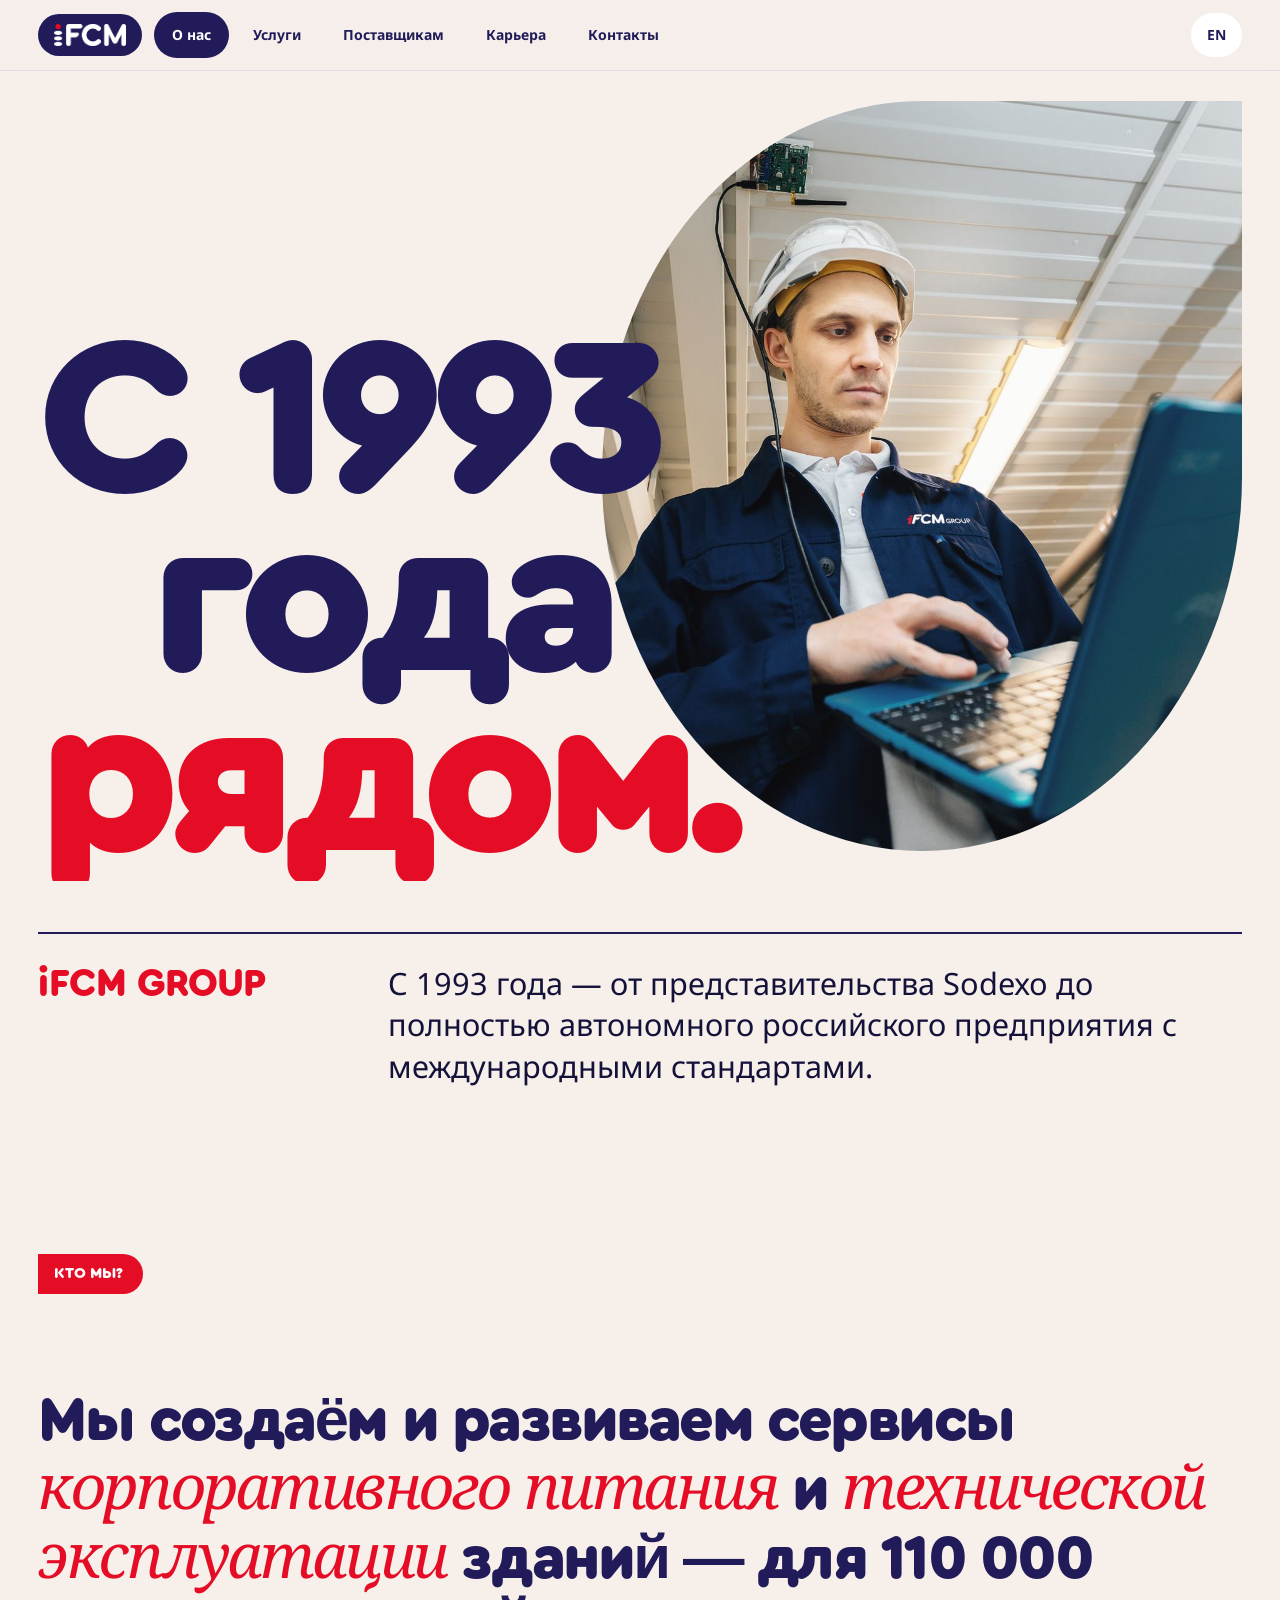
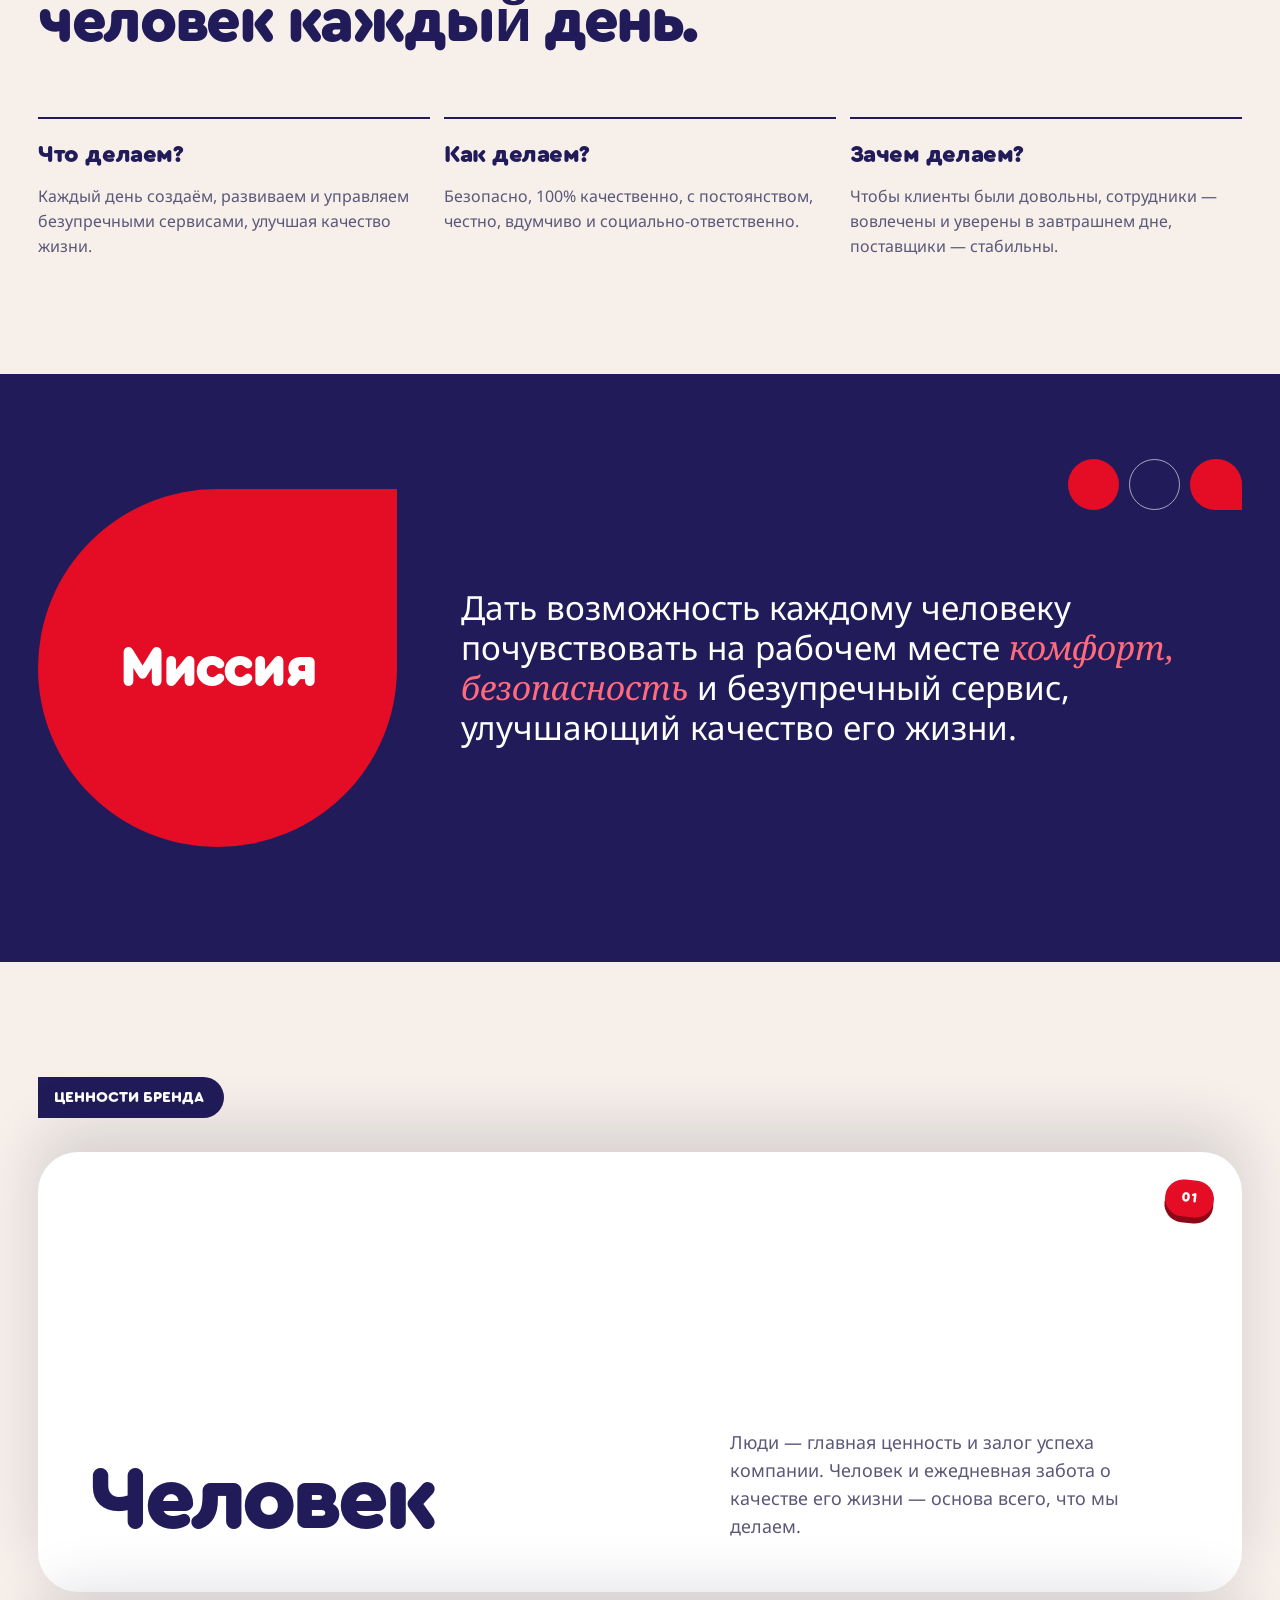
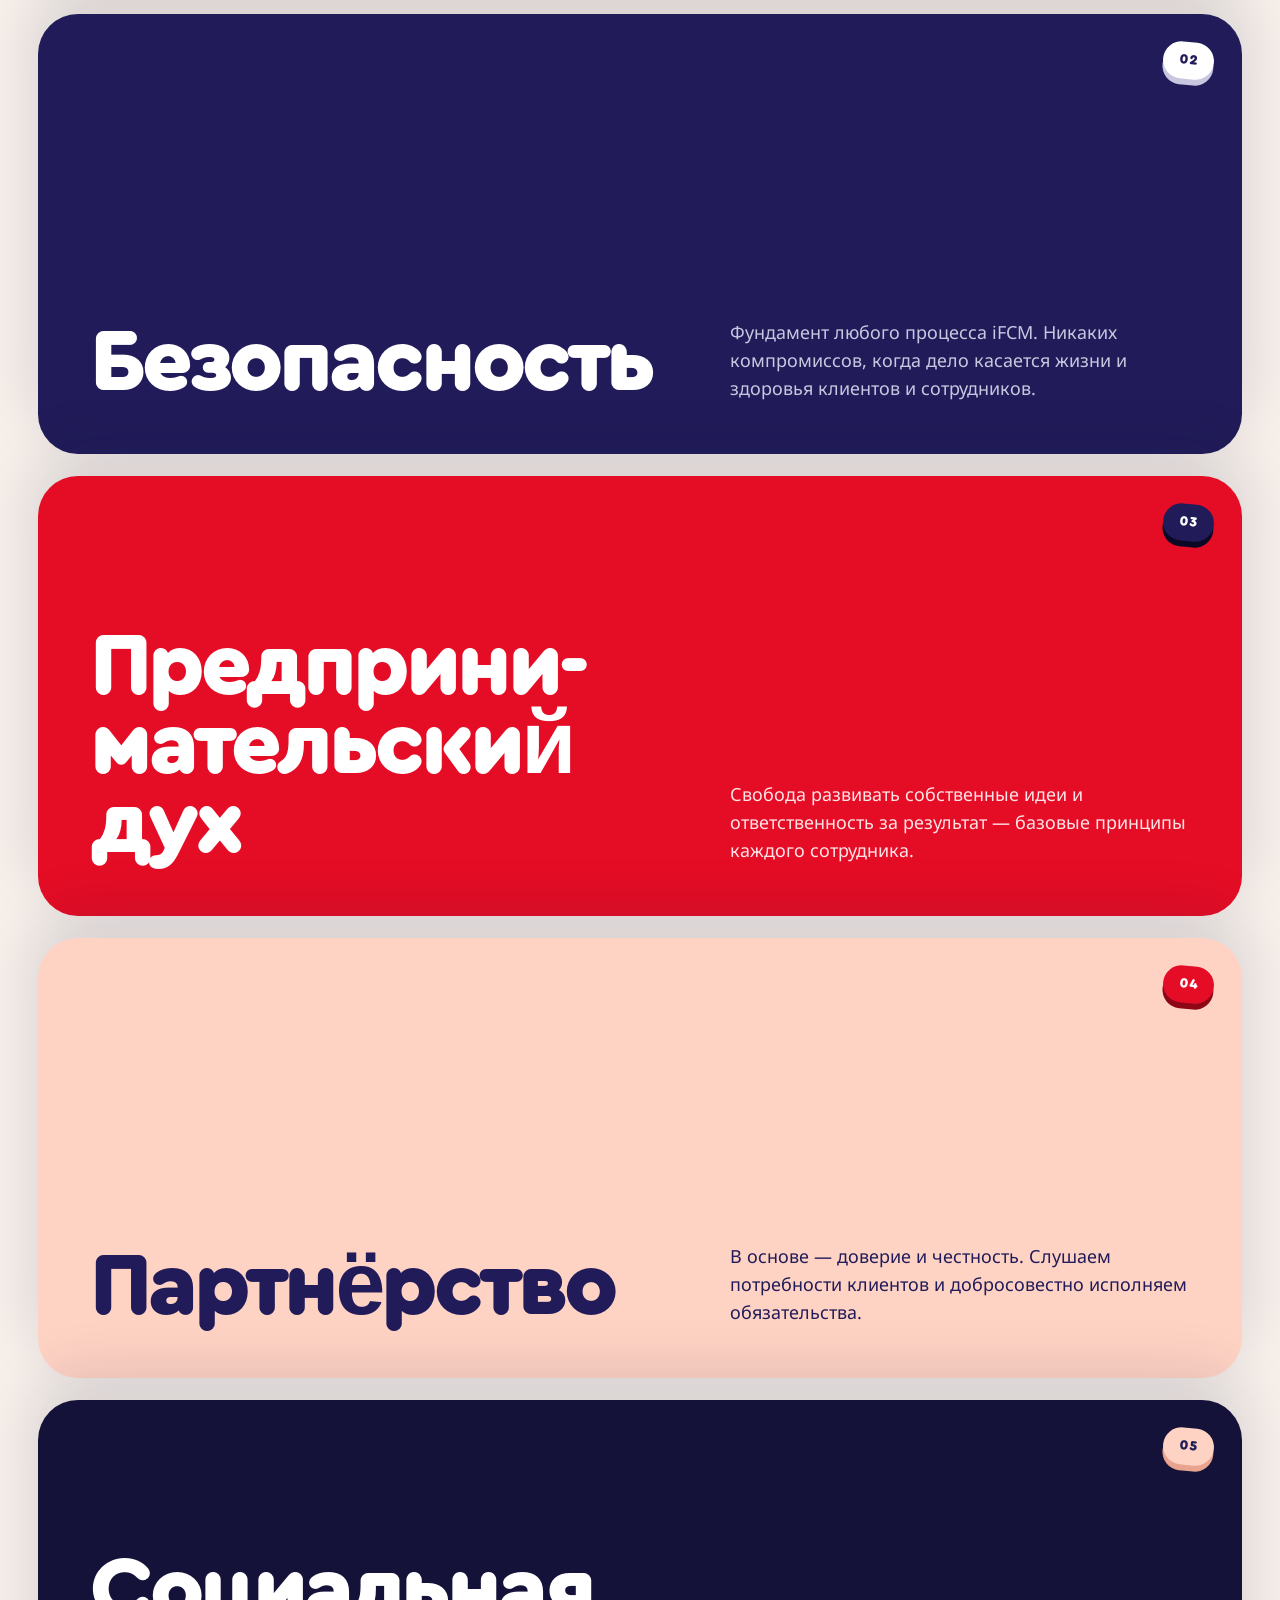
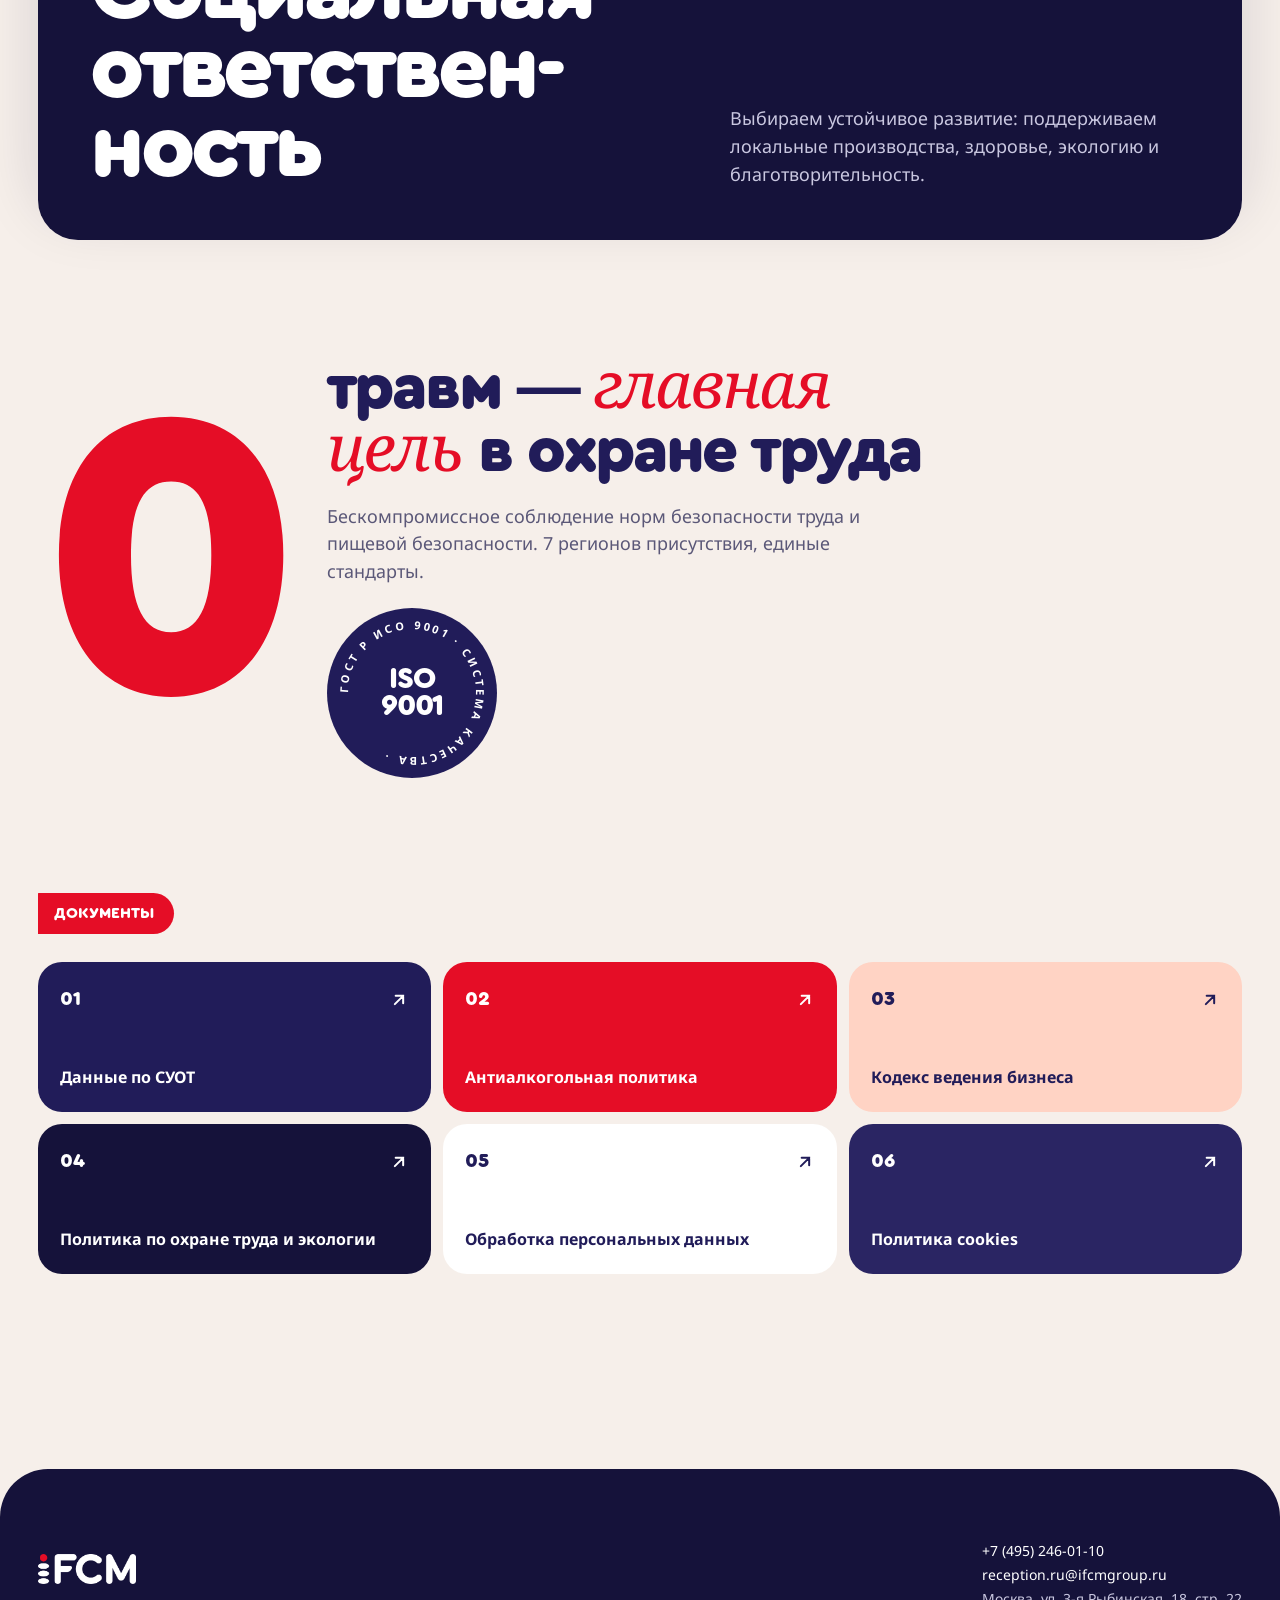
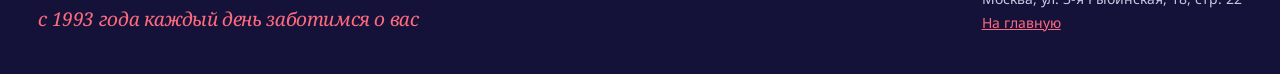
==== about.html @ 72407b3f "Add files via upload" ====
<!doctype html>
<html lang="ru">
<head>
<meta charset="utf-8">
<meta name="viewport" content="width=device-width,initial-scale=1,viewport-fit=cover">
<link rel="icon" href="assets/logo-blue.png">
<meta name="description" content="iFCM GROUP — эксперты в корпоративном питании и FM-услугах с 1993 года: миссия, ценности, безопасность, документы.">
<title>О нас — iFCM GROUP</title>
<link rel="preconnect" href="https://fonts.googleapis.com">
<link rel="stylesheet" href="https://fonts.googleapis.com/css2?family=Noto+Sans:wght@400;500;700&family=Noto+Serif:ital,wght@1,400&display=swap">
<style>
/* Layout: витрина 5 внутренних страниц «Города заботы»; у каждой своя фишка из референсов (Burrito Madre, Units, брендбук-цепочка, Partake, R-O) */
@font-face{font-family:'Cera Round Pro';src:url(assets/CeraRoundPro-Black.otf) format('opentype');font-weight:900;font-display:swap}
:root{
  color-scheme:light;
  --navy:#211C59; --ink:#15123A; --red:#E50D26; --red-soft:#FF6B7D; --peach:#FFD3C4;
  --paper:#F6EFEA; --white:#FFFFFF; --muted:#5B5878; --line:#E2DCE6; --lilac:#C9C7E0; --sky:#2A2563;
  --display:'Cera Round Pro','Nunito','Arial Rounded MT Bold',sans-serif;
  --body:'Noto Sans',Arial,sans-serif; --serif:'Noto Serif',Georgia,serif;
  --gut:clamp(16px,3vw,40px);
}
*{box-sizing:border-box}
html{scroll-behavior:smooth}
body{margin:0;background:var(--paper);color:var(--ink);font-family:var(--body);font-size:16px;line-height:1.55;overflow-x:clip}
a{color:inherit}
:focus-visible{outline:2px solid var(--red);outline-offset:3px;border-radius:6px}
h1,h2,h3{text-wrap:balance;margin:0}
.d{font-family:var(--display);font-weight:900;letter-spacing:-.04em}
.s{font-family:var(--serif);font-style:italic;font-weight:400;letter-spacing:-.02em}
.lbl{font-size:12px;font-weight:500;letter-spacing:.07em;text-transform:uppercase}
.w{padding-inline:var(--gut)}
.wrap{max-width:1360px;margin-inline:auto}
.stk{display:inline-flex;align-items:center;justify-content:center;font-family:var(--display);font-weight:900;text-transform:uppercase;letter-spacing:.01em;border-radius:999px;white-space:nowrap;box-shadow:0 6px 0 var(--sh,#0E0B2B);padding:.55em 1.2em}
.stk.red{background:var(--red);color:#fff;--sh:#8E0716}.stk.navy{background:var(--navy);color:#fff;--sh:#0B0826}
.stk.white{background:#fff;color:var(--navy);--sh:#C9C7E0}.stk.peach{background:var(--peach);color:var(--navy);--sh:#E8A48E}
.plate{display:inline-flex;font-family:var(--display);font-weight:900;text-transform:uppercase;font-size:clamp(13px,1.2vw,17px);background:var(--red);color:#fff;padding:.55em 1.3em .55em 1em;border-radius:1.4em 999px 999px 0;align-self:flex-start}
.plate.navy{background:var(--navy)}.plate.white{background:#fff;color:var(--navy)}
.btn{display:inline-flex;align-items:center;justify-content:center;gap:10px;min-height:54px;padding:0 28px;border-radius:999px;border:0;background:var(--red);color:#fff;font:inherit;font-weight:700;text-decoration:none;cursor:pointer}
.btn.navy{background:var(--navy)}.btn.white{background:#fff;color:var(--navy)}
.sec{padding-block:clamp(70px,9vw,130px)}

.bdot{display:inline-block;flex:none;width:.5em;height:.5em;border-radius:50% 0 50% 50%;background:var(--red);align-self:center}
.arw{display:inline-block;vertical-align:middle}
/* ---------- верхняя панель витрины ---------- */
.bar{position:sticky;top:env(safe-area-inset-top,0px);z-index:50;display:flex;align-items:center;gap:12px;padding:12px var(--gut);background:rgba(246,239,234,.94);backdrop-filter:blur(10px);-webkit-backdrop-filter:blur(10px);border-bottom:1px solid var(--line);flex-wrap:wrap}
.bar .logo{background:var(--navy);border-radius:999px;padding:10px 16px;display:flex}
.bar .logo img{height:22px;width:auto;display:block}
.tabs{display:flex;gap:6px;overflow-x:auto;scrollbar-width:none;flex:1 1 auto;min-width:0}
.tabs::-webkit-scrollbar{display:none}
.tabs button{flex:none;border:0;cursor:pointer;font:inherit;font-weight:700;font-size:14px;padding:12px 18px;border-radius:999px;background:transparent;color:var(--navy);min-height:44px}
.tabs button[aria-selected="true"]{background:var(--navy);color:#fff}
.tabs button .ref{display:block;white-space:nowrap;font-weight:400;font-size:11px;opacity:.7;letter-spacing:.02em}
.page[hidden]{display:none}

/* ============ 1. О НАС — огромные буквы на фото (Burrito Madre) ============ */
.a-hero{position:relative;min-height:min(92svh,860px);overflow:hidden;padding-block:60px 40px;display:flex;align-items:flex-end}
.a-hero .ph{position:absolute;right:0;top:0;bottom:0;width:min(56%,860px);background-size:cover;background-position:50% 30%}
.a-hero .ph::after{content:"";position:absolute;inset:0;background:linear-gradient(90deg,var(--paper) 0%,rgba(246,239,234,0) 22%)}
.a-hero h1{position:relative;font-size:clamp(76px,15.5vw,250px);line-height:.8;color:var(--red);letter-spacing:-.055em}
.a-hero h1 span{display:block;animation:slideIn 1s cubic-bezier(.2,.8,.1,1) both}
.a-hero h1 span:nth-child(2){animation-delay:.1s;padding-left:.6em}.a-hero h1 span:nth-child(3){animation-delay:.2s}
@keyframes slideIn{from{transform:translateX(-14%);opacity:0}}
.a-hero .side{position:absolute;right:var(--gut);top:40px;max-width:320px;background:#fff;border-radius:24px;padding:20px;z-index:2;font-size:15px;color:var(--muted)}
.a-hero .side b{display:block;color:var(--navy);font-family:var(--display);font-size:20px;margin-bottom:6px}
.inl{display:inline-block;vertical-align:middle;width:1.9em;height:.9em;border-radius:999px;background-size:cover;background-position:center;position:relative;top:-.06em}
.inl.drop{width:.95em;border-radius:50% 0 50% 50%}
.manifest{font-size:clamp(32px,4.8vw,78px);line-height:1.04;color:var(--navy);max-width:1250px}
.manifest em{font-family:var(--serif);font-weight:400;color:var(--red)}
.trio{display:grid;grid-template-columns:repeat(auto-fit,minmax(min(100%,280px),1fr));gap:14px;margin-top:56px}
.trio div{border-top:2px solid var(--navy);padding-top:18px;display:flex;flex-direction:column;gap:10px}
.trio b{font-family:var(--display);font-size:24px;color:var(--navy);letter-spacing:-.02em}
.trio p{margin:0;color:var(--muted)}
.mission{background:var(--navy);color:#fff;overflow:hidden}
.mis{display:flex;flex-wrap:wrap;gap:clamp(28px,5vw,80px);align-items:center;position:relative}
.mis-drop{flex:none;width:clamp(200px,28vw,380px);aspect-ratio:1;max-width:100%;background:var(--red);border-radius:50% 0 50% 50%;display:flex;align-items:center;justify-content:center}
.mis-drop span{color:#fff;font-size:clamp(34px,4.4vw,62px)}
.mission .mis p{flex:1 1 380px;margin:0;min-width:0}
.mis-shapes{position:absolute;right:0;top:-30px;display:flex;gap:10px}
.mis-shapes span{width:clamp(36px,4vw,64px);aspect-ratio:1;border-radius:50%;background:var(--red)}
.mis-shapes span:nth-child(2){background:transparent;border:1.5px solid rgba(255,255,255,.6)}
.mis-shapes span:nth-child(3){border-radius:50% 50% 0 50%}
.fillword-unused{font-size:clamp(90px,21vw,360px);line-height:.8;letter-spacing:-.06em;color:transparent;background-size:cover;background-position:center 30%;-webkit-background-clip:text;background-clip:text;-webkit-text-stroke:0}
.mission p{font-size:clamp(22px,2.6vw,40px);line-height:1.2;max-width:900px;margin:30px 0 0}
.mission p em{font-family:var(--serif);color:var(--red-soft)}
.vstack{display:flex;flex-direction:column;gap:22px}
.vcard{position:sticky;border-radius:40px;padding:clamp(28px,4vw,56px);min-height:min(440px,64svh);display:flex;flex-wrap:wrap;gap:24px;justify-content:space-between;align-items:flex-end;box-shadow:0 -24px 60px rgba(21,18,58,.14);overflow:hidden}
.vcard h3{font-family:var(--display);font-size:clamp(46px,7vw,110px);line-height:.88;letter-spacing:-.045em;flex:1 1 420px}
.vcard p{margin:0;flex:1 1 320px;max-width:460px;font-size:18px}
.vcard .stk{position:absolute;top:28px;right:28px;transform:rotate(6deg);font-size:14px}
.safety{display:flex;flex-wrap:wrap;gap:40px;align-items:center}
.zero{font-size:clamp(200px,32vw,520px);line-height:.75;color:var(--red);flex:0 0 auto}
.badge{position:relative;width:170px;height:170px;border-radius:50%;background:var(--navy);color:#fff;display:flex;align-items:center;justify-content:center;flex:none}
.badge svg{position:absolute;inset:0;animation:spin 18s linear infinite}
@keyframes spin{to{transform:rotate(360deg)}}
.docgrid{display:grid;grid-template-columns:repeat(auto-fill,minmax(min(100%,300px),1fr));gap:12px}
.docgrid a{min-height:150px;border-radius:24px;padding:22px;display:flex;flex-direction:column;justify-content:space-between;text-decoration:none;font-weight:700;color:#fff;transition:transform .3s}
.docgrid a:hover{transform:translateY(-6px) rotate(-1deg)}
.docgrid a span:first-child{display:flex;justify-content:space-between;font-family:var(--display);font-size:20px}

/* ============ 2. УСЛУГИ — цветные плитки-индекс + падающие наклейки (Units + Partake) ============ */
.s-head{padding-block:60px 30px;display:flex;flex-wrap:wrap;gap:24px;justify-content:space-between;align-items:flex-end}
.s-head h1{font-size:clamp(56px,10vw,170px);line-height:.84;color:var(--navy)}
.s-head h1 .s{color:var(--red)}
.s-ui{display:flex;flex-wrap:wrap;gap:14px;align-items:stretch}
.s-idx{flex:0 0 280px;display:flex;flex-direction:column;gap:12px}
.s-idx button{border:0;cursor:pointer;text-align:left;border-radius:22px;padding:18px 20px;min-height:120px;display:flex;flex-direction:column;justify-content:space-between;font:inherit;color:#fff;transition:transform .3s,box-shadow .3s}
.s-idx button .n{display:flex;justify-content:space-between;font-family:var(--display);font-weight:900;font-size:22px}
.s-idx button b{font-size:17px;line-height:1.2}
.s-idx button[aria-pressed="true"]{transform:translateX(10px);box-shadow:-10px 0 0 var(--ink)}
.ubands{margin-top:clamp(20px,3vw,40px)}
/* О нас — вариант 4: фото в капле, текст под экраном */
.a-hero{min-height:min(90svh,860px);padding-block:30px 10px;align-items:flex-end}
.a-hero .ph{top:30px;bottom:30px;right:var(--gut);width:min(50%,720px);border-radius:50% 0 50% 50%;background-position:50% 20%}
.a-hero .ph::after{display:none}
.a-hero h1{z-index:3;color:var(--navy);font-size:clamp(90px,17.5vw,290px);line-height:.8;letter-spacing:-.06em}
.a-hero h1 span:nth-child(2){padding-left:.5em}
.a-hero h1 span:nth-child(3){color:var(--red)}
.a-side{padding-block:clamp(30px,4vw,60px)}
.side2{display:grid;grid-template-columns:minmax(0,.7fr) minmax(0,2fr);gap:clamp(16px,4vw,60px);align-items:baseline;border-top:2px solid var(--navy);padding-top:24px;color:var(--ink);font-size:clamp(22px,2.4vw,34px);line-height:1.35}
.side2 b{font-family:var(--display);font-weight:900;color:var(--red);font-size:clamp(28px,3vw,44px);letter-spacing:-.02em}
.ub{position:relative;overflow:hidden;padding:clamp(44px,6vw,90px) var(--gut)}
.ub.dk{background:#1B1650;color:#fff}.ub.lt{background:#FFF4EE;color:var(--navy)}
.ub::before,.ub::after{content:"";position:absolute;pointer-events:none}
.ub::before{width:clamp(200px,28vw,420px);height:clamp(200px,28vw,420px);right:-6%;top:-18%;border-radius:50% 0 50% 50%;background:var(--red)}
.ub::after{width:clamp(110px,14vw,220px);height:clamp(110px,14vw,220px);left:-3%;bottom:-12%;border-radius:50%;background:#3A3480}
.ub.rev::before{right:auto;left:-6%;border-radius:0 50% 50% 50%}
.ub.rev::after{left:auto;right:-3%;background:var(--red);border-radius:999px 999px 0 0}
.ub-in{position:relative;z-index:1;max-width:1360px;margin:0 auto;display:grid;grid-template-columns:minmax(0,1.1fr) minmax(0,.9fr);gap:clamp(28px,5vw,80px);align-items:center}
.ub.rev .ub-pic{order:-1}
.ub-n{display:block;font-size:clamp(44px,5vw,72px);line-height:1;letter-spacing:-.03em;color:var(--red)}.ub.dk .ub-n{color:#FF5A6E}
.ub h2{font-size:clamp(40px,5.6vw,84px);line-height:.9;margin:12px 0 18px}
.ub h2 .s{font-size:.9em}.ub.dk h2 .s{color:var(--peach)}.ub.lt h2 .s{color:var(--red)}
.ub-l{font-size:17px;margin:0 0 22px;max-width:520px;opacity:.9}
.ub ul{list-style:none;margin:0 0 28px;padding:0;columns:2;column-gap:28px;max-width:600px}
.ub li{break-inside:avoid;position:relative;padding:9px 0 9px 22px;border-top:1px solid rgba(255,255,255,.18);font-size:15.5px}
.ub.lt li{border-color:rgba(33,28,89,.12)}
.ub li::before{content:"";position:absolute;left:0;top:17px;width:10px;height:10px;border-radius:50% 0 50% 50%;background:var(--red)}.ub.dk li::before{background:#FF5A6E}
.ub-cta{display:inline-flex;align-items:center;gap:10px;padding:15px 26px;border-radius:999px;font-weight:700;text-decoration:none;background:var(--red);color:#fff;box-shadow:0 5px 0 #8E0716}
.ub-pic{position:relative}
.ub-ph{width:100%;max-width:520px;margin-inline:auto;background-size:cover}
.ub-pic .stk{position:absolute;left:4%;bottom:8%;font-size:clamp(16px,1.7vw,24px);transform:rotate(-4deg)}
.ub.rev .ub-pic .stk{left:auto;right:4%;transform:rotate(4deg)}
@media (max-width:820px){.ub-in{grid-template-columns:1fr}.ub-pic,.ub.rev .ub-pic{order:-1}.ub-ph{max-width:340px}.ub ul{column-gap:16px}.ub li{font-size:14px;padding:8px 0 8px 18px}.ub li::before{width:8px;height:8px;top:15px}.ub h2{font-size:clamp(38px,11vw,60px)}}
@media (max-width:360px){.ub li{font-size:13px}}
/* О нас: карточка не на лице */
.a-hero .side{top:auto;bottom:36px;right:var(--gut);max-width:300px}
.s-stage{flex:1 1 640px;min-width:0;position:relative;border-radius:36px;overflow:hidden;min-height:620px;background:var(--ink)}
.s-stage .ph{position:absolute;inset:0;background-size:cover;background-position:center;transition:opacity .5s}
.s-stage .sh{position:absolute;inset:0;background:linear-gradient(180deg,rgba(21,18,58,.1) 30%,rgba(21,18,58,.9))}
.s-stage .tx{position:absolute;left:0;right:0;bottom:0;padding:clamp(22px,3vw,40px);color:#fff;display:flex;flex-direction:column;gap:14px}
.s-stage h2{font-size:clamp(34px,4.4vw,64px);line-height:.92}
.s-stage p{margin:0;max-width:560px;color:#E3E1F3}
.drops{position:absolute;inset:0 0 40% 0;pointer-events:none}
.drops .stk{position:absolute;font-size:clamp(12px,1.1vw,15px);animation:drop .7s cubic-bezier(.3,1.4,.5,1) both;pointer-events:auto;cursor:default;transition:transform .2s}
.drops .stk:hover{transform:rotate(0) scale(1.08) !important}
@keyframes drop{from{opacity:0;translate:0 -140px}}
.marq{overflow:hidden;padding-block:50px}
.marq div{display:flex;gap:44px;width:max-content;animation:mq 40s linear infinite;font-size:clamp(46px,7vw,110px);line-height:1;color:var(--navy)}
.marq .out{color:transparent;-webkit-text-stroke:2px var(--navy)}
@keyframes mq{to{transform:translateX(-50%)}}

/* ============ 3. ПОСТАВЩИКАМ — фирменная «цепочка» (брендбук) ============ */
.p-hero{background:var(--navy);color:#fff;padding-block:70px 60px;overflow:hidden}
.p-hero h1{font-size:clamp(52px,9vw,150px);line-height:.86}
.p-hero h1 .s{color:var(--red-soft)}
#chain{display:block;width:100%;height:clamp(70px,9vw,120px);margin-top:40px}
.chk-wrap{display:flex;flex-wrap:wrap;gap:clamp(24px,4vw,60px);align-items:flex-start}
.chk-l{flex:1 1 380px;position:sticky;top:90px;display:flex;flex-direction:column;gap:18px}
.chk-l h2{font-size:clamp(40px,5vw,76px);line-height:.9;color:var(--navy)}
.prog{display:flex;gap:6px;flex-wrap:wrap}
.prog i{width:clamp(26px,3vw,40px);height:clamp(26px,3vw,40px);background:#E7E1EC;transition:background .3s,border-radius .3s}
.prog i:nth-child(3n+1){border-radius:50%}.prog i:nth-child(3n+2){border-radius:50% 0 50% 50%}.prog i:nth-child(3n){border-radius:0 50% 50% 0}
.prog i.on{background:var(--red)}.prog i.on:nth-child(even){background:var(--navy)}
.chk-r{flex:1.4 1 520px;min-width:0;display:flex;flex-direction:column;gap:10px}
.doc{display:flex;align-items:center;gap:16px;background:#fff;border-radius:22px;padding:14px 16px 14px 20px;min-height:72px}
.doc input{width:24px;height:24px;accent-color:var(--red);flex:none}
.doc label{flex:1;font-weight:500;color:var(--navy);cursor:pointer}
.doc a{flex:none;width:44px;height:44px;border-radius:50%;background:var(--paper);display:flex;align-items:center;justify-content:center;color:var(--navy)}
.doc.done{background:var(--peach)}
.rules{display:grid;grid-template-columns:repeat(auto-fit,minmax(min(100%,250px),1fr));gap:14px}
.rule{border-radius:28px;padding:26px;min-height:240px;display:flex;flex-direction:column;justify-content:space-between;gap:16px}
.rule b{font-family:var(--display);font-size:26px;line-height:1;letter-spacing:-.02em}

/* ============ 4. КАРЬЕРА — коллаж и наклейки (Partake) ============ */
.c-hero{position:relative;padding-block:50px 80px;overflow:hidden}
.c-hero h1{font-size:clamp(60px,11vw,190px);line-height:.82;color:var(--navy);position:relative;z-index:3}
.c-hero h1 .s{color:var(--red)}
.collage{position:relative;height:clamp(420px,52vw,640px);margin-top:-60px}
.collage .ph{position:absolute;background-size:cover;background-position:center 25%}
.collage .p1{left:2%;top:12%;width:26%;height:78%;border-radius:999px 999px 30px 30px}
.collage .p2{left:31%;top:30%;width:22%;height:56%;border-radius:50% 0 50% 50%}
.collage .p3{left:56%;top:6%;width:24%;height:62%;border-radius:30px}
.collage .p4{left:82%;top:40%;width:17%;height:50%;border-radius:0 999px 999px 0}
.collage .stk{position:absolute;z-index:4;font-size:clamp(13px,1.5vw,22px);animation:pop .6s cubic-bezier(.3,1.5,.5,1) both;transition:transform .2s}
.collage .stk:hover{transform:rotate(0) scale(1.1) !important}
@keyframes pop{from{opacity:0;transform:scale(.3) rotate(-30deg)}}
.stk-row{display:none}
.prof{display:flex;flex-wrap:wrap;gap:10px}
.prof button{border:2px solid var(--navy);background:transparent;color:var(--navy);border-radius:999px;padding:12px 20px;font:inherit;font-weight:700;cursor:pointer;min-height:48px}
.prof button[aria-pressed="true"]{background:var(--navy);color:#fff}
.qs{display:grid;grid-template-columns:repeat(auto-fit,minmax(min(100%,300px),1fr));gap:18px}
.q{border-radius:32px;padding:30px;display:flex;flex-direction:column;gap:18px;transition:transform .35s}
.q:nth-child(1){transform:rotate(-1.5deg)}.q:nth-child(2){transform:rotate(1deg) translateY(30px)}.q:nth-child(3){transform:rotate(-.5deg)}
.q:hover{transform:rotate(0) translateY(-6px)}
.q blockquote{margin:0;font-family:var(--serif);font-style:italic;font-size:clamp(19px,1.6vw,23px);line-height:1.4}
.perks{display:grid;grid-template-columns:repeat(auto-fit,minmax(min(100%,240px),1fr));gap:14px}
.perk{background:#fff;border-radius:28px;padding:26px;display:flex;flex-direction:column;gap:10px;position:relative;overflow:hidden}
.perk .sh{position:absolute;right:-20px;top:-20px;width:90px;height:90px;opacity:.95}
.perk b{font-family:var(--display);font-size:24px;color:var(--navy);letter-spacing:-.02em;position:relative;max-width:75%}
.perk p{margin:0;color:var(--muted);position:relative}

/* ============ 5. КОНТАКТЫ — 3D-квартал с офисом (R-O) + форма-плашки (Units) ============ */
.k-hero{position:relative;height:min(84svh,760px);min-height:520px;overflow:hidden;color:#fff;touch-action:pan-y}
#mini{position:absolute;inset:0;width:100%;height:100%;display:block;cursor:grab}
.k-hero .in{position:relative;height:100%;display:flex;flex-direction:column;justify-content:flex-end;padding-block:30px 44px;pointer-events:none}
.k-hero h1{font-size:clamp(60px,11vw,190px);line-height:.82;text-shadow:0 6px 40px rgba(21,18,58,.35)}
.pin{position:absolute;z-index:3;transform:translate(-50%,-100%);pointer-events:none}
.pin .stk{font-size:13px}
.k-row{display:flex;flex-wrap:wrap;gap:12px;margin-top:24px;position:relative;z-index:4}
.k-red{flex:1 1 360px;background:var(--red);color:#fff;border-radius:999px;display:flex;align-items:center;justify-content:center;min-height:96px;font-size:clamp(22px,2.4vw,34px);padding:0 28px;text-align:center}
.k-form{flex:2 1 460px;min-width:0;background:var(--peach);border-radius:999px;display:flex;align-items:center;gap:10px;padding:8px 8px 8px 28px;min-height:96px}
.k-form input{flex:1;min-width:0;border:0;background:transparent;font:inherit;font-size:20px;color:var(--ink);min-height:60px}
.k-form input::placeholder{color:#8E6A5E}
.k-form button{flex:none;width:80px;height:80px;border-radius:24px;border:0;background:var(--ink);color:#fff;cursor:pointer;display:flex;align-items:center;justify-content:center}
.topics{display:flex;flex-wrap:wrap;gap:10px;margin-top:18px}
.topics button{border:0;border-radius:999px;padding:12px 18px;font:inherit;font-weight:700;cursor:pointer;background:#fff;color:var(--navy);min-height:46px}
.topics button[aria-pressed="true"]{background:var(--navy);color:#fff}
.drag-hint{display:inline-flex;align-items:center;justify-content:center;width:52px;height:52px;margin-bottom:16px;background:rgba(21,18,58,.55);border-radius:50%;animation:sway 2.4s ease-in-out infinite;transition:opacity .5s}
.drag-hint.off{opacity:0}
@keyframes sway{0%,100%{transform:translateX(0)}50%{transform:translateX(8px)}}
.k-grid{display:flex;flex-wrap:wrap;gap:16px;margin-top:-40px;position:relative;z-index:4;align-items:flex-start}
.k-quick{flex:1 1 320px;min-width:0;display:flex;flex-direction:column;gap:12px;padding-top:56px}
.k-btn{display:flex;flex-direction:column;gap:6px;border-radius:28px;padding:22px 24px;text-decoration:none;box-shadow:0 10px 30px rgba(21,18,58,.08)}
.k-btn b{font-size:clamp(22px,2.4vw,30px);line-height:1.1}
.k-card{flex:1.6 1 440px;min-width:0;background:#fff;border-radius:36px;padding:clamp(22px,3vw,40px);display:flex;flex-direction:column;gap:18px;box-shadow:0 20px 60px rgba(21,18,58,.12)}
.k-card h2{font-size:clamp(30px,3.4vw,48px);line-height:1;color:var(--navy)}
.k-card .topics{margin:0}
.k-card .topics button{background:var(--paper)}
.k-card .topics button[aria-pressed="true"]{background:var(--navy);color:#fff}
.k-fields{display:grid;grid-template-columns:repeat(2,minmax(0,1fr));gap:14px}
.k-fields label{display:flex;flex-direction:column;gap:6px;font-weight:500;font-size:14px;color:var(--navy);min-width:0}
.k-fields .full{grid-column:1/-1}
.k-fields input,.k-fields textarea{font:inherit;font-size:16px;min-height:54px;padding:12px 16px;border-radius:16px;border:1.5px solid #DCD6E4;background:#fff;color:var(--ink);width:100%}
.k-fields textarea{min-height:110px;resize:vertical}
.k-chk{display:flex;gap:10px;align-items:flex-start;font-size:14px;color:var(--muted)}
.k-chk input{width:20px;height:20px;flex:none;accent-color:var(--red)}
@media (max-width:600px){.k-fields{grid-template-columns:minmax(0,1fr)}.k-grid{margin-top:0}.k-quick{padding-top:24px}}
.kinfo{display:grid;grid-template-columns:repeat(auto-fit,minmax(min(100%,260px),1fr));gap:14px}
.kinfo>div{border-radius:28px;padding:26px;min-height:180px;display:flex;flex-direction:column;justify-content:space-between;gap:12px}
.ok{min-height:22px;color:var(--red);margin-top:10px;font-size:15px}

/* подвал витрины */
.foot{background:var(--ink);color:#fff;border-radius:48px 48px 0 0;padding-block:70px 40px;margin-top:80px}
.foot .row{display:flex;flex-wrap:wrap;gap:30px;justify-content:space-between;align-items:flex-end}

@media (max-width:600px){.tabs button .ref{display:none}.tabs button{padding:10px 14px}}
@media (max-width:900px){
  .s-idx{flex:1 1 100%;flex-direction:row;overflow-x:auto}
  .s-idx button{flex:0 0 200px;min-height:110px}
  .s-idx button[aria-pressed="true"]{transform:translateY(-6px);box-shadow:0 6px 0 var(--ink)}
  .s-stage{min-height:0;display:flex;flex-direction:column}
  .s-stage .sh{background:rgba(21,18,58,.72)}
  .drops{position:relative;inset:auto;display:flex;flex-wrap:wrap;gap:12px;padding:22px 20px 6px}
  .drops .stk{position:static;transform:none !important}
  .s-stage .tx{position:relative}
  .mis-shapes{display:none}
  .chk-l{position:static}
  .collage{height:clamp(500px,124vw,780px);margin-top:16px;margin-bottom:clamp(-110px,-15vw,-70px)}
  .collage .p1{left:0;top:5%;width:47%;height:60%}.collage .p2{left:51%;top:5%;width:49%;height:30%;background-position:center 15%}
  .collage .p3{left:51%;top:42%;width:49%;height:36%;background-position:center 20%}.collage .p4{display:none}
  .q:nth-child(2){transform:none}
  .collage .stk{font-size:clamp(12px,3.4vw,18px)}
  .collage .stk:nth-of-type(1){left:2% !important;top:1% !important;transform:rotate(-6deg) !important}
  .collage .stk:nth-of-type(2){left:60% !important;top:1.5% !important;transform:rotate(6deg) !important}
  .collage .stk:nth-of-type(5){left:56% !important;top:36.5% !important;transform:rotate(-5deg) !important}
  .collage .stk:nth-of-type(4){left:5% !important;top:61% !important;transform:rotate(4deg) !important}
  .collage .stk:nth-of-type(3){left:46% !important;top:74% !important;transform:rotate(-3deg) !important}
}
/* О нас: раскладка «как на компьютере» до 560px */
@media (max-width:900px) and (min-width:561px){
  .a-hero{min-height:min(80svh,640px);padding-block:40px 30px}
  .a-hero .ph{width:52%}
  .a-hero h1{font-size:clamp(70px,15vw,130px)}
}
@media (max-width:560px){
  .a-hero{flex-direction:column;align-items:stretch;min-height:0;padding-block:0 30px;gap:22px}
  .a-hero .ph{position:relative;width:auto;height:min(64vw,360px);margin-inline:calc(-1*var(--gut));order:0}
  .a-hero .ph::after{display:none}
  .a-hero h1{order:1;font-size:clamp(64px,19vw,120px)}
  .a-hero .side{position:relative;right:auto;top:auto;bottom:auto;order:2;max-width:none}
}
@media (max-width:560px){.a-hero .ph{top:auto;bottom:auto;right:auto;width:auto;border-radius:0 0 50% 50%;height:min(90vw,380px)}.side2{grid-template-columns:1fr;gap:10px;font-size:21px}}
@media (prefers-reduced-motion:reduce){*{animation:none !important;transition:none !important}}
.lang-sw{margin-left:auto;flex:none;background:#fff;color:var(--navy);border-radius:999px;padding:11px 16px;font-weight:700;font-size:14px;text-decoration:none}.lang-sw:hover{background:var(--peach)}@media (max-width:700px){.bar .logo{order:0}.lang-sw{order:1}.bar .tabs{order:2}.k-hero h1{color:var(--navy);text-shadow:none}}
</style>

<script src="assets/config.js"></script>
</head>
<body>
<header class="bar">
  <a class="logo" href="index.html" aria-label="iFCM — на главную"><img src="assets/logo-white.png" alt="iFCM"></a>
  <nav class="tabs" role="tablist" aria-label="Разделы сайта">
    <button role="tab" data-p="about" aria-selected="true">О нас</button>
    <button role="tab" data-p="services" aria-selected="false">Услуги</button>
    <button role="tab" data-p="suppliers" aria-selected="false">Поставщикам</button>
    <button role="tab" data-p="career" aria-selected="false">Карьера</button>
    <button role="tab" data-p="contacts" aria-selected="false">Контакты</button>
  </nav>
  <a class="lang-sw" href="en-about.html" hreflang="en">EN</a>
</header>

<main>
<!-- ======================= 1. О НАС ======================= -->
<section class="page" id="about" role="tabpanel">
  <div class="a-hero w">
    <div class="ph" role="img" aria-label="Инженер iFCM с ноутбуком на объекте" style="background-image:url(img/laptop.jpg)"></div>
    <h1 class="d"><span>С 1993</span><span>года</span><span>рядом.</span></h1>
  </div>
  <div class="a-side w"><div class="wrap"><div class="side2"><b>iFCM GROUP</b>С 1993 года — от представительства Sodexo до полностью автономного российского предприятия с международными стандартами.</div></div></div>

  <div class="sec w"><div class="wrap">
    <span class="plate" style="margin-bottom:34px">Кто мы?</span>
    <p class="manifest d">Мы создаём и развиваем сервисы <em>корпоративного питания</em> и <em>технической эксплуатации</em> зданий — для 110 000 человек каждый день.</p>
    <div class="trio">
      <div><b>Что делаем?</b><p>Каждый день создаём, развиваем и управляем безупречными сервисами, улучшая качество жизни.</p></div>
      <div><b>Как делаем?</b><p>Безопасно, 100% качественно, с постоянством, честно, вдумчиво и социально-ответственно.</p></div>
      <div><b>Зачем делаем?</b><p>Чтобы клиенты были довольны, сотрудники — вовлечены и уверены в завтрашнем дне, поставщики — стабильны.</p></div>
    </div>
  </div></div>

  <div class="mission sec w"><div class="wrap mis">
    <div class="mis-shapes" aria-hidden="true"><span></span><span></span><span></span></div>
    <div class="mis-drop"><span class="d">Миссия</span></div>
    <p>Дать возможность каждому человеку почувствовать на рабочем месте <em>комфорт, безопасность</em> и безупречный сервис, улучшающий качество его жизни.</p>
  </div></div>

  <div class="sec w"><div class="wrap">
    <span class="plate navy" style="margin-bottom:34px">Ценности бренда</span>
    <div class="vstack">
      <div class="vcard" style="top:90px;background:#fff;color:var(--navy)"><span class="stk red">01</span><h3>Человек</h3><p style="color:var(--muted)">Люди — главная ценность и залог успеха компании. Человек и ежедневная забота о качестве его жизни — основа всего, что мы делаем.</p></div>
      <div class="vcard" style="top:120px;background:var(--navy);color:#fff"><span class="stk white">02</span><h3>Безопасность</h3><p style="color:var(--lilac)">Фундамент любого процесса iFCM. Никаких компромиссов, когда дело касается жизни и здоровья клиентов и сотрудников.</p></div>
      <div class="vcard" style="top:150px;background:var(--red);color:#fff"><span class="stk navy">03</span><h3>Предприни&shy;мательский дух</h3><p style="color:#FFE3E6">Свобода развивать собственные идеи и ответственность за результат — базовые принципы каждого сотрудника.</p></div>
      <div class="vcard" style="top:180px;background:var(--peach);color:var(--navy)"><span class="stk red">04</span><h3>Партнёрство</h3><p>В основе — доверие и честность. Слушаем потребности клиентов и добросовестно исполняем обязательства.</p></div>
      <div class="vcard" style="top:210px;background:var(--ink);color:#fff"><span class="stk peach">05</span><h3>Социальная ответствен&shy;ность</h3><p style="color:var(--lilac)">Выбираем устойчивое развитие: поддерживаем локальные производства, здоровье, экологию и благотворительность.</p></div>
    </div>
  </div></div>

  <div class="sec w" style="padding-top:0"><div class="wrap safety">
    <div class="zero d">0</div>
    <div style="flex:1 1 380px;display:flex;flex-direction:column;gap:22px">
      <h2 class="d" style="font-size:clamp(40px,5vw,76px);line-height:.9;color:var(--navy)">травм — <span class="s" style="color:var(--red)">главная цель</span> в охране труда</h2>
      <p style="margin:0;font-size:18px;color:var(--muted);max-width:560px">Бескомпромиссное соблюдение норм безопасности труда и пищевой безопасности. 7 регионов присутствия, единые стандарты.</p>
      <div class="badge"><svg viewBox="0 0 170 170" aria-hidden="true"><defs><path id="bc" d="M85,85 m-64,0 a64,64 0 1,1 128,0 a64,64 0 1,1 -128,0"/></defs><text fill="#fff" font-size="11" font-weight="700" letter-spacing="3" font-family="Noto Sans, Arial"><textPath href="#bc">ГОСТ Р ИСО 9001 · СИСТЕМА КАЧЕСТВА ·</textPath></text></svg><span class="d" style="font-size:30px;line-height:.9;text-align:center">ISO<br>9001</span></div>
    </div>
  </div></div>

  <div class="sec w" style="padding-top:0"><div class="wrap">
    <span class="plate" style="margin-bottom:28px">Документы</span>
    <div class="docgrid">
      <a href="https://drive.google.com/file/d/1D66KgCKiIPITLgq131954k7GGWC4IQ_Y/view?usp=sharing" target="_blank" rel="noopener" style="background:var(--navy)"><span><span>01</span><span><svg class="arw" width="20" height="20" viewBox="0 0 24 24" fill="none" stroke="currentColor" stroke-width="2.4" stroke-linecap="round" aria-hidden="true"><path d="M7 17L17 7M8 7h9v9"/></svg></span></span>Данные по СУОТ</a>
      <a href="https://drive.google.com/file/d/1UrJRH3wMavhTzJ2SHcm08IFekiwBRG5M/view" target="_blank" rel="noopener" style="background:var(--red)"><span><span>02</span><span><svg class="arw" width="20" height="20" viewBox="0 0 24 24" fill="none" stroke="currentColor" stroke-width="2.4" stroke-linecap="round" aria-hidden="true"><path d="M7 17L17 7M8 7h9v9"/></svg></span></span>Антиалкогольная политика</a>
      <a href="https://drive.google.com/file/d/1yCam7RIS36lduGr7LoDhpSAOm9wahNjR/view" target="_blank" rel="noopener" style="background:var(--peach);color:var(--navy)"><span><span>03</span><span><svg class="arw" width="20" height="20" viewBox="0 0 24 24" fill="none" stroke="currentColor" stroke-width="2.4" stroke-linecap="round" aria-hidden="true"><path d="M7 17L17 7M8 7h9v9"/></svg></span></span>Кодекс ведения бизнеса</a>
      <a href="https://drive.google.com/file/d/1nxNTRfUfp8L71Z4tBhcSdBrKb00bNc49/view" target="_blank" rel="noopener" style="background:var(--ink)"><span><span>04</span><span><svg class="arw" width="20" height="20" viewBox="0 0 24 24" fill="none" stroke="currentColor" stroke-width="2.4" stroke-linecap="round" aria-hidden="true"><path d="M7 17L17 7M8 7h9v9"/></svg></span></span>Политика по охране труда и экологии</a>
      <a href="https://disk.360.yandex.ru/i/gnEF3XklKYBSMg" target="_blank" rel="noopener" style="background:#fff;color:var(--navy)"><span><span>05</span><span><svg class="arw" width="20" height="20" viewBox="0 0 24 24" fill="none" stroke="currentColor" stroke-width="2.4" stroke-linecap="round" aria-hidden="true"><path d="M7 17L17 7M8 7h9v9"/></svg></span></span>Обработка персональных данных</a>
      <a href="https://www.ifcmgroup.ru/policy2" target="_blank" rel="noopener" style="background:var(--sky)"><span><span>06</span><span><svg class="arw" width="20" height="20" viewBox="0 0 24 24" fill="none" stroke="currentColor" stroke-width="2.4" stroke-linecap="round" aria-hidden="true"><path d="M7 17L17 7M8 7h9v9"/></svg></span></span>Политика cookies</a>
    </div>
  </div></div>
</section>

<!-- ======================= 2. УСЛУГИ ======================= -->
<section class="page" id="services" role="tabpanel" hidden>
  <div class="s-head w wrap">
    <h1 class="d">100+ <span class="s">услуг</span><br>«под ключ»</h1>
    <p style="margin:0;max-width:380px;font-size:18px;color:var(--muted)">Четыре направления и больше ста услуг — закрываем одним договором.</p>
  </div>
  <div class="ubands">
<div class="ub dk" id="s1"><div class="ub-in"><div class="ub-tx"><span class="ub-n d">01 / 04</span><h2 class="d">Организация<br><span class="s">питания</span></h2><p class="ub-l">От столовых полного цикла и фабрики-кухни до доставки горячего обеда до рабочего места.</p><ul><li>Ресторан в дневную и ночную смены</li><li>Кухня полного цикла</li><li>Доставка в офис</li><li>Кофепоинт «на доверии»</li><li>Банкеты и VIP</li><li>Карты дотаций</li><li>Анимационный календарь</li><li>Бонусы в ресторанах</li></ul><a class="ub-cta" href="contacts.html">Оставить заявку <svg width="18" height="18" viewBox="0 0 24 24" fill="none" stroke="currentColor" stroke-width="2.6" stroke-linecap="round" aria-hidden="true"><path d="M5 12h14M13 6l6 6-6 6"/></svg></a></div><div class="ub-pic"><div class="ub-ph" role="img" aria-label="Организация питания" style="background-image:url(img/salad.jpg);background-position:62% 30%;border-radius:50% 0 50% 50%;aspect-ratio:1/1"></div><span class="stk red">Вкусно</span></div></div></div>
<div class="ub lt rev" id="s2"><div class="ub-in"><div class="ub-tx"><span class="ub-n d">02 / 04</span><h2 class="d">Эксплуатация<br><span class="s">зданий 24/7</span></h2><p class="ub-l">Работа всех инженерных систем круглосуточно — на месте или с мобильными сервисами.</p><ul><li>Электрика и электроизмерения</li><li>Освещение</li><li>СКУД и видео</li><li>Пожарная сигнализация</li><li>Водоснабжение</li><li>Очистные системы</li><li>Лифты и котельные</li><li>Строительный ремонт</li></ul><a class="ub-cta" href="contacts.html">Оставить заявку <svg width="18" height="18" viewBox="0 0 24 24" fill="none" stroke="currentColor" stroke-width="2.6" stroke-linecap="round" aria-hidden="true"><path d="M5 12h14M13 6l6 6-6 6"/></svg></a></div><div class="ub-pic"><div class="ub-ph" role="img" aria-label="Эксплуатация зданий 24/7" style="background-image:url(img/ceiling.jpg);background-position:55% 25%;border-radius:50%;aspect-ratio:1/1"></div><span class="stk white">Надёжно</span></div></div></div>
<div class="ub dk" id="s3"><div class="ub-in"><div class="ub-tx"><span class="ub-n d">03 / 04</span><h2 class="d">Управление<br><span class="s">инфраструктурой</span></h2><p class="ub-l">Все инфраструктурные задачи — по единому договору.</p><ul><li>Клининг</li><li>Ресепшн</li><li>Охрана</li><li>Озеленение</li><li>Почта</li><li>Управление отходами</li><li>Прачечная</li><li>Транспорт</li><li>Фитнес и досуг</li></ul><a class="ub-cta" href="contacts.html">Оставить заявку <svg width="18" height="18" viewBox="0 0 24 24" fill="none" stroke="currentColor" stroke-width="2.6" stroke-linecap="round" aria-hidden="true"><path d="M5 12h14M13 6l6 6-6 6"/></svg></a></div><div class="ub-pic"><div class="ub-ph" role="img" aria-label="Управление инфраструктурой" style="background-image:url(img/gardener.jpg);background-position:30% 30%;border-radius:999px 999px 28px 28px;aspect-ratio:4/5"></div><span class="stk navy" style="left:-3%;bottom:3%">Чисто</span></div></div></div>
<div class="ub lt rev" id="s4"><div class="ub-in"><div class="ub-tx"><span class="ub-n d">04 / 04</span><h2 class="d">Жилые комплексы<br><span class="s">«под ключ»</span></h2><p class="ub-l">Вахтовые посёлки и жилые комплексы: проживание, питание, инженерия.</p><ul><li>Гостиничное обслуживание</li><li>Сбалансированное питание</li><li>Эксплуатация инженерных систем</li></ul><a class="ub-cta" href="contacts.html">Оставить заявку <svg width="18" height="18" viewBox="0 0 24 24" fill="none" stroke="currentColor" stroke-width="2.6" stroke-linecap="round" aria-hidden="true"><path d="M5 12h14M13 6l6 6-6 6"/></svg></a></div><div class="ub-pic"><div class="ub-ph" role="img" aria-label="Жилые комплексы «под ключ»" style="background-image:url(img/engineers.jpg);background-position:65% 30%;border-radius:0 50% 50% 50%;aspect-ratio:1/1"></div><span class="stk peach">Как дома</span></div></div></div>
  </div>
  <div class="marq" aria-hidden="true"><div class="d"><span>Питание</span><span class="bdot" aria-hidden="true"></span><span class="out">Инженерия 24/7</span><span class="bdot" aria-hidden="true"></span><span>Клининг</span><span class="bdot" aria-hidden="true"></span><span class="out">Вахтовые посёлки</span><span class="bdot" aria-hidden="true"></span><span>Питание</span><span class="bdot" aria-hidden="true"></span><span class="out">Инженерия 24/7</span><span class="bdot" aria-hidden="true"></span><span>Клининг</span><span class="bdot" aria-hidden="true"></span><span class="out">Вахтовые посёлки</span><span class="bdot" aria-hidden="true"></span></div></div>
</section>

<!-- ======================= 3. ПОСТАВЩИКАМ ======================= -->
<section class="page" id="suppliers" role="tabpanel" hidden>
  <div class="p-hero w"><div class="wrap">
    <span class="plate white" style="margin-bottom:26px">Поставщикам</span>
    <h1 class="d">Станьте звеном <span class="s">нашей цепочки</span></h1>
    <p style="margin:24px 0 0;max-width:620px;font-size:18px;color:#E3E1F3">Чётко регулируемая система поставок, отлаженная логистика и контроль на всех точках производственной цепи.</p>
    <canvas id="chain" aria-hidden="true"></canvas>
  </div></div>

  <div class="sec w"><div class="wrap chk-wrap">
    <div class="chk-l">
      <span class="plate">Готовность поставщика</span>
      <h2 class="d">Отмечайте документы — <span class="s" style="color:var(--red)">цепочка</span> собирается</h2>
      <p style="margin:0;color:var(--muted)">Каждый прочитанный документ добавляет звено. Это подсказка для поставщика, а не официальная процедура.</p>
      <div class="prog" id="prog" aria-hidden="true"></div>
      <p class="d" id="progTxt" style="margin:0;font-size:24px;color:var(--navy)">0 из 11</p>
    </div>
    <div class="chk-r" id="docs"></div>
  </div></div>

  <div class="sec w" style="padding-top:0"><div class="wrap">
    <span class="plate navy" style="margin-bottom:28px">Положение для поставщиков · ред. №1 от 01.01.2024</span>
    <div class="rules">
      <div class="rule" style="background:var(--navy);color:#fff"><span class="stk red" style="align-self:flex-start;transform:rotate(-4deg);font-size:13px">ст. 428 ГК РФ</span><b>Вступление в силу</b><p style="margin:0;color:var(--lilac)">Действует с даты подписания договора — путём присоединения.</p></div>
      <div class="rule" style="background:#fff;color:var(--navy)"><b>Изменения</b><p style="margin:0;color:var(--muted)">Заказчик может менять условия; поставщик сам отслеживает новые редакции на сайте.</p></div>
      <div class="rule" style="background:var(--red);color:#fff"><b>Обязанности</b><p style="margin:0;color:#FFE3E6">Ознакомить персонал с правилами, отвечать за качество и безопасность работ, соблюдать ЛНА объекта.</p></div>
      <div class="rule" style="background:var(--peach);color:var(--navy)"><b>Приоритет</b><p style="margin:0">Положение важнее договора, если в договоре не предусмотрено иное.</p></div>
    </div>
  </div></div>
</section>

<!-- ======================= 4. КАРЬЕРА ======================= -->
<section class="page" id="career" role="tabpanel" hidden>
  <div class="c-hero w"><div class="wrap">
    <h1 class="d">Работа, где <span class="s">заботятся</span><br>и о вас</h1>
    <div class="collage" aria-label="Сотрудники iFCM">
      <div class="ph p1" style="background-image:url(img/cook_v.jpg)"></div>
      <div class="ph p2" style="background-image:url(img/baker_v.jpg)"></div>
      <div class="ph p3" style="background-image:url(img/shop.jpg)"></div>
      <div class="ph p4" style="background-image:url(img/lockers.jpg)"></div>
      <span class="stk red" style="left:18%;top:8%;transform:rotate(-8deg);animation-delay:.2s">100% белая зарплата</span>
      <span class="stk white" style="left:40%;top:18%;transform:rotate(6deg);animation-delay:.35s">Медосмотры</span>
      <span class="stk navy" style="left:52%;top:72%;transform:rotate(-5deg);animation-delay:.5s">Обучение и рост</span>
      <span class="stk peach" style="left:4%;top:82%;transform:rotate(4deg);animation-delay:.65s">Стабильность</span>
      <span class="stk red" style="left:74%;top:30%;transform:rotate(9deg);animation-delay:.8s">7 000+ коллег</span>
    </div>
    <div class="stk-row" aria-hidden="true"><span class="stk red">100% белая зарплата</span><span class="stk white">Медосмотры</span><span class="stk navy">Обучение и рост</span><span class="stk peach">Стабильность</span><span class="stk red">7 000+ коллег</span></div>
  </div></div>

  <div class="sec w" style="padding-top:20px"><div class="wrap" style="display:flex;flex-direction:column;gap:22px">
    <span class="plate">Кем вы хотите работать?</span>
    <div class="prof" id="prof"></div>
    <p class="d" id="profTxt" style="margin:0;font-size:clamp(24px,3vw,40px);line-height:1.1;color:var(--navy)">Выберите профессию — подскажем, с чего начать.</p>
  </div></div>

  <div class="sec w" style="padding-top:0"><div class="wrap perks">
    <div class="perk"><svg class="sh" viewBox="0 0 90 90"><circle cx="45" cy="45" r="45" fill="#E50D26"/></svg><b>Всё по закону</b><p>Официальное трудоустройство, 100% белая зарплата, Трудовой кодекс.</p></div>
    <div class="perk"><svg class="sh" viewBox="0 0 90 90"><path d="M45 0H90V45A45 45 0 1 1 45 0Z" fill="#211C59"/></svg><b>Стабильность</b><p>Гарантия стабильной работы и устойчивого развития компании.</p></div>
    <div class="perk"><svg class="sh" viewBox="0 0 90 90"><path d="M0 0H45A45 45 0 0 1 45 90H0Z" fill="#FFD3C4"/></svg><b>Забота о здоровье</b><p>Оплачиваемые медосмотры, страхование, безопасные условия труда.</p></div>
    <div class="perk"><svg class="sh" viewBox="0 0 90 90"><path d="M0 90V0A90 90 0 0 1 90 90Z" fill="#E50D26"/></svg><b>Обучение и развитие</b><p>Внутренние программы обучения и открытые возможности для роста.</p></div>
  </div></div>

  <div class="sec w" style="padding-top:0"><div class="wrap">
    <span class="plate navy" style="margin-bottom:30px">Слово сотрудникам</span>
    <div class="qs">
      <figure class="q" style="margin:0;background:#fff"><blockquote style="color:var(--navy)">«Наша компания предлагает интересные проекты, которые помогают мне развивать навыки и получать полезный опыт.»</blockquote><figcaption><b>Ольга Арион</b><br><span style="color:var(--muted)">менеджер производственного участка</span></figcaption></figure>
      <figure class="q" style="margin:0;background:var(--red);color:#fff"><blockquote>«Во сколько бы ты ни написал или позвонил — тебе всегда помогут!»</blockquote><figcaption><b>Алексей Лепилин</b><br><span style="color:#FFE3E6">главный инженер</span></figcaption></figure>
      <figure class="q" style="margin:0;background:var(--navy);color:#fff"><blockquote>«Считаю, что это самая лучшая компания из всех, в которых я работала раньше.»</blockquote><figcaption><b>Ольга Шлыкова</b><br><span style="color:var(--lilac)">пекарь-кондитер, 9+ лет в iFCM</span></figcaption></figure>
    </div>
  </div></div>
</section>

<!-- ======================= 5. КОНТАКТЫ ======================= -->
<section class="page" id="contacts" role="tabpanel" hidden>
  <div class="k-hero">
    <canvas id="mini" aria-label="Трёхмерный квартал: красный огонь — центральный офис iFCM"></canvas>
    <div class="pin" id="pin"><span class="stk white">Мы здесь · 3-я Рыбинская, 18</span></div>
    <div class="in w"><div class="wrap" style="width:100%">
      <span class="drag-hint" id="dragHint" title="Квартал можно покрутить" aria-hidden="true"><svg width="22" height="22" viewBox="0 0 24 24" fill="none" stroke="currentColor" stroke-width="2" stroke-linecap="round"><path d="M4 12h16M4 12l4-4M4 12l4 4M20 12l-4-4M20 12l-4 4"/></svg></span>
      <h1 class="d">Давайте<br><span class="s" style="color:var(--red);text-shadow:none">поговорим</span></h1>
    </div></div>
  </div>
  <div class="w"><div class="wrap k-grid">
    <div class="k-quick">
      <span class="plate">Быстрая связь</span>
      <a class="k-btn" href="tel:+74952460110" style="background:var(--red);color:#fff"><span class="lbl">Позвонить</span><b class="d">+7 (495) 246-01-10</b></a>
      <a class="k-btn" href="mailto:reception.ru@ifcmgroup.ru" style="background:#fff;color:var(--navy)"><span class="lbl" style="color:var(--muted)">Написать на почту</span><b class="d" style="word-break:break-word">reception.ru@ifcmgroup.ru</b></a>
    </div>
    <form class="k-card" id="kf" novalidate><span id="form" style="position:absolute;margin-top:-110px"></span><input id="kweb" name="website" tabindex="-1" autocomplete="off" aria-hidden="true" style="position:absolute;left:-9999px;width:1px;height:1px;opacity:0">
      <h2 class="d">Отправить запрос</h2>
      <div class="topics" id="topics" role="group" aria-label="Тема обращения"><button type="button" aria-pressed="true">Заказать услуги</button><button type="button" aria-pressed="false">Стать поставщиком</button><button type="button" aria-pressed="false">Ищу работу</button><button type="button" aria-pressed="false">Другое</button></div>
      <div class="k-fields">
        <label>Имя<input id="kname" autocomplete="name" placeholder="Как к вам обращаться"></label>
        <label>Телефон<input id="ktel" type="tel" autocomplete="tel" placeholder="+7 (___) ___-__-__"></label>
        <label class="full">Почта<input id="kmail" type="email" autocomplete="email" placeholder="name@company.ru"></label>
        <label class="full">Сообщение<textarea id="kmsg" placeholder="Объект, город, количество сотрудников — всё, что поможет подготовиться"></textarea></label>
      </div>
      <label class="k-chk"><input type="checkbox" id="kcons"><span>Согласен на обработку персональных данных</span></label>
      <button class="btn" type="submit" style="align-self:flex-start">Отправить запрос <svg class="arw" width="20" height="20" viewBox="0 0 24 24" fill="none" stroke="currentColor" stroke-width="2.4" stroke-linecap="round" aria-hidden="true"><path d="M7 17L17 7M8 7h9v9"/></svg></button>
      <div class="ok" id="kok" role="status"></div>
    </form>
  </div></div>
  <div class="sec w" style="padding-top:50px"><div class="wrap kinfo">
    <div style="background:var(--navy);color:#fff"><span class="lbl" style="color:var(--lilac)">Центральный офис</span><b class="d" style="font-size:26px;line-height:1.1">107113, Москва, ул. 3-я Рыбинская, д. 18, стр. 22</b><span style="color:var(--lilac)">БЦ «Буревестник»</span></div>
    <div style="background:var(--red);color:#fff"><span class="lbl">Маршрут</span><a class="btn white" href="https://yandex.ru/maps/?text=Москва%2C%203-я%20Рыбинская%20улица%2C%2018с22" target="_blank" rel="noopener" style="align-self:flex-start">Открыть на Яндекс Картах <svg class="arw" width="20" height="20" viewBox="0 0 24 24" fill="none" stroke="currentColor" stroke-width="2.4" stroke-linecap="round" aria-hidden="true"><path d="M7 17L17 7M8 7h9v9"/></svg></a></div>
  </div></div>
</section>
</main>

<footer class="foot w"><div class="wrap row">
  <div><img src="assets/logo-white.png" alt="iFCM" style="height:30px;width:auto"><p class="s" style="margin:14px 0 0;color:var(--red-soft);font-size:19px">с 1993 года каждый день заботимся о вас</p></div>
  <p style="margin:0;color:#C9C7E0;font-size:14px;max-width:420px;line-height:1.7"><a href="tel:+74952460110" style="color:#fff;text-decoration:none">+7 (495) 246-01-10</a><br><a href="mailto:reception.ru@ifcmgroup.ru" style="color:#fff;text-decoration:none">reception.ru@ifcmgroup.ru</a><br>Москва, ул. 3-я Рыбинская, 18, стр. 22<br><a href="index.html" style="color:#FF6B7D">На главную</a></p>
</div></footer>

<script>
(function(){
  var reduce=matchMedia('(prefers-reduced-motion: reduce)').matches;
  var $=function(s){return document.querySelector(s)},$$=function(s){return Array.prototype.slice.call(document.querySelectorAll(s))};
  var IMG={"salad": "img/salad.jpg", "ceiling": "img/ceiling.jpg", "gardener": "img/gardener.jpg", "engineers": "img/engineers.jpg"};
  function fit(c){var d=Math.min(2,devicePixelRatio||1),r=c.getBoundingClientRect();c.width=Math.max(1,r.width*d);c.height=Math.max(1,r.height*d);var x=c.getContext('2d');x.setTransform(d,0,0,d,0,0);return {ctx:x,w:r.width,h:r.height}}

  /* --- вкладки --- */
  var tabs=$$('.tabs button');
  function show(id,push){tabs.forEach(function(t){t.setAttribute('aria-selected',String(t.dataset.p===id))});$$('.page').forEach(function(p){p.hidden=p.id!==id});
    window.scrollTo(0,0);if(push){try{history.replaceState(null,'',id+'.html')}catch(e){}document.title=(TT[id]||'')+' — iFCM GROUP'}onShow(id)}
  tabs.forEach(function(t){t.addEventListener('click',function(){show(t.dataset.p,true)})});

  /* --- фирменные фигуры --- */
  function shape(ctx,t,x,y,s,r,fill,stroke){ctx.save();ctx.translate(x+s/2,y+s/2);ctx.rotate(r*Math.PI/2);ctx.translate(-s/2,-s/2);ctx.beginPath();var h=s/2;
    if(t===0)ctx.arc(h,h,h,0,7);else if(t===1){ctx.moveTo(h,0);ctx.lineTo(s,0);ctx.lineTo(s,h);ctx.arc(h,h,h,0,Math.PI*1.5)}else if(t===2){ctx.moveTo(0,0);ctx.lineTo(h,0);ctx.arc(h,h,h,-Math.PI/2,Math.PI/2);ctx.lineTo(0,s)}else if(t===3){ctx.moveTo(0,s);ctx.lineTo(0,0);ctx.arc(0,s,s,-Math.PI/2,0)}
    ctx.closePath();if(fill){ctx.fillStyle=fill;ctx.fill()}if(stroke){ctx.strokeStyle=stroke;ctx.lineWidth=1.5;ctx.stroke()}ctx.restore()}
  function pill(ctx,x,y,w,s,fill,stroke){var h=s/2;ctx.beginPath();ctx.moveTo(x+h,y);ctx.lineTo(x+w-h,y);ctx.arc(x+w-h,y+h,h,-Math.PI/2,Math.PI/2);ctx.lineTo(x+h,y+s);ctx.arc(x+h,y+h,h,Math.PI/2,Math.PI*1.5);if(fill){ctx.fillStyle=fill;ctx.fill()}if(stroke){ctx.strokeStyle=stroke;ctx.lineWidth=1.5;ctx.stroke()}}

  /* ===== 2. Услуги ===== */
  var SV=[
    {t:'Организация питания',c:'#E50D26',p:'salad',l:'От столовых полного цикла и фабрики-кухни до доставки горячего обеда до рабочего места.',i:['Ресторан в дневную и ночную смены','Кухня полного цикла','Доставка в офис','Кофепоинт «на доверии»','Банкеты и VIP','Карты дотаций','Анимационный календарь','Бонусы в ресторанах']},
    {t:'Эксплуатация зданий',c:'#211C59',p:'ceiling',l:'Работа всех инженерных систем 24/7 — на месте или с мобильными сервисами.',i:['Электрика и электроизмерения','Освещение','СКУД и видео','Пожарная сигнализация','Водоснабжение','Очистные системы','Лифты и котельные','Строительный ремонт']},
    {t:'Управление инфраструктурой',c:'#2A2563',p:'gardener',l:'Все инфраструктурные задачи — по единому договору.',i:['Клининг','Ресепшн','Охрана','Озеленение','Почта','Управление отходами','Прачечная','Транспорт','Фитнес и досуг']},
    {t:'Жилые комплексы «под ключ»',c:'#15123A',p:'engineers',l:'Вахтовые посёлки и жилые комплексы: проживание, питание, инженерия.',i:['Гостиничное обслуживание','Сбалансированное питание','Эксплуатация инженерных систем']}];

  /* ===== 3. Поставщикам ===== */
  var DOCS=[['Форма КВА','https://disk.360.yandex.ru/i/-bMPy4_zq50SBg'],['Правовые документы','https://www.ifcmgroup.ru/law_documents'],['Общие условия взаимодействия с поставщиками','https://www.ifcmgroup.ru/law_documents/general_terms'],['Антиалкогольная и антинаркотическая политика','https://drive.google.com/file/d/1P20rwh3eaqG32LlCZhG_GfylHJQy5gYq/view'],['Антикоррупционная политика','https://drive.google.com/file/d/1MT5pCCJEqJfogJ8ur9WkkBcAYwUt2zCC/view'],['Проведение аудита поставщика','https://drive.google.com/file/d/1941N6hu5QY0JHt2JCNU1UY6m0BmfFD5M/view'],['Заверения и гарантии поставщика','https://drive.google.com/file/d/1K3tYYgeQDHpZBRCrfEOP28tEcGbkR1N2/view'],['Порядок возмещения имущественных потерь','https://drive.google.com/file/d/1mfABpuWnwEaqMwSDp5YsctYNGcDrYAo9/view'],['Политика о персональных данных','https://drive.google.com/file/d/1c76pTXJRbjtvGhp62x6AaTpS9swsjZto/view'],['Обмен документами: ЭДО или бумага','https://drive.google.com/file/d/1n7jzqrH0YGdDf5BcLAMJ-C9wloDfuw9n/view'],['Условия обмена на бумажном носителе','https://drive.google.com/file/d/1AhMokWzlOxCL0RmxF0hO3ATylOCHj_qz/view?usp=drivesdk']];
  $('#docs').innerHTML=DOCS.map(function(d,i){return '<div class="doc"><input type="checkbox" id="d'+i+'"><label for="d'+i+'">'+d[0]+'</label><a href="'+d[1]+'" target="_blank" rel="noopener" aria-label="Открыть: '+d[0]+'"><svg class="arw" width="20" height="20" viewBox="0 0 24 24" fill="none" stroke="currentColor" stroke-width="2.4" stroke-linecap="round" aria-hidden="true"><path d="M7 17L17 7M8 7h9v9"/></svg></a></div>'}).join('');
  $('#prog').innerHTML=DOCS.map(function(){return '<i></i>'}).join('');
  $('#docs').addEventListener('change',function(e){var n=0;$$('#docs input').forEach(function(c){c.closest('.doc').classList.toggle('done',c.checked);if(c.checked)n++});
    $$('#prog i').forEach(function(i,k){i.classList.toggle('on',k<n)});$('#progTxt').textContent=n===DOCS.length?'Готово! Можно писать нам →':n+' из '+DOCS.length});
  var chainSeq=[[1,0,'#E50D26'],[2,0,'#fff'],['p',0,'#fff'],[3,1,'#fff'],[0,0,'#E50D26'],[3,0,'#fff'],['p',0,'#fff'],[0,0,'#E50D26'],[3,0,'#fff'],[1,1,'#fff'],[0,0,'#E50D26']],chainT=0;
  function drawChain(t){var c=$('#chain');if(!c||c.offsetParent===null)return;var f=fit(c),ctx=f.ctx,s=f.h-8,x=-((t/30)%((s+8)*13)),i=0;ctx.clearRect(0,0,f.w,f.h);
    while(x<f.w+s*3){var k=chainSeq[i%chainSeq.length];var outline=Math.floor(i/chainSeq.length)%2===1;
      if(k[0]==='p'){pill(ctx,x,4,s*2,s,outline?null:k[2],outline?'rgba(255,255,255,.5)':null);x+=s*2+8}else{shape(ctx,k[0],x,4,s,k[1],outline?null:k[2],outline?'rgba(255,255,255,.5)':null);x+=s+8}i++}}

  /* ===== 4. Карьера ===== */
  var PR=[['Повар','поваром'],['Пекарь-кондитер','пекарем-кондитером'],['Инженер','инженером'],['Клининг','специалистом клининга'],['Администратор','администратором'],['Менеджер участка','менеджером участка']];
  $('#prof').innerHTML=PR.map(function(p,i){return '<button aria-pressed="false" data-i="'+i+'">'+p[0]+'</button>'}).join('');
  $('#prof').addEventListener('click',function(e){var b=e.target.closest('button');if(!b)return;$$('#prof button').forEach(function(x){x.setAttribute('aria-pressed',String(x===b))});
    $('#profTxt').innerHTML='Хотите работать '+PR[+b.dataset.i][1]+'? <a href="contacts.html" style="color:var(--red)">Оставьте телефон</a> — HR расскажет о вакансиях в вашем городе.'});

  /* ===== 5. Контакты: 3D-квартал ===== */
  var mini=$('#mini'),M={},seed=11;function rnd(){seed=(seed*16807)%2147483647;return (seed-1)/2147483646}
  var BL=[];for(var gx=0;gx<9;gx++)for(var gz=0;gz<9;gz++){if(gx%3===2||gz%3===2)continue;var cx=gx-4,cz=gz-4;BL.push({x:cx,z:cz,w:.8,d:.8,h:Math.max(.5,(3.6-Math.sqrt(cx*cx+cz*cz)*.45)*(.5+rnd()*.8)),office:cx===0&&cz===0,lit:Array.from({length:80},function(){return rnd()<.4})})}
  BL.forEach(function(b){if(b.office)b.h=5.4;else b.h=Math.min(b.h,2.6)});
  var cam={th:.75,phi:.62,f:1,D:16,drag:false,lx:0,vel:0};
  function P(x,y,z){var ct=Math.cos(cam.th),st=Math.sin(cam.th),x1=x*ct-z*st,z1=x*st+z*ct,cp=Math.cos(cam.phi),sp=Math.sin(cam.phi),y2=y*cp-z1*sp,z2=y*sp+z1*cp,k=cam.f/(cam.D+z2);return [M.cx+x1*k,M.cy-y2*k,z2]}
  function quad(ctx,p){ctx.beginPath();ctx.moveTo(p[0][0],p[0][1]);for(var i=1;i<p.length;i++)ctx.lineTo(p[i][0],p[i][1]);ctx.closePath()}
  function mix(a,b,t){return 'rgb('+[0,1,2].map(function(i){return Math.round(a[i]+(b[i]-a[i])*t)}).join(',')+')'}
  function sizeMini(){var f=fit(mini);M.ctx=f.ctx;M.w=f.w;M.h=f.h;M.cx=f.w*.55;M.cy=f.h*.66;cam.f=Math.min(f.w*1.2,f.h*1.5)*.95}
  function drawMini(t){if(mini.offsetParent===null)return;var ctx=M.ctx;if(!ctx)return;if(!cam.drag&&!reduce){cam.th+=.0016+cam.vel;cam.vel*=.94}
    var g=ctx.createLinearGradient(0,0,0,M.h);g.addColorStop(0,'#211C59');g.addColorStop(.36,'#83143F');g.addColorStop(.6,'#E50D26');g.addColorStop(.84,'#FFD3C4');g.addColorStop(1,'#FFD3C4');ctx.fillStyle=g;ctx.fillRect(0,0,M.w,M.h);
    quad(ctx,[P(-4.6,0,-4.6),P(4.6,0,-4.6),P(4.6,0,4.6),P(-4.6,0,4.6)]);ctx.fillStyle='rgba(33,28,89,.55)';ctx.fill();
    var L=BL.map(function(b){return {b:b,z:P(b.x,0,b.z)[2]}}).sort(function(a,b){return b.z-a.z}),pinAt=null,time=t/1000;
    L.forEach(function(it){var b=it.b,hw=b.w/2,x0=b.x-hw,x1=b.x+hw,z0=b.z-hw,z1=b.z+hw,h=b.h,base=b.office?[229,13,38]:[70,58,130];
      [[[x0,z0],[x1,z0],0,-1],[[x1,z0],[x1,z1],1,0],[[x1,z1],[x0,z1],0,1],[[x0,z1],[x0,z0],-1,0]].forEach(function(fc,fi){var nv=(fc[2]*Math.sin(cam.th)+fc[3]*Math.cos(cam.th));if(nv>=0)return;
        var light=.5+.5*Math.max(0,fc[2]*-.6+fc[3]*.8);quad(ctx,[P(fc[0][0],0,fc[0][1]),P(fc[1][0],0,fc[1][1]),P(fc[1][0],h,fc[1][1]),P(fc[0][0],h,fc[0][1])]);ctx.fillStyle=mix(base,[255,170,150],light*.45);ctx.fill();
        var fl=Math.max(2,Math.round(h*3));for(var r=0;r<fl;r++)for(var c=0;c<3;c++){if(!b.office&&!b.lit[(fi*30+r*3+c)%80])continue;var u0=(c+.25)/3,u1=(c+.75)/3,v0=(r+.3)/fl*h,v1=(r+.75)/fl*h,ax=fc[0][0]+(fc[1][0]-fc[0][0])*u0,az=fc[0][1]+(fc[1][1]-fc[0][1])*u0,bx=fc[0][0]+(fc[1][0]-fc[0][0])*u1,bz=fc[0][1]+(fc[1][1]-fc[0][1])*u1;
          quad(ctx,[P(ax,v0,az),P(bx,v0,bz),P(bx,v1,bz),P(ax,v1,az)]);ctx.fillStyle=b.office?'rgba(255,255,255,'+(.7+.3*Math.sin(time*2+r))+')':'rgb(255,236,170)';ctx.fill()}});
      quad(ctx,[P(x0,h,z0),P(x1,h,z0),P(x1,h,z1),P(x0,h,z1)]);ctx.fillStyle=mix(base,[255,200,170],.5);ctx.fill();
      if(b.office){var tp=P(b.x,h,b.z),pulse=(Math.sin(time*3)+1)/2,R=10+pulse*8;var rg=ctx.createRadialGradient(tp[0],tp[1],0,tp[0],tp[1],R*3);rg.addColorStop(0,'rgba(255,255,255,.8)');rg.addColorStop(1,'rgba(255,255,255,0)');ctx.fillStyle=rg;ctx.beginPath();ctx.arc(tp[0],tp[1],R*3,0,7);ctx.fill();pinAt=tp}});
    if(pinAt){var pn=$('#pin');pn.style.left=pinAt[0]+'px';pn.style.top=(pinAt[1]-18)+'px'}}
  mini.addEventListener('pointerdown',function(e){cam.drag=true;cam.lx=e.clientX;mini.setPointerCapture(e.pointerId)});
  mini.addEventListener('pointermove',function(e){if(!cam.drag)return;var dx=e.clientX-cam.lx;cam.lx=e.clientX;cam.th-=dx*.006;cam.vel=-dx*.001;if(Math.abs(dx)>2){var dh=$('#dragHint');if(dh)dh.classList.add('off')}});
  ['pointerup','pointercancel'].forEach(function(ev){mini.addEventListener(ev,function(){cam.drag=false})});
  $('#topics').addEventListener('click',function(e){var b=e.target.closest('button');if(!b)return;$$('#topics button').forEach(function(x){x.setAttribute('aria-pressed',String(x===b))})});
  $('#kf').addEventListener('submit',function(e){e.preventDefault();var ok=$('#kok'),v=$('#ktel').value.replace(/\D/g,''),mail=$('#kmail').value.trim();
    if(v.length<10&&!/^[^@\s]+@[^@\s]+\.[^@\s]+$/.test(mail)){ok.textContent='Оставьте телефон или почту — чтобы мы могли ответить.';return}
    if(!$('#kcons').checked){ok.textContent='Отметьте согласие на обработку персональных данных.';return}
    var btn=$('#kf [type=submit]'),base=window.IFCM_BACKEND_URL||'';if(btn)btn.disabled=true;ok.textContent='Отправляем…';
    fetch(base+'/api/leads',{method:'POST',headers:{'Content-Type':'application/json'},body:JSON.stringify({name:$('#kname').value.trim(),phone:$('#ktel').value.trim(),email:mail,services:(window.__pick||[]),topic:$('#topics [aria-pressed=true]').textContent,message:$('#kmsg').value.trim(),website:($('#kweb')||{}).value||'',page:location.href})})
      .then(function(r){return r.json().catch(function(){return {}}).then(function(j){if(!r.ok)throw new Error(j.error||'Ошибка');})})
      .then(function(){ok.textContent='Спасибо! Запрос отправлен — мы свяжемся с вами в рабочее время.';$('#kf').reset();$$('#topics button').forEach(function(x,i){x.setAttribute('aria-pressed',String(i===0))})})
      .catch(function(err){ok.innerHTML='Не получилось отправить'+(err&&err.message&&err.message!=='Failed to fetch'?': '+err.message:'')+'. Позвоните: <a href="tel:+74952460110">+7 (495) 246-01-10</a> или напишите на <a href="mailto:reception.ru@ifcmgroup.ru">reception.ru@ifcmgroup.ru</a>.'})
      .then(function(){if(btn)btn.disabled=false})});

  function onShow(id){if(id==='contacts')sizeMini()}
  (function loop(t){drawChain(t);drawMini(t);requestAnimationFrame(loop)})(0);
  addEventListener('resize',function(){if(!$('#contacts').hidden)sizeMini()});
  function valid(h){return /^[a-z]+$/.test(h)&&!!document.getElementById(h)&&document.getElementById(h).classList.contains('page')}
  var start=(location.hash||'').slice(1);var TT={"about": "О нас", "services": "Услуги", "suppliers": "Поставщикам", "career": "Карьера", "contacts": "Контакты"};show(valid(start)?start:'about',false);var tb=document.querySelector('.tabs'),at=tb&&tb.querySelector('[aria-selected=true]');if(at)tb.scrollLeft=at.offsetLeft-tb.clientWidth/2+at.offsetWidth/2;
})();
</script>
<script>
(function(){var q=new URLSearchParams(location.search).get('services');if(!q)return;
  var s=q.split('|').map(function(x){return x.trim()}).filter(Boolean).slice(0,20);if(!s.length)return;window.__pick=s;
  function go(){var f=document.getElementById('kf');if(!f)return;
    var tp=document.querySelectorAll('#topics button');[].forEach.call(tp,function(b,i){b.setAttribute('aria-pressed',String(i===0))});
    var box=document.createElement('div');box.className='pickbox';
    box.innerHTML='<b>Вы выбрали в конструкторе:</b> '+s.map(function(x){var e=document.createElement('span');e.textContent=x;return e.outerHTML}).join('');
    var h=f.querySelector('.topics');(h||f.firstChild).insertAdjacentElement(h?'afterend':'beforebegin',box);
    var m=document.getElementById('kmsg');if(m&&!m.value)m.value='Хочу подобрать услуги: '+s.join(', ')+'. ';
    document.getElementById('form').scrollIntoView({block:'start'});
    var n=document.getElementById('kname');if(n)try{n.focus({preventScroll:true})}catch(_){}}
  if(document.readyState==='complete')setTimeout(go,150);else addEventListener('load',function(){setTimeout(go,150)})})();
</script>
<style>.pickbox{display:flex;flex-wrap:wrap;gap:8px;align-items:center;background:#FFF4EE;border-radius:20px;padding:14px 16px;font-size:14px;color:var(--navy)}
.pickbox b{width:100%;font-family:var(--display);font-weight:900;font-size:16px}
.pickbox span{background:var(--navy);color:#fff;border-radius:999px;padding:7px 13px;font-weight:700;font-size:13.5px}</style>
</body>
</html>
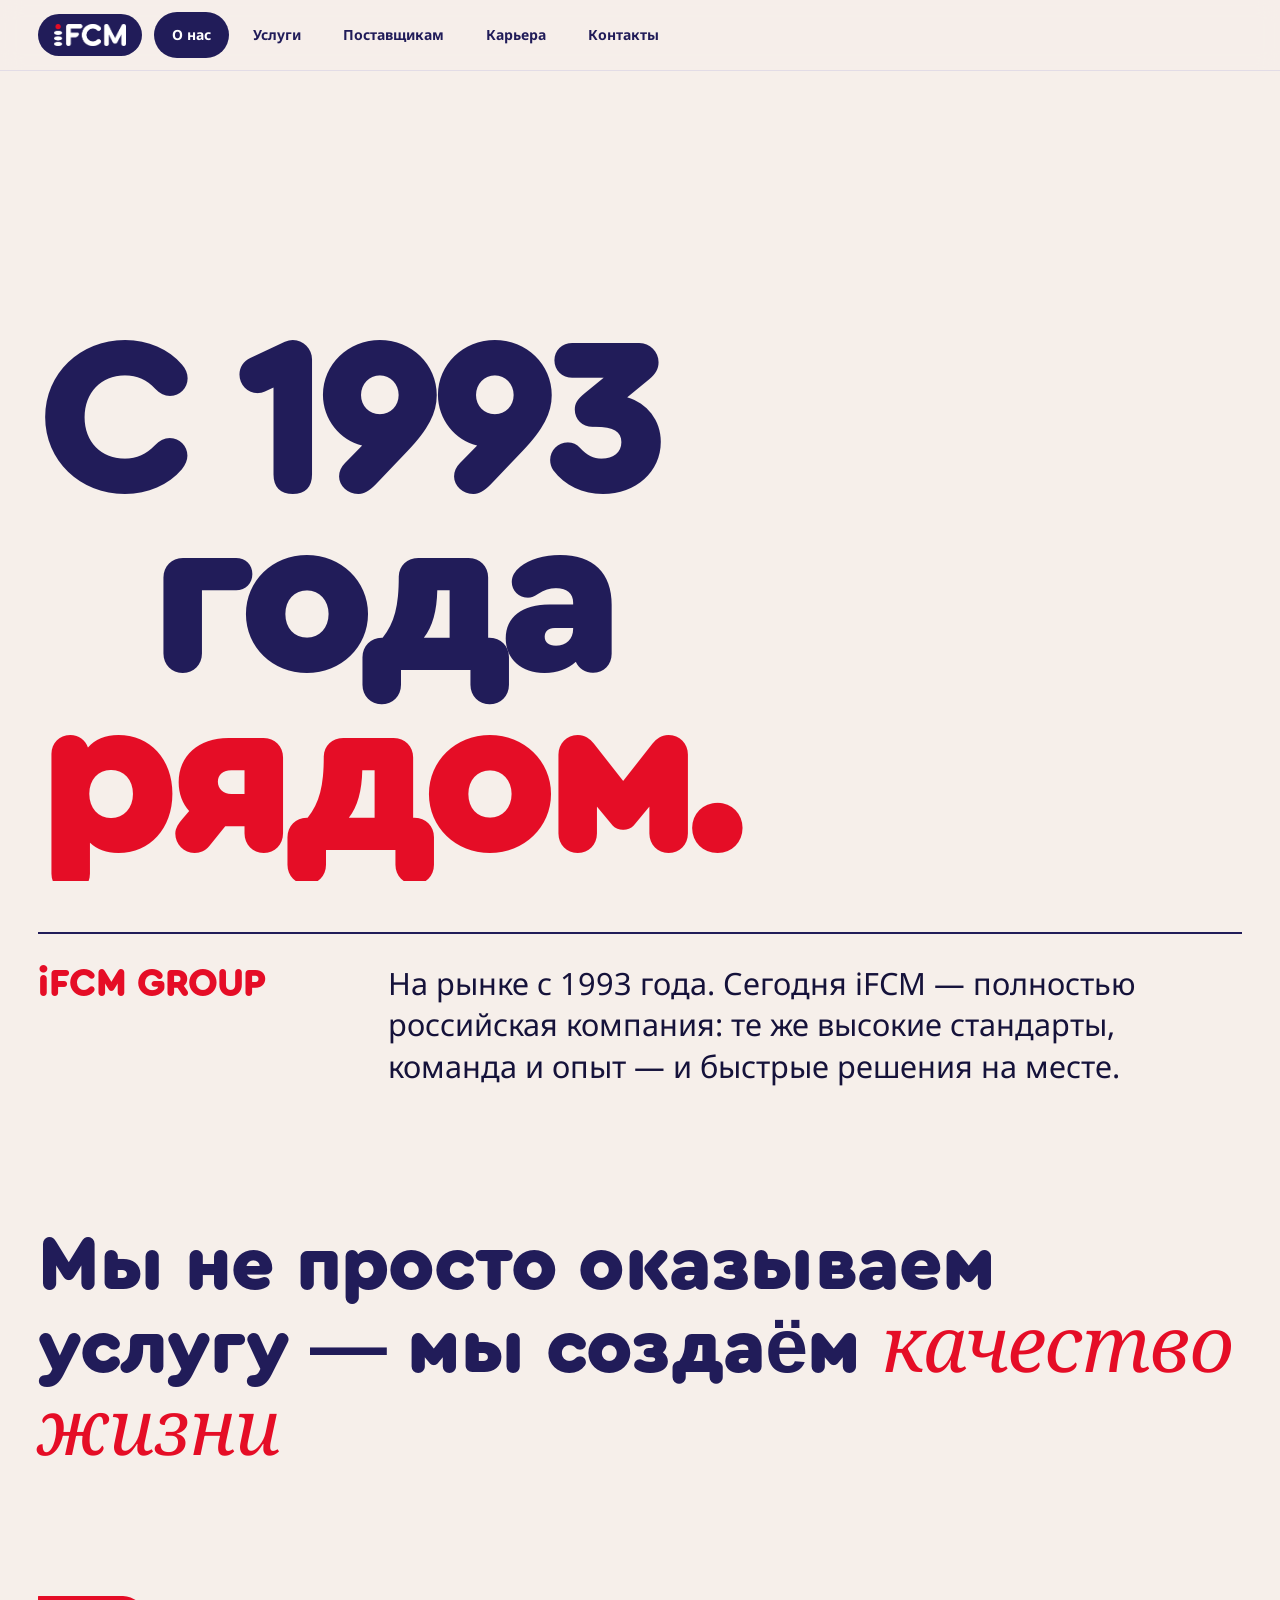
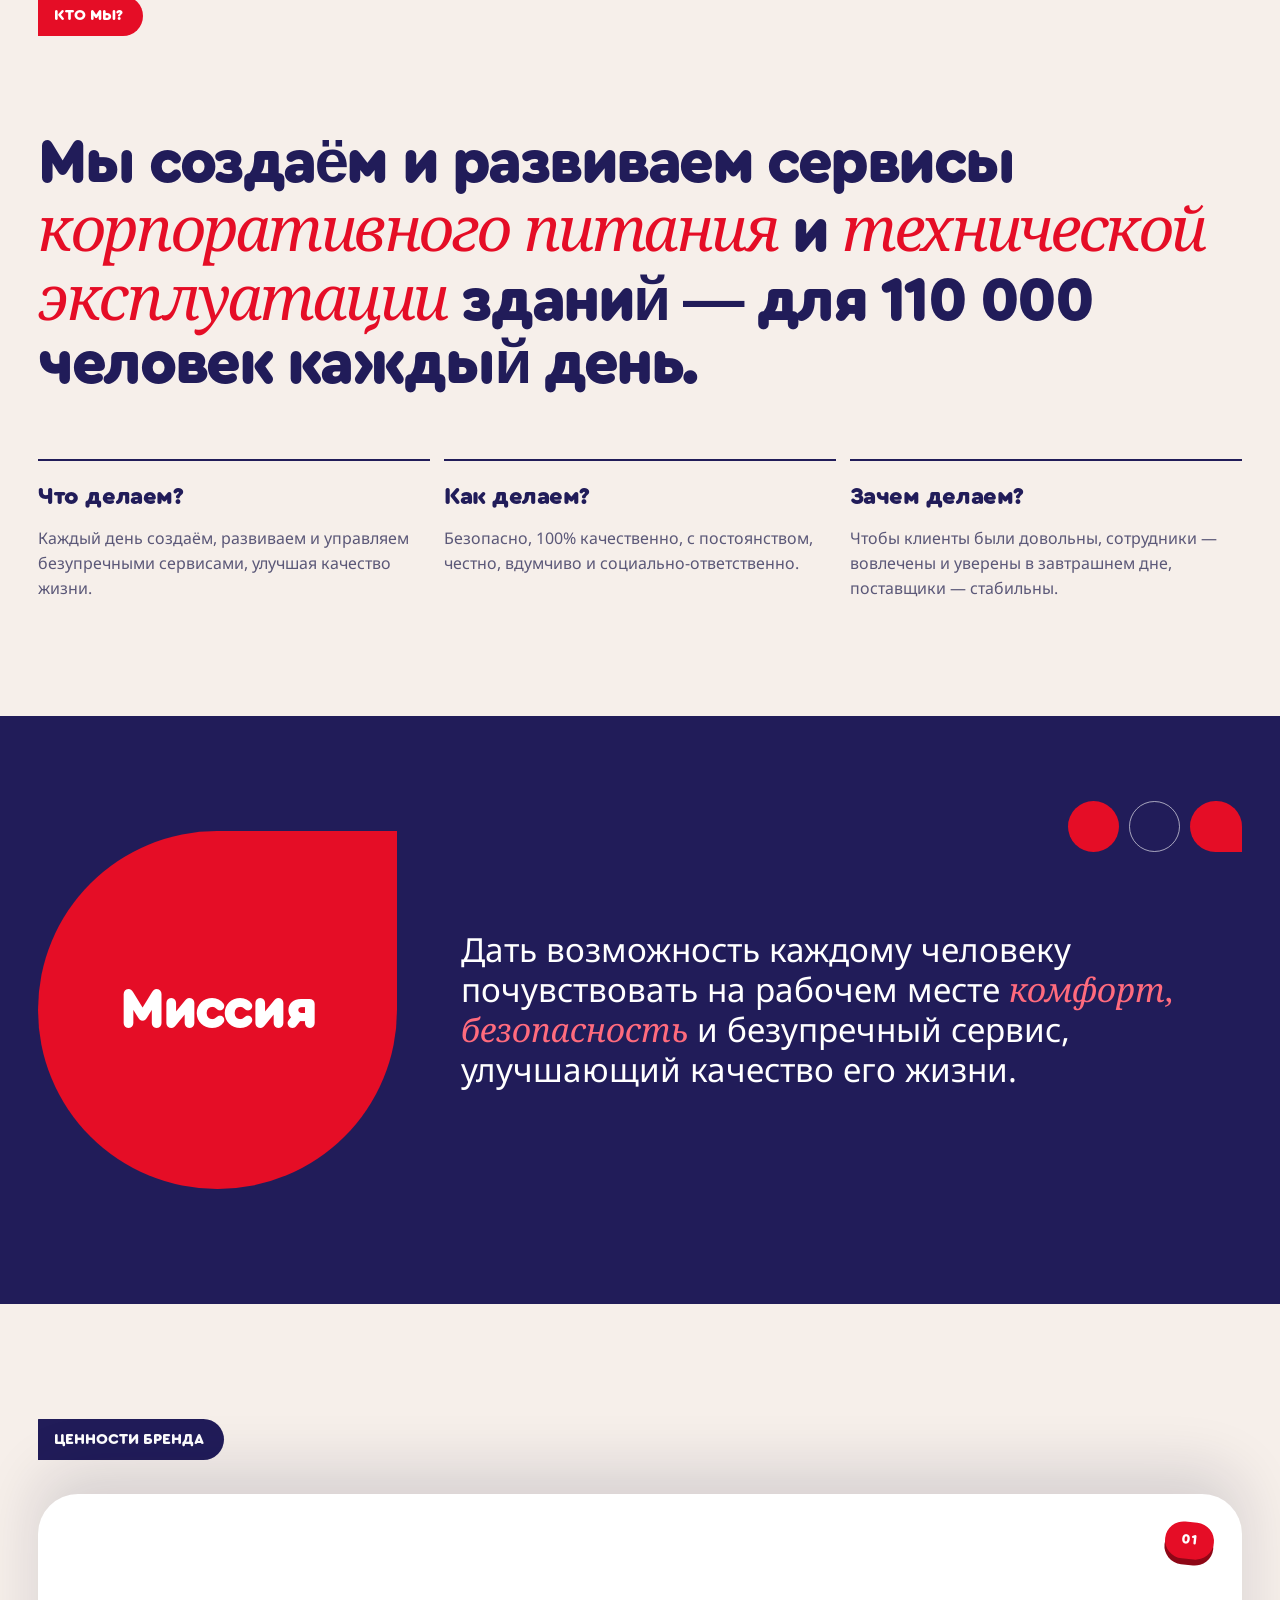
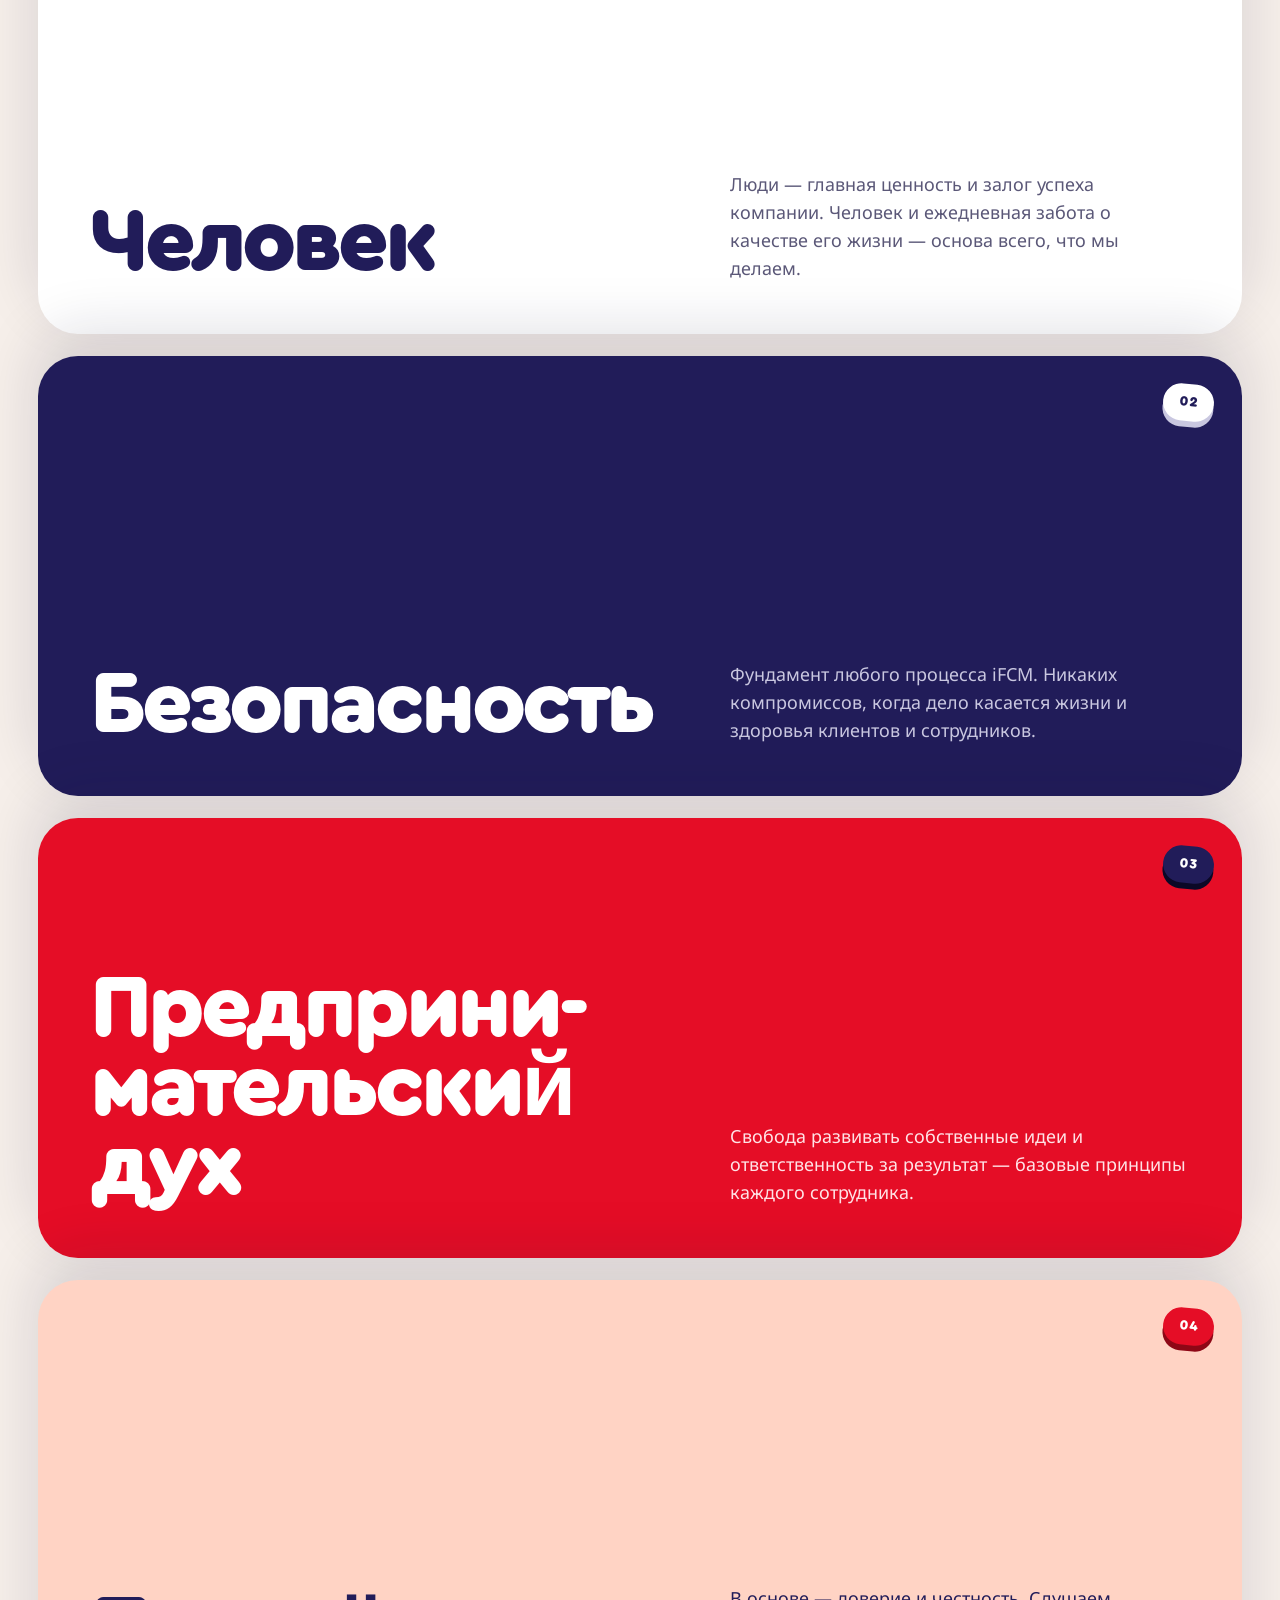
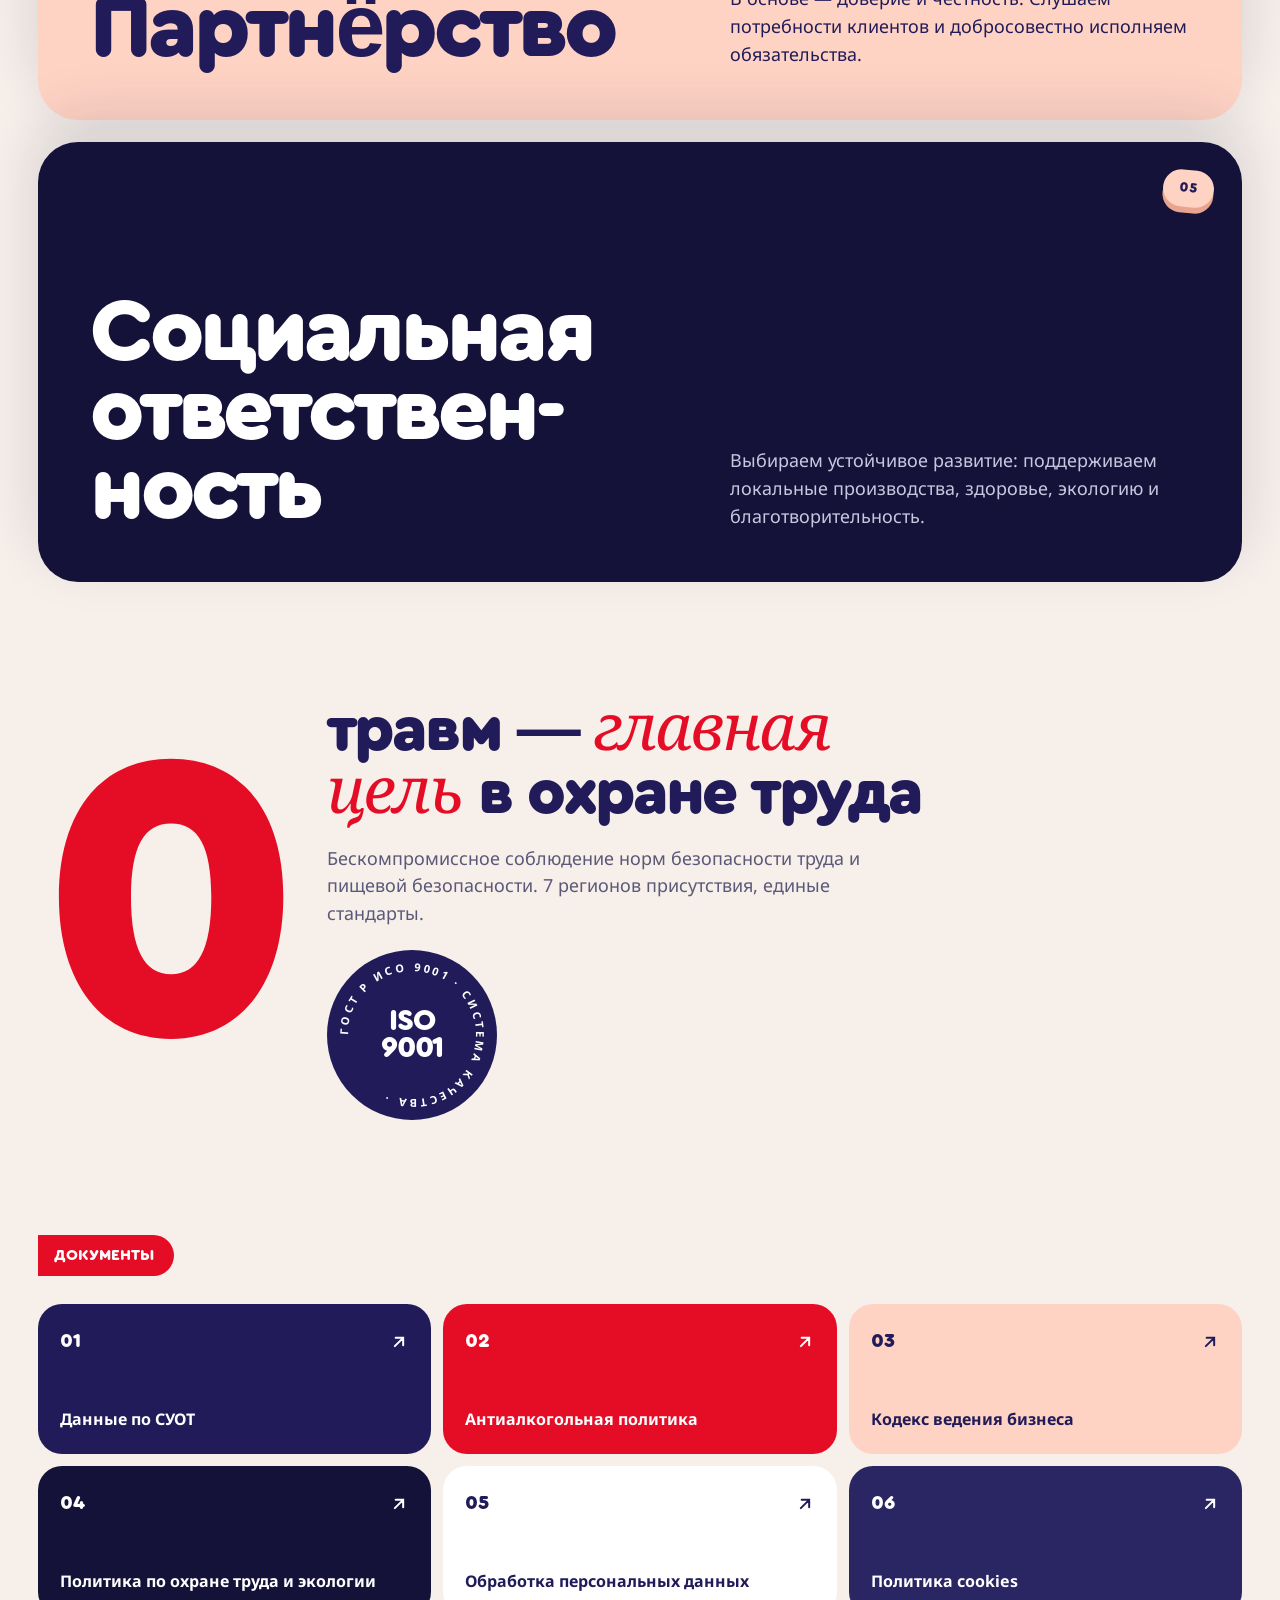
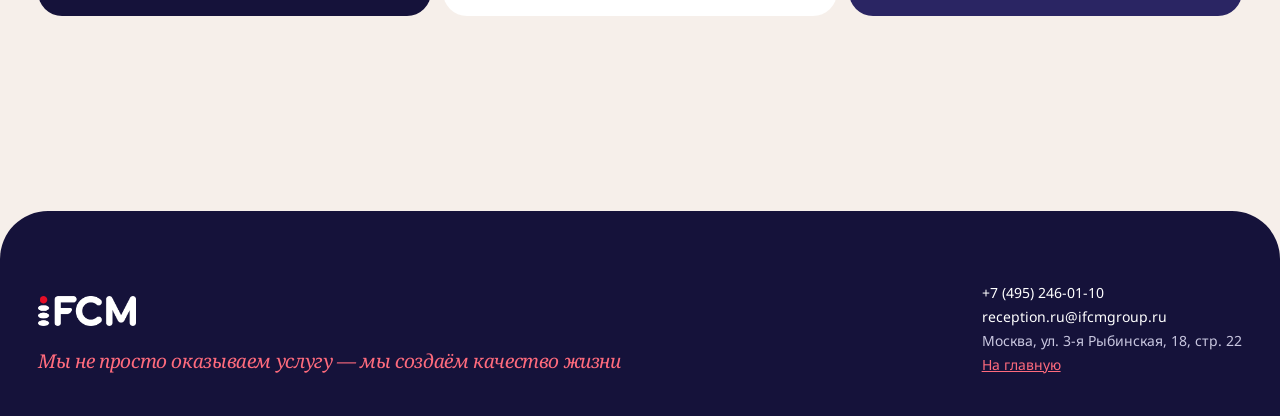
==== commit 42a0b50c: "Add files via upload" ====
--- a/about.html
+++ b/about.html
@@ -3,7 +3,9 @@
 <head>
 <meta charset="utf-8">
 <meta name="viewport" content="width=device-width,initial-scale=1,viewport-fit=cover">
-<link rel="icon" href="assets/logo-blue.png">
+<link rel="icon" type="image/png" sizes="32x32" href="assets/icon-32.png">
+<link rel="icon" type="image/png" sizes="192x192" href="assets/icon-192.png">
+<link rel="apple-touch-icon" href="assets/icon-180.png">
 <meta name="description" content="iFCM GROUP — эксперты в корпоративном питании и FM-услугах с 1993 года: миссия, ценности, безопасность, документы.">
 <title>О нас — iFCM GROUP</title>
 <link rel="preconnect" href="https://fonts.googleapis.com">
@@ -213,7 +215,7 @@
 .k-hero{position:relative;height:min(84svh,760px);min-height:520px;overflow:hidden;color:#fff;touch-action:pan-y}
 #mini{position:absolute;inset:0;width:100%;height:100%;display:block;cursor:grab}
 .k-hero .in{position:relative;height:100%;display:flex;flex-direction:column;justify-content:flex-end;padding-block:30px 44px;pointer-events:none}
-.k-hero h1{font-size:clamp(60px,11vw,190px);line-height:.82;text-shadow:0 6px 40px rgba(21,18,58,.35)}
+.k-hero h1{font-size:clamp(60px,9.5vw,150px);line-height:.82;text-shadow:0 6px 40px rgba(21,18,58,.35)}
 .pin{position:absolute;z-index:3;transform:translate(-50%,-100%);pointer-events:none}
 .pin .stk{font-size:13px}
 .k-row{display:flex;flex-wrap:wrap;gap:12px;margin-top:24px;position:relative;z-index:4}
@@ -228,6 +230,7 @@
 .drag-hint{display:inline-flex;align-items:center;justify-content:center;width:52px;height:52px;margin-bottom:16px;background:rgba(21,18,58,.55);border-radius:50%;animation:sway 2.4s ease-in-out infinite;transition:opacity .5s}
 .drag-hint.off{opacity:0}
 @keyframes sway{0%,100%{transform:translateX(0)}50%{transform:translateX(8px)}}
+@media (min-width:900px){.k-hero{height:min(84svh,780px)}.k-hero .in{padding-block:30px 70px}}
 .k-grid{display:flex;flex-wrap:wrap;gap:16px;margin-top:-40px;position:relative;z-index:4;align-items:flex-start}
 .k-quick{flex:1 1 320px;min-width:0;display:flex;flex-direction:column;gap:12px;padding-top:56px}
 .k-btn{display:flex;flex-direction:column;gap:6px;border-radius:28px;padding:22px 24px;text-decoration:none;box-shadow:0 10px 30px rgba(21,18,58,.08)}
@@ -291,6 +294,97 @@
 }
 @media (max-width:560px){.a-hero .ph{top:auto;bottom:auto;right:auto;width:auto;border-radius:0 0 50% 50%;height:min(90vw,380px)}.side2{grid-template-columns:1fr;gap:10px;font-size:21px}}
 @media (prefers-reduced-motion:reduce){*{animation:none !important;transition:none !important}}
+.k-office{display:none}
+.dh-b i{display:none}
+@media (min-width:900px){.k-hero .in .wrap{height:100%;display:flex;flex-direction:column;justify-content:space-between;padding-top:44px}
+.k-office{display:flex;flex-direction:column;align-items:flex-start;gap:10px;max-width:470px;pointer-events:auto;background:rgba(21,18,58,.42);border:1.5px solid rgba(255,255,255,.22);backdrop-filter:blur(10px);-webkit-backdrop-filter:blur(10px);border-radius:30px;padding:24px 26px 26px}
+.k-office .lbl{color:var(--lilac,#C9C7E0)}.k-office b{font-size:26px;line-height:1.15;color:#fff}.k-office .k-bc{color:var(--lilac,#C9C7E0);margin-bottom:8px}
+.k-info-sec{display:none}
+.dh-b{position:absolute;right:max(40px,calc((100vw - 1360px)/2 + 40px));bottom:150px;margin:0;width:auto;height:auto;padding:12px 18px 12px 14px;gap:10px;border-radius:999px;background:rgba(21,18,58,.6);color:#fff;z-index:3}
+.dh-b i{display:inline;font-style:normal;font-weight:700;font-size:14px}}
+@media (max-width:899px){.dh-b{position:absolute;right:16px;top:16px;margin:0}}
+@media (min-width:900px) and (max-width:1200px){.k-office{max-width:400px;padding:20px 22px 22px}.k-office b{font-size:21px}}
+
+/* Контакты v3 */
+.k2{gap:6px;max-width:520px;background:linear-gradient(160deg,rgba(33,28,89,.94),rgba(27,22,80,.8))!important;border:1px solid rgba(255,255,255,.14)!important;box-shadow:0 30px 80px rgba(10,8,40,.45);backdrop-filter:none!important;-webkit-backdrop-filter:none!important;border-radius:32px!important;padding:30px 32px!important;color:#fff}
+.k2 a,.k-mob a{color:#fff;text-decoration:none}
+.k2-tag{display:inline-flex;align-items:center;gap:10px;font-size:12px;letter-spacing:.12em;text-transform:uppercase;color:#C9C7E0;margin-bottom:10px}.k2-tag i{width:9px;height:9px;border-radius:50%;background:var(--red);box-shadow:0 0 0 4px rgba(229,13,38,.3),0 0 18px 4px rgba(229,13,38,.6)}
+.k2-phone b{display:block;font-size:40px;line-height:1.05}
+.k2-mail{font-size:20px;font-weight:700;opacity:.95;margin-bottom:10px;word-break:break-word}
+.k2-addr{display:flex;flex-direction:column;align-items:flex-start;gap:12px;padding-top:14px;border-top:1px solid rgba(255,255,255,.22);width:100%;color:#E6E1F2;font-size:15px;line-height:1.45}
+.k2-addr .btn.white{color:var(--navy)}
+.k2-btns{display:flex;gap:10px;flex-wrap:wrap}.k2-btns .ghost{border:1.5px solid rgba(255,255,255,.45);border-radius:999px;padding:13px 20px;font-weight:700;font-size:15px}.k2-btns .ghost:hover{background:#fff;color:var(--navy)}
+@media (min-width:900px){.k-hero{height:auto!important;min-height:min(84svh,780px)}.k-hero .in{height:auto!important;min-height:inherit}.k-hero .in .wrap{gap:44px;padding-bottom:40px}}
+.dh-b{width:60px!important;height:60px!important;padding:0!important;justify-content:center}
+.k-grid{display:block!important;margin-top:-40px}
+.k-card{display:grid!important;grid-template-columns:minmax(0,.85fr) minmax(0,1.15fr);gap:56px;padding:clamp(28px,4vw,56px)!important;position:relative;z-index:4}
+.k-left{display:flex;flex-direction:column;gap:18px}.k-left h2{font-size:clamp(34px,4vw,60px)!important}
+.k-plate{font-size:14px;align-self:flex-start}
+.k-sub{margin:0;color:var(--muted);font-size:17px;line-height:1.5;max-width:420px}
+.k-left .topics{flex-direction:column;align-items:flex-start}
+.k-left .topics button{font-size:17px;padding:14px 22px}
+.k-right{display:flex;flex-direction:column;gap:18px}
+.k-h2{font-size:clamp(34px,4vw,60px);color:var(--navy);margin:0 0 28px}
+.k-mapbox{position:relative;height:clamp(300px,40vw,480px);border-radius:36px;overflow:hidden;background:#EDE6F0;box-shadow:0 20px 60px rgba(21,18,58,.1)}
+.k-mapbox iframe{position:absolute;inset:0;width:100%;height:100%;border:0}
+.k-mob,.k-sticky{display:none}
+@media (max-width:899px){.k-grid{margin-top:0}.k-card{grid-template-columns:minmax(0,1fr);gap:28px;margin-top:16px}.k-left .topics{flex-direction:row}
+.k-mob{display:flex;flex-direction:column;gap:6px;background:var(--navy);color:#fff;border-radius:30px;padding:24px;margin-top:-30px;position:relative;z-index:4;box-shadow:0 20px 50px rgba(21,18,58,.25)}.k-mob .k2-phone b{font-size:32px}}
+@media (max-width:700px){.k-sticky{display:flex;position:fixed;left:12px;right:12px;bottom:calc(12px + env(safe-area-inset-bottom));z-index:50;gap:8px;opacity:0;transform:translateY(20px);pointer-events:none;transition:opacity .3s,transform .3s}.k-sticky.on{opacity:1;transform:none;pointer-events:auto}.k-sticky a{flex:1;text-align:center;color:#fff;text-decoration:none;font-weight:700;border-radius:999px;padding:16px;box-shadow:0 10px 30px rgba(21,18,58,.3)}}
+
+/* Карьера: вакансии */
+.vq-head{display:flex;flex-wrap:wrap;align-items:flex-end;justify-content:space-between;gap:16px 40px;margin-bottom:44px;scroll-margin-top:100px}
+.vq-h{margin:0;font-size:clamp(44px,6vw,92px);line-height:.92;color:var(--navy)}.vq-h .s{color:var(--red);font-weight:400}
+.vq-sub{margin:0;max-width:380px;color:var(--muted);font-size:17px;line-height:1.5}
+a.vq{text-decoration:none;padding:12px;gap:0;overflow:hidden}
+a.vq:hover{transform:rotate(0) translateY(-6px)!important;box-shadow:0 24px 50px rgba(21,18,58,.2)}
+a.vq:hover .vq-ph{background-size:112%}
+.vq-ph{position:relative;display:block;aspect-ratio:4/3;border-radius:24px;background-size:104%;background-position:center;transition:background-size .5s}
+.vq-pill{position:absolute;left:16px;bottom:-18px;font-size:clamp(18px,1.6vw,22px)}
+.vq-bd{display:flex;flex-direction:column;gap:6px;padding:34px 18px 18px}
+.vq-from{font-size:13px;letter-spacing:.1em;text-transform:uppercase;font-weight:700}
+.vq-sal{font-size:clamp(34px,3.2vw,50px);line-height:1}
+.vq-hook{font-family:var(--serif);font-style:italic;font-size:18px;line-height:1.4;margin-top:6px;opacity:.9}
+.vq-go{display:inline-flex;align-items:center;gap:8px;font-weight:700;font-size:16px;margin-top:14px}
+.vq-all{margin:70px auto 0;max-width:640px;display:flex;align-items:center;justify-content:space-between;gap:20px;background:var(--navy);color:#fff;text-decoration:none;border-radius:999px;padding:14px 14px 14px 36px;transition:background .25s}
+.vq-all:hover{background:var(--red)}
+.vq-all b{font-size:clamp(20px,2vw,28px)}
+.vq-all i{flex:none;width:64px;height:64px;border-radius:50%;background:var(--red);display:flex;align-items:center;justify-content:center;transition:background .25s}.vq-all:hover i{background:var(--navy)}
+@media (max-width:700px){.vq-all{margin-top:40px;padding-left:24px}.vq-all i{width:52px;height:52px}}
+
+/* Отрасли, переключатель услуг, вопросы, слоган */
+.seg-tabs{display:flex;flex-wrap:wrap;gap:14px 12px;padding-block:6px 10px}
+.seg-tabs .stk{border:0;cursor:pointer;font-size:clamp(14px,1.4vw,18px);transition:transform .2s,opacity .2s;opacity:.55}
+.seg-tabs .stk:nth-child(odd){transform:rotate(-2deg)}.seg-tabs .stk:nth-child(even){transform:rotate(2deg)}
+.seg-tabs .stk[aria-pressed=true]{opacity:1;transform:rotate(0) scale(1.06)}
+.seg-b[hidden]{display:none}
+.todo{display:inline-block;border:1.5px dashed #C9A9B6;color:#8C6A79;background:#fff;border-radius:10px;padding:3px 9px;font-size:13px;font-weight:500}
+.cz{position:relative;z-index:1;max-width:1360px;margin:clamp(30px,4vw,56px) auto 0;display:grid;grid-template-columns:auto minmax(0,1fr);gap:clamp(20px,3vw,48px);align-items:center;border-radius:36px;padding:clamp(24px,3vw,40px) clamp(24px,4vw,56px);background:#fff;color:var(--navy)}
+.ub.lt .cz{background:var(--navy);color:#fff}
+.cz-n{font-size:clamp(64px,8vw,128px);line-height:.85;color:var(--red);white-space:nowrap;letter-spacing:-.02em}
+.ub.lt .cz-n{color:#FF5A6E}
+.cz-t{display:flex;flex-direction:column;gap:8px;align-items:flex-start}
+.cz-tag{font-size:12.5px;letter-spacing:.1em;text-transform:uppercase;font-weight:700;opacity:.6}
+.cz-t b{font-size:clamp(20px,2vw,28px);line-height:1.15;max-width:620px}
+.cz-t p{margin:0;opacity:.7;font-size:15.5px;max-width:560px;line-height:1.45}
+.ind-facts{display:flex;gap:clamp(24px,5vw,72px);flex-wrap:wrap;padding-block:4px 22px}
+.ind-facts div{display:flex;flex-direction:column;gap:2px}.ind-facts b{font-size:clamp(34px,3.6vw,52px);line-height:1;color:var(--red)}.ind-facts span{color:var(--muted);font-size:15px}
+@media (max-width:700px){.cz{grid-template-columns:minmax(0,1fr);gap:10px}}
+.vsw{display:flex;gap:8px;padding-top:34px}
+.vsw a{font-family:var(--display);font-weight:900;text-transform:uppercase;font-size:15px;letter-spacing:.01em;text-decoration:none;color:var(--navy);background:#fff;border-radius:999px;padding:13px 22px;box-shadow:0 5px 0 #D9CFE0;transition:transform .15s}
+.vsw a:hover{transform:translateY(-2px)}.vsw a.on{background:var(--navy);color:#fff;box-shadow:0 5px 0 #0B0826}
+.vsw+.s-head{padding-top:28px}
+.sv-more{max-width:980px;margin:0 auto;padding:clamp(40px,6vw,90px) var(--gut);display:grid;grid-template-columns:minmax(0,1fr);gap:16px;align-items:start}
+.sv-ind{background:var(--navy);color:#fff;border-radius:40px;padding:clamp(28px,4vw,48px);display:flex;flex-direction:column;gap:16px;position:relative;overflow:hidden}
+.sv-ind::after{content:"";position:absolute;right:-50px;bottom:-70px;width:190px;height:190px;border-radius:50% 0 50% 50%;background:var(--red)}
+.sv-ind .lbl{color:#C9C7E0}.sv-ind h2{margin:0;font-size:clamp(34px,3.6vw,54px);line-height:1}.sv-ind h2 .s{display:block}
+.sv-chips{display:flex;flex-wrap:wrap;gap:14px 10px;position:relative;z-index:1;max-width:460px}.sv-chips .stk{font-size:14px;padding:10px 16px;text-decoration:none}.sv-chips .stk:nth-child(odd){transform:rotate(-2deg)}.sv-chips .stk:nth-child(even){transform:rotate(2deg)}
+.sv-faq{display:grid;gap:10px}.sv-faq h2{margin:0 0 8px;font-size:clamp(34px,3.6vw,54px);color:var(--navy)}
+.sv-faq details{background:#fff;border-radius:24px;padding:18px 22px}.sv-faq summary{cursor:pointer;font-weight:700;color:var(--navy);list-style:none;display:flex;justify-content:space-between;gap:12px;font-size:17px}
+.sv-faq summary::after{content:"+";font:900 22px/1 var(--display);color:var(--red)}.sv-faq details[open] summary::after{content:"–"}.sv-faq p{margin:10px 0 0;color:var(--muted);font-size:15.5px;line-height:1.5}
+@media (max-width:860px){.sv-more{grid-template-columns:minmax(0,1fr)}}
+.slg{padding-block:clamp(50px,7vw,110px) 10px}.slg p{margin:0;font-size:clamp(40px,6vw,96px);line-height:1;color:var(--navy);max-width:1200px;letter-spacing:-.01em}.slg p em{font-family:var(--serif);font-style:italic;font-weight:400;color:var(--red)}
+.tabs .tab-hid{display:none!important}
 .lang-sw{margin-left:auto;flex:none;background:#fff;color:var(--navy);border-radius:999px;padding:11px 16px;font-weight:700;font-size:14px;text-decoration:none}.lang-sw:hover{background:var(--peach)}@media (max-width:700px){.bar .logo{order:0}.lang-sw{order:1}.bar .tabs{order:2}.k-hero h1{color:var(--navy);text-shadow:none}}
 </style>
 
@@ -302,21 +396,23 @@
   <nav class="tabs" role="tablist" aria-label="Разделы сайта">
     <button role="tab" data-p="about" aria-selected="true">О нас</button>
     <button role="tab" data-p="services" aria-selected="false">Услуги</button>
+    <button role="tab" data-p="industries" aria-selected="false" class="tab-hid">Отрасли</button>
     <button role="tab" data-p="suppliers" aria-selected="false">Поставщикам</button>
     <button role="tab" data-p="career" aria-selected="false">Карьера</button>
     <button role="tab" data-p="contacts" aria-selected="false">Контакты</button>
   </nav>
-  <a class="lang-sw" href="en-about.html" hreflang="en">EN</a>
 </header>
 
 <main>
 <!-- ======================= 1. О НАС ======================= -->
 <section class="page" id="about" role="tabpanel">
   <div class="a-hero w">
-    <div class="ph" role="img" aria-label="Инженер iFCM с ноутбуком на объекте" style="background-image:url(img/laptop.jpg)"></div>
+    <div class="ph" role="img" aria-label="Команда iFCM на объекте" style="background-image:url(img/team.jpg);background-position:50% 62%"></div>
     <h1 class="d"><span>С 1993</span><span>года</span><span>рядом.</span></h1>
   </div>
-  <div class="a-side w"><div class="wrap"><div class="side2"><b>iFCM GROUP</b>С 1993 года — от представительства Sodexo до полностью автономного российского предприятия с международными стандартами.</div></div></div>
+  <div class="a-side w"><div class="wrap"><div class="side2"><b>iFCM GROUP</b>На рынке с 1993 года. Сегодня iFCM — полностью российская компания: те же высокие стандарты, команда и опыт — и быстрые решения на месте.</div></div></div>
+
+  <div class="w slg"><div class="wrap"><p class="d">Мы не просто <span>оказываем услугу</span> — мы&nbsp;создаём <em>качество жизни</em></p></div></div>
 
   <div class="sec w"><div class="wrap">
     <span class="plate" style="margin-bottom:34px">Кто мы?</span>
@@ -369,17 +465,46 @@
 
 <!-- ======================= 2. УСЛУГИ ======================= -->
 <section class="page" id="services" role="tabpanel" hidden>
+  <nav class="vsw w wrap" aria-label="Как смотреть услуги"><a href="services.html" aria-current="page" class="on">По направлениям</a><a href="industries.html" >По отраслям</a></nav>
   <div class="s-head w wrap">
-    <h1 class="d">100+ <span class="s">услуг</span><br>«под ключ»</h1>
-    <p style="margin:0;max-width:380px;font-size:18px;color:var(--muted)">Четыре направления и больше ста услуг — закрываем одним договором.</p>
+    <h1 class="d"><span data-sk="h1a">100+</span> <span class="s" data-sk="h1b">услуг</span><br><span data-sk="h1c">«под ключ»</span></h1>
+    <p style="margin:0;max-width:380px;font-size:18px;color:var(--muted)" data-sk="sub">Четыре направления и больше ста услуг — закрываем одним договором.</p>
   </div>
   <div class="ubands">
-<div class="ub dk" id="s1"><div class="ub-in"><div class="ub-tx"><span class="ub-n d">01 / 04</span><h2 class="d">Организация<br><span class="s">питания</span></h2><p class="ub-l">От столовых полного цикла и фабрики-кухни до доставки горячего обеда до рабочего места.</p><ul><li>Ресторан в дневную и ночную смены</li><li>Кухня полного цикла</li><li>Доставка в офис</li><li>Кофепоинт «на доверии»</li><li>Банкеты и VIP</li><li>Карты дотаций</li><li>Анимационный календарь</li><li>Бонусы в ресторанах</li></ul><a class="ub-cta" href="contacts.html">Оставить заявку <svg width="18" height="18" viewBox="0 0 24 24" fill="none" stroke="currentColor" stroke-width="2.6" stroke-linecap="round" aria-hidden="true"><path d="M5 12h14M13 6l6 6-6 6"/></svg></a></div><div class="ub-pic"><div class="ub-ph" role="img" aria-label="Организация питания" style="background-image:url(img/salad.jpg);background-position:62% 30%;border-radius:50% 0 50% 50%;aspect-ratio:1/1"></div><span class="stk red">Вкусно</span></div></div></div>
-<div class="ub lt rev" id="s2"><div class="ub-in"><div class="ub-tx"><span class="ub-n d">02 / 04</span><h2 class="d">Эксплуатация<br><span class="s">зданий 24/7</span></h2><p class="ub-l">Работа всех инженерных систем круглосуточно — на месте или с мобильными сервисами.</p><ul><li>Электрика и электроизмерения</li><li>Освещение</li><li>СКУД и видео</li><li>Пожарная сигнализация</li><li>Водоснабжение</li><li>Очистные системы</li><li>Лифты и котельные</li><li>Строительный ремонт</li></ul><a class="ub-cta" href="contacts.html">Оставить заявку <svg width="18" height="18" viewBox="0 0 24 24" fill="none" stroke="currentColor" stroke-width="2.6" stroke-linecap="round" aria-hidden="true"><path d="M5 12h14M13 6l6 6-6 6"/></svg></a></div><div class="ub-pic"><div class="ub-ph" role="img" aria-label="Эксплуатация зданий 24/7" style="background-image:url(img/ceiling.jpg);background-position:55% 25%;border-radius:50%;aspect-ratio:1/1"></div><span class="stk white">Надёжно</span></div></div></div>
-<div class="ub dk" id="s3"><div class="ub-in"><div class="ub-tx"><span class="ub-n d">03 / 04</span><h2 class="d">Управление<br><span class="s">инфраструктурой</span></h2><p class="ub-l">Все инфраструктурные задачи — по единому договору.</p><ul><li>Клининг</li><li>Ресепшн</li><li>Охрана</li><li>Озеленение</li><li>Почта</li><li>Управление отходами</li><li>Прачечная</li><li>Транспорт</li><li>Фитнес и досуг</li></ul><a class="ub-cta" href="contacts.html">Оставить заявку <svg width="18" height="18" viewBox="0 0 24 24" fill="none" stroke="currentColor" stroke-width="2.6" stroke-linecap="round" aria-hidden="true"><path d="M5 12h14M13 6l6 6-6 6"/></svg></a></div><div class="ub-pic"><div class="ub-ph" role="img" aria-label="Управление инфраструктурой" style="background-image:url(img/gardener.jpg);background-position:30% 30%;border-radius:999px 999px 28px 28px;aspect-ratio:4/5"></div><span class="stk navy" style="left:-3%;bottom:3%">Чисто</span></div></div></div>
-<div class="ub lt rev" id="s4"><div class="ub-in"><div class="ub-tx"><span class="ub-n d">04 / 04</span><h2 class="d">Жилые комплексы<br><span class="s">«под ключ»</span></h2><p class="ub-l">Вахтовые посёлки и жилые комплексы: проживание, питание, инженерия.</p><ul><li>Гостиничное обслуживание</li><li>Сбалансированное питание</li><li>Эксплуатация инженерных систем</li></ul><a class="ub-cta" href="contacts.html">Оставить заявку <svg width="18" height="18" viewBox="0 0 24 24" fill="none" stroke="currentColor" stroke-width="2.6" stroke-linecap="round" aria-hidden="true"><path d="M5 12h14M13 6l6 6-6 6"/></svg></a></div><div class="ub-pic"><div class="ub-ph" role="img" aria-label="Жилые комплексы «под ключ»" style="background-image:url(img/engineers.jpg);background-position:65% 30%;border-radius:0 50% 50% 50%;aspect-ratio:1/1"></div><span class="stk peach">Как дома</span></div></div></div>
+<div class="ub dk" id="s1"><div class="ub-in"><div class="ub-tx"><span class="ub-n d">01 / 04</span><h2 class="d"><span data-sk="s1t1">Организация</span><br><span class="s" data-sk="s1t2">питания</span></h2><p class="ub-l" data-sk="s1lead">От столовых полного цикла и фабрики-кухни до доставки горячего обеда до рабочего места.</p><ul data-sl="s1list"><li>Ресторан в дневную и ночную смены</li><li>Кухня полного цикла</li><li>Доставка в офис</li><li>Кофепоинт «на доверии»</li><li>Банкеты и VIP</li><li>Карты дотаций</li><li>Анимационный календарь</li><li>Бонусы в ресторанах</li></ul><a class="ub-cta" href="contacts.html">Оставить заявку <svg width="18" height="18" viewBox="0 0 24 24" fill="none" stroke="currentColor" stroke-width="2.6" stroke-linecap="round" aria-hidden="true"><path d="M5 12h14M13 6l6 6-6 6"/></svg></a></div><div class="ub-pic"><div class="ub-ph" data-sp="s1ph" role="img" aria-label="Организация питания" style="background-image:url(img/salad.jpg);background-position:62% 30%;border-radius:50% 0 50% 50%;aspect-ratio:1/1"></div><span class="stk red" data-sk="s1stk">Вкусно</span></div></div></div>
+<div class="ub lt rev" id="s2"><div class="ub-in"><div class="ub-tx"><span class="ub-n d">02 / 04</span><h2 class="d"><span data-sk="s2t1">Эксплуатация</span><br><span class="s" data-sk="s2t2">зданий 24/7</span></h2><p class="ub-l" data-sk="s2lead">Работа всех инженерных систем круглосуточно — на месте или с мобильными сервисами.</p><ul data-sl="s2list"><li>Электрика и электроизмерения</li><li>Освещение</li><li>СКУД и видео</li><li>Пожарная сигнализация</li><li>Водоснабжение</li><li>Очистные системы</li><li>Лифты и котельные</li><li>Строительный ремонт</li></ul><a class="ub-cta" href="contacts.html">Оставить заявку <svg width="18" height="18" viewBox="0 0 24 24" fill="none" stroke="currentColor" stroke-width="2.6" stroke-linecap="round" aria-hidden="true"><path d="M5 12h14M13 6l6 6-6 6"/></svg></a></div><div class="ub-pic"><div class="ub-ph" data-sp="s2ph" role="img" aria-label="Эксплуатация зданий 24/7" style="background-image:url(img/ceiling.jpg);background-position:55% 25%;border-radius:50%;aspect-ratio:1/1"></div><span class="stk white" data-sk="s2stk">Надёжно</span></div></div></div>
+<div class="ub dk" id="s3"><div class="ub-in"><div class="ub-tx"><span class="ub-n d">03 / 04</span><h2 class="d"><span data-sk="s3t1">Управление</span><br><span class="s" data-sk="s3t2">инфраструктурой</span></h2><p class="ub-l" data-sk="s3lead">Все инфраструктурные задачи — по единому договору.</p><ul data-sl="s3list"><li>Клининг</li><li>Ресепшн</li><li>Охрана</li><li>Озеленение</li><li>Почта</li><li>Управление отходами</li><li>Прачечная</li><li>Транспорт</li><li>Фитнес и досуг</li></ul><a class="ub-cta" href="contacts.html">Оставить заявку <svg width="18" height="18" viewBox="0 0 24 24" fill="none" stroke="currentColor" stroke-width="2.6" stroke-linecap="round" aria-hidden="true"><path d="M5 12h14M13 6l6 6-6 6"/></svg></a></div><div class="ub-pic"><div class="ub-ph" data-sp="s3ph" role="img" aria-label="Управление инфраструктурой" style="background-image:url(img/gardener.jpg);background-position:30% 30%;border-radius:999px 999px 28px 28px;aspect-ratio:4/5"></div><span class="stk navy" data-sk="s3stk" style="left:-3%;bottom:3%">Чисто</span></div></div></div>
+<div class="ub lt rev" id="s4"><div class="ub-in"><div class="ub-tx"><span class="ub-n d">04 / 04</span><h2 class="d"><span data-sk="s4t1">Жилые комплексы</span><br><span class="s" data-sk="s4t2">«под ключ»</span></h2><p class="ub-l" data-sk="s4lead">Вахтовые посёлки и жилые комплексы: проживание, питание, инженерия.</p><ul data-sl="s4list"><li>Гостиничное обслуживание</li><li>Сбалансированное питание</li><li>Эксплуатация инженерных систем</li></ul><a class="ub-cta" href="contacts.html">Оставить заявку <svg width="18" height="18" viewBox="0 0 24 24" fill="none" stroke="currentColor" stroke-width="2.6" stroke-linecap="round" aria-hidden="true"><path d="M5 12h14M13 6l6 6-6 6"/></svg></a></div><div class="ub-pic"><div class="ub-ph" data-sp="s4ph" role="img" aria-label="Жилые комплексы «под ключ»" style="background-image:url(img/engineers.jpg);background-position:65% 30%;border-radius:0 50% 50% 50%;aspect-ratio:1/1"></div><span class="stk peach" data-sk="s4stk">Как дома</span></div></div></div>
   </div>
+<div class="sv-more"><div class="sv-faq"><h2 class="d">Частые вопросы</h2>
+    <details open><summary>Чем вы отличаетесь?</summary><p>Одна команда закрывает питание, эксплуатацию и инфраструктурные сервисы — одним договором. С 1993 года, более 8 000 сотрудников, 40 городов.</p></details>
+    <details><summary>Как оформлен персонал?</summary><p>Официальное трудоустройство и 100% белая зарплата. Медосмотры и обучение для всех сотрудников.</p></details>
+    <details><summary>Можно заказать одну услугу?</summary><p>Да. Можно начать с одного направления и добавить другие позже.</p></details>
+    <details><summary>Как быстро вы запускаетесь?</summary><p>Крупные проекты мы запускали за 25–30 дней. Срок для вашего объекта назовём после расчёта.</p></details>
+  </div></div>
   <div class="marq" aria-hidden="true"><div class="d"><span>Питание</span><span class="bdot" aria-hidden="true"></span><span class="out">Инженерия 24/7</span><span class="bdot" aria-hidden="true"></span><span>Клининг</span><span class="bdot" aria-hidden="true"></span><span class="out">Вахтовые посёлки</span><span class="bdot" aria-hidden="true"></span><span>Питание</span><span class="bdot" aria-hidden="true"></span><span class="out">Инженерия 24/7</span><span class="bdot" aria-hidden="true"></span><span>Клининг</span><span class="bdot" aria-hidden="true"></span><span class="out">Вахтовые посёлки</span><span class="bdot" aria-hidden="true"></span></div></div>
+</section>
+
+<section class="page" id="industries" role="tabpanel" hidden>
+  <nav class="vsw w wrap" aria-label="Как смотреть услуги"><a href="services.html" >По направлениям</a><a href="industries.html" aria-current="page" class="on">По отраслям</a></nav>
+  <div class="s-head w wrap">
+    <h1 class="d">Решения <span class="s">по отраслям</span></h1>
+    <p style="margin:0;max-width:380px;font-size:18px;color:var(--muted)">Выберите свою — покажем, что делаем, и реальный результат.</p>
+  </div>
+  <div class="w wrap ind-facts"><div><b class="d">98%</b><span>партнёров остаются с нами</span></div><div><b class="d">28 лет</b><span>самое долгое партнёрство</span></div><div><b class="d">111</b><span>локаций по России</span></div></div>
+  <div class="w wrap seg-tabs" id="segTabs" role="group" aria-label="Отрасль"><button type="button" class="stk red" data-seg="office" aria-pressed="true">Офисы</button><button type="button" class="stk white" data-seg="plant" aria-pressed="false">Производства</button><button type="button" class="stk navy" data-seg="remote" aria-pressed="false">Вахта</button><button type="button" class="stk peach" data-seg="ifm" aria-pressed="false">IFM</button><button type="button" class="stk red" data-seg="edu" aria-pressed="false">Образование</button></div>
+  <div class="ubands">
+<div class="ub dk seg-b" id="seg-office"><div class="ub-in"><div class="ub-tx"><span class="ub-n d">01 / 05</span><h2 class="d">Офисы<br><span class="s">и бизнес-центры</span></h2><p class="ub-l">Корпоративные рестораны в бизнес-центрах класса А и головных офисах.</p><ul><li>Рестораны и кафетерии</li><li>Кофе-пойнты</li><li>Банкеты и VIP</li><li>Клининг и ресепшн</li></ul><a class="ub-cta" href="contacts.html#form">Запросить расчёт <svg width="18" height="18" viewBox="0 0 24 24" fill="none" stroke="currentColor" stroke-width="2.6" stroke-linecap="round" aria-hidden="true"><path d="M5 12h14M13 6l6 6-6 6"/></svg></a></div><div class="ub-pic"><div class="ub-ph" role="img" aria-label="Офисы и бизнес-центры" style="background-image:url(img/cafe.jpg);background-position:center;border-radius:50% 0 50% 50%;aspect-ratio:1/1"></div><span class="stk red">Вкусно</span></div></div>
+<div class="cz"><div class="cz-n d">25 лет</div><div class="cz-t"><span class="cz-tag">Опыт iFCM · Офисы и БЦ</span><b>на рынке корпоративных ресторанов в бизнес-центрах и офисах</b><p>Рестораны в бизнес-центрах класса А и головных офисах — до 1 850 гостей в день в каждом.</p></div></div></div>
+<div class="ub lt rev seg-b" id="seg-plant" hidden><div class="ub-in"><div class="ub-tx"><span class="ub-n d">02 / 05</span><h2 class="d">Производства<br><span class="s">24/7</span></h2><p class="ub-l">Питание всех смен — днём и ночью, быстро и без очередей.</p><ul><li>Столовые и буфеты</li><li>Предзаказ на проходной</li><li>Карты питания</li><li>VIP-обслуживание</li></ul><a class="ub-cta" href="contacts.html#form">Запросить расчёт <svg width="18" height="18" viewBox="0 0 24 24" fill="none" stroke="currentColor" stroke-width="2.6" stroke-linecap="round" aria-hidden="true"><path d="M5 12h14M13 6l6 6-6 6"/></svg></a></div><div class="ub-pic"><div class="ub-ph" role="img" aria-label="Производства 24/7" style="background-image:url(img/plant.jpg);background-position:center;border-radius:50%;aspect-ratio:1/1"></div><span class="stk white">Сытно</span></div></div>
+<div class="cz"><div class="cz-n d">280</div><div class="cz-t"><span class="cz-tag">Опыт iFCM · Производства</span><b>столовых и кафе iFCM по всей России</b><p>Машиностроение, фармацевтика, пищевая промышленность. Предзаказ обеда на проходной — в перерыв без очередей.</p></div></div></div>
+<div class="ub dk seg-b" id="seg-remote" hidden><div class="ub-in"><div class="ub-tx"><span class="ub-n d">03 / 05</span><h2 class="d">Вахта<br><span class="s">и месторождения</span></h2><p class="ub-l">Посёлок «под ключ»: жильё, питание и инженерия там, где до города далеко.</p><ul><li>Питание 24/7</li><li>Проживание</li><li>Завоз продуктов</li><li>Спецтехника</li></ul><a class="ub-cta" href="contacts.html#form">Запросить расчёт <svg width="18" height="18" viewBox="0 0 24 24" fill="none" stroke="currentColor" stroke-width="2.6" stroke-linecap="round" aria-hidden="true"><path d="M5 12h14M13 6l6 6-6 6"/></svg></a></div><div class="ub-pic"><div class="ub-ph" role="img" aria-label="Вахта и месторождения" style="background-image:url(img/remote.jpg);background-position:center;border-radius:999px 999px 28px 28px;aspect-ratio:1/1"></div><span class="stk navy">Как дома</span></div></div>
+<div class="cz"><div class="cz-n d">39</div><div class="cz-t"><span class="cz-tag">Опыт iFCM · Вахта</span><b>удалённых локаций: месторождения, вахтовые посёлки, стройки</b><p>Запускаем объекты за 25–30 дней — даже в новогодние праздники.</p></div></div></div>
+<div class="ub lt rev seg-b" id="seg-ifm" hidden><div class="ub-in"><div class="ub-tx"><span class="ub-n d">04 / 05</span><h2 class="d">IFM<br><span class="s">«под ключ»</span></h2><p class="ub-l">Один договор и одно окно на все сервисы объекта.</p><ul><li>Питание</li><li>Техобслуживание 24/7</li><li>Клининг и прачечная</li><li>Склады и магазин</li></ul><a class="ub-cta" href="contacts.html#form">Запросить расчёт <svg width="18" height="18" viewBox="0 0 24 24" fill="none" stroke="currentColor" stroke-width="2.6" stroke-linecap="round" aria-hidden="true"><path d="M5 12h14M13 6l6 6-6 6"/></svg></a></div><div class="ub-pic"><div class="ub-ph" role="img" aria-label="IFM «под ключ»" style="background-image:url(img/hall.jpg);background-position:center;border-radius:0 50% 50% 50%;aspect-ratio:1/1"></div><span class="stk peach">Под ключ</span></div></div>
+<div class="cz"><div class="cz-n d">3,1 млн м²</div><div class="cz-t"><span class="cz-tag">Опыт iFCM · IFM «под ключ»</span><b>убираем на промышленных объектах</b><p>Питание, техобслуживание 24/7, клининг и склады — одним договором и через одно окно.</p></div></div></div>
+<div class="ub dk seg-b" id="seg-edu" hidden><div class="ub-in"><div class="ub-tx"><span class="ub-n d">05 / 05</span><h2 class="d">Образование<br><span class="s">с заботой</span></h2><p class="ub-l">Питание детей в частных и международных школах и детских садах.</p><ul><li>Завтраки и обеды</li><li>Питание по возрастным нормам</li><li>Клининг</li><li>Техобслуживание</li></ul><a class="ub-cta" href="contacts.html#form">Запросить расчёт <svg width="18" height="18" viewBox="0 0 24 24" fill="none" stroke="currentColor" stroke-width="2.6" stroke-linecap="round" aria-hidden="true"><path d="M5 12h14M13 6l6 6-6 6"/></svg></a></div><div class="ub-pic"><div class="ub-ph" role="img" aria-label="Образование с заботой" style="background-image:url(img/school.jpg);background-position:center;border-radius:50% 50% 50% 0;aspect-ratio:1/1"></div><span class="stk red">Полезно</span></div></div>
+<div class="cz"><div class="cz-n d">10</div><div class="cz-t"><span class="cz-tag">Опыт iFCM · Образование</span><b>школ и детских садов: гимназии, лицеи, международные школы</b><p>Кормим школьников с 2004 года.</p></div></div></div>
+  </div>
 </section>
 
 <!-- ======================= 3. ПОСТАВЩИКАМ ======================= -->
@@ -416,41 +541,38 @@
 <!-- ======================= 4. КАРЬЕРА ======================= -->
 <section class="page" id="career" role="tabpanel" hidden>
   <div class="c-hero w"><div class="wrap">
-    <h1 class="d">Работа, где <span class="s">заботятся</span><br>и о вас</h1>
+    <h1 class="d"><span data-ck="h1a">Работа, где</span> <span class="s" data-ck="h1b">заботятся</span><br><span data-ck="h1c">и о вас</span></h1>
     <div class="collage" aria-label="Сотрудники iFCM">
-      <div class="ph p1" style="background-image:url(img/cook_v.jpg)"></div>
-      <div class="ph p2" style="background-image:url(img/baker_v.jpg)"></div>
-      <div class="ph p3" style="background-image:url(img/shop.jpg)"></div>
-      <div class="ph p4" style="background-image:url(img/lockers.jpg)"></div>
-      <span class="stk red" style="left:18%;top:8%;transform:rotate(-8deg);animation-delay:.2s">100% белая зарплата</span>
-      <span class="stk white" style="left:40%;top:18%;transform:rotate(6deg);animation-delay:.35s">Медосмотры</span>
-      <span class="stk navy" style="left:52%;top:72%;transform:rotate(-5deg);animation-delay:.5s">Обучение и рост</span>
-      <span class="stk peach" style="left:4%;top:82%;transform:rotate(4deg);animation-delay:.65s">Стабильность</span>
-      <span class="stk red" style="left:74%;top:30%;transform:rotate(9deg);animation-delay:.8s">7 000+ коллег</span>
+      <div class="ph p1" data-cp="ph1" style="background-image:url(img/cook_v.jpg)"></div>
+      <div class="ph p2" data-cp="ph2" style="background-image:url(img/baker_v.jpg)"></div>
+      <div class="ph p3" data-cp="ph3" style="background-image:url(img/shop.jpg)"></div>
+      <div class="ph p4" data-cp="ph4" style="background-image:url(img/lockers.jpg)"></div>
+      <span class="stk red" style="left:18%;top:8%;transform:rotate(-8deg);animation-delay:.2s" data-ck="st1">100% белая зарплата</span>
+      <span class="stk white" style="left:40%;top:18%;transform:rotate(6deg);animation-delay:.35s" data-ck="st2">Медосмотры</span>
+      <span class="stk navy" style="left:52%;top:72%;transform:rotate(-5deg);animation-delay:.5s" data-ck="st3">Обучение и рост</span>
+      <span class="stk peach" style="left:4%;top:82%;transform:rotate(4deg);animation-delay:.65s" data-ck="st4">Стабильность</span>
+      <span class="stk red" style="left:74%;top:30%;transform:rotate(9deg);animation-delay:.8s" data-ck="st5">Более 8 000 коллег</span>
     </div>
-    <div class="stk-row" aria-hidden="true"><span class="stk red">100% белая зарплата</span><span class="stk white">Медосмотры</span><span class="stk navy">Обучение и рост</span><span class="stk peach">Стабильность</span><span class="stk red">7 000+ коллег</span></div>
+    <div class="stk-row" aria-hidden="true"><span class="stk red" data-ck="st1">100% белая зарплата</span><span class="stk white" data-ck="st2">Медосмотры</span><span class="stk navy" data-ck="st3">Обучение и рост</span><span class="stk peach" data-ck="st4">Стабильность</span><span class="stk red" data-ck="st5">Более 8 000 коллег</span></div>
   </div></div>
 
   <div class="sec w" style="padding-top:20px"><div class="wrap" style="display:flex;flex-direction:column;gap:22px">
-    <span class="plate">Кем вы хотите работать?</span>
+    <span class="plate" data-ck="profPlate">Кем вы хотите работать?</span>
     <div class="prof" id="prof"></div>
-    <p class="d" id="profTxt" style="margin:0;font-size:clamp(24px,3vw,40px);line-height:1.1;color:var(--navy)">Выберите профессию — подскажем, с чего начать.</p>
+    <p class="d" id="profTxt" style="margin:0;font-size:clamp(24px,3vw,40px);line-height:1.1;color:var(--navy)" data-ck="profTxt">Выберите профессию — подскажем, с чего начать.</p>
   </div></div>
 
   <div class="sec w" style="padding-top:0"><div class="wrap perks">
-    <div class="perk"><svg class="sh" viewBox="0 0 90 90"><circle cx="45" cy="45" r="45" fill="#E50D26"/></svg><b>Всё по закону</b><p>Официальное трудоустройство, 100% белая зарплата, Трудовой кодекс.</p></div>
-    <div class="perk"><svg class="sh" viewBox="0 0 90 90"><path d="M45 0H90V45A45 45 0 1 1 45 0Z" fill="#211C59"/></svg><b>Стабильность</b><p>Гарантия стабильной работы и устойчивого развития компании.</p></div>
-    <div class="perk"><svg class="sh" viewBox="0 0 90 90"><path d="M0 0H45A45 45 0 0 1 45 90H0Z" fill="#FFD3C4"/></svg><b>Забота о здоровье</b><p>Оплачиваемые медосмотры, страхование, безопасные условия труда.</p></div>
-    <div class="perk"><svg class="sh" viewBox="0 0 90 90"><path d="M0 90V0A90 90 0 0 1 90 90Z" fill="#E50D26"/></svg><b>Обучение и развитие</b><p>Внутренние программы обучения и открытые возможности для роста.</p></div>
+    <div class="perk"><svg class="sh" viewBox="0 0 90 90"><circle cx="45" cy="45" r="45" fill="#E50D26"/></svg><b data-ck="perk1t">Всё по закону</b><p data-ck="perk1p">Официальное трудоустройство, 100% белая зарплата, Трудовой кодекс.</p></div>
+    <div class="perk"><svg class="sh" viewBox="0 0 90 90"><path d="M45 0H90V45A45 45 0 1 1 45 0Z" fill="#211C59"/></svg><b data-ck="perk2t">Стабильность</b><p data-ck="perk2p">Гарантия стабильной работы и устойчивого развития компании.</p></div>
+    <div class="perk"><svg class="sh" viewBox="0 0 90 90"><path d="M0 0H45A45 45 0 0 1 45 90H0Z" fill="#FFD3C4"/></svg><b data-ck="perk3t">Забота о здоровье</b><p data-ck="perk3p">Оплачиваемые медосмотры, страхование, безопасные условия труда.</p></div>
+    <div class="perk"><svg class="sh" viewBox="0 0 90 90"><path d="M0 90V0A90 90 0 0 1 90 90Z" fill="#E50D26"/></svg><b data-ck="perk4t">Обучение и развитие</b><p data-ck="perk4p">Внутренние программы обучения и открытые возможности для роста.</p></div>
   </div></div>
 
   <div class="sec w" style="padding-top:0"><div class="wrap">
-    <span class="plate navy" style="margin-bottom:30px">Слово сотрудникам</span>
-    <div class="qs">
-      <figure class="q" style="margin:0;background:#fff"><blockquote style="color:var(--navy)">«Наша компания предлагает интересные проекты, которые помогают мне развивать навыки и получать полезный опыт.»</blockquote><figcaption><b>Ольга Арион</b><br><span style="color:var(--muted)">менеджер производственного участка</span></figcaption></figure>
-      <figure class="q" style="margin:0;background:var(--red);color:#fff"><blockquote>«Во сколько бы ты ни написал или позвонил — тебе всегда помогут!»</blockquote><figcaption><b>Алексей Лепилин</b><br><span style="color:#FFE3E6">главный инженер</span></figcaption></figure>
-      <figure class="q" style="margin:0;background:var(--navy);color:#fff"><blockquote>«Считаю, что это самая лучшая компания из всех, в которых я работала раньше.»</blockquote><figcaption><b>Ольга Шлыкова</b><br><span style="color:var(--lilac)">пекарь-кондитер, 9+ лет в iFCM</span></figcaption></figure>
-    </div>
+    <div class="vq-head" id="vacancies"><h2 class="d vq-h"><span data-ck="vacT1">Актуальные</span> <span class="s" data-ck="vacT2">вакансии</span></h2><p class="vq-sub" data-ck="vacSub">Официальное оформление, обучение и команда, которая всегда поможет.</p></div>
+    <div class="qs vqs"><a class="q vq" data-cl href="#vacancies" style="background:#fff;color:var(--navy)"><span class="vq-ph" data-cp="v1ph" style="background-image:url(img/chef.jpg)"><span class="stk red vq-pill" data-ck="v1role">Повар</span></span><span class="vq-bd"><span class="vq-from" style="color:var(--muted)" data-ck="vacFrom">Зарплата</span><b class="d vq-sal" data-ck="v1sal">100% белая</b><span class="vq-hook" data-ck="v1hook">Кухня, которая кормит 110 000 человек в день</span><span class="vq-go"><span data-ck="vacGo">Хочу сюда</span> <svg width="22" height="22" viewBox="0 0 24 24" fill="none" stroke="currentColor" stroke-width="2.4" stroke-linecap="round" aria-hidden="true"><path d="M7 17L17 7M8 7h9v9"/></svg></span></span></a><a class="q vq" data-cl href="#vacancies" style="background:var(--red);color:#fff"><span class="vq-ph" data-cp="v2ph" style="background-image:url(img/engineer2.jpg)"><span class="stk white vq-pill" data-ck="v2role">Инженер</span></span><span class="vq-bd"><span class="vq-from" style="color:#FFD3C4" data-ck="vacFrom">Зарплата</span><b class="d vq-sal" data-ck="v2sal">100% белая</b><span class="vq-hook" data-ck="v2hook">Здания работают 24/7 — и это твоя заслуга</span><span class="vq-go"><span data-ck="vacGo">Хочу сюда</span> <svg width="22" height="22" viewBox="0 0 24 24" fill="none" stroke="currentColor" stroke-width="2.4" stroke-linecap="round" aria-hidden="true"><path d="M7 17L17 7M8 7h9v9"/></svg></span></span></a><a class="q vq" data-cl href="#vacancies" style="background:var(--navy);color:#fff"><span class="vq-ph" data-cp="v3ph" style="background-image:url(img/cleaner.jpg)"><span class="stk peach vq-pill" data-ck="v3role">Клининг</span></span><span class="vq-bd"><span class="vq-from" style="color:var(--lilac)" data-ck="vacFrom">Зарплата</span><b class="d vq-sal" data-ck="v3sal">100% белая</b><span class="vq-hook" data-ck="v3hook">Чистота, которую замечают каждый день</span><span class="vq-go"><span data-ck="vacGo">Хочу сюда</span> <svg width="22" height="22" viewBox="0 0 24 24" fill="none" stroke="currentColor" stroke-width="2.4" stroke-linecap="round" aria-hidden="true"><path d="M7 17L17 7M8 7h9v9"/></svg></span></span></a></div>
+    <a class="vq-all" data-cl href="#vacancies"><b class="d" data-ck="vacAll">Смотреть все вакансии</b><i><svg width="22" height="22" viewBox="0 0 24 24" fill="none" stroke="currentColor" stroke-width="2.4" stroke-linecap="round" aria-hidden="true"><path d="M7 17L17 7M8 7h9v9"/></svg></i></a>
   </div></div>
 </section>
 
@@ -460,19 +582,16 @@
     <canvas id="mini" aria-label="Трёхмерный квартал: красный огонь — центральный офис iFCM"></canvas>
     <div class="pin" id="pin"><span class="stk white">Мы здесь · 3-я Рыбинская, 18</span></div>
     <div class="in w"><div class="wrap" style="width:100%">
-      <span class="drag-hint" id="dragHint" title="Квартал можно покрутить" aria-hidden="true"><svg width="22" height="22" viewBox="0 0 24 24" fill="none" stroke="currentColor" stroke-width="2" stroke-linecap="round"><path d="M4 12h16M4 12l4-4M4 12l4 4M20 12l-4-4M20 12l-4 4"/></svg></span>
+      <div class="k-office k2"><span class="k2-tag"><i></i>Центральный офис · Москва</span><a class="k2-phone" href="tel:+74952460110"><b class="d">+7 (495) 246-01-10</b></a><a class="k2-mail" href="mailto:reception.ru@ifcmgroup.ru">reception.ru@ifcmgroup.ru</a><div class="k2-addr"><span>107113, Москва, ул. 3-я Рыбинская, д. 18, стр. 22 · БЦ «Буревестник»</span><div class="k2-btns"><a class="btn white" href="#map">Маршрут <svg class="arw" width="20" height="20" viewBox="0 0 24 24" fill="none" stroke="currentColor" stroke-width="2.4" stroke-linecap="round" aria-hidden="true"><path d="M7 17L17 7M8 7h9v9"/></svg></a><a class="ghost" href="#form">Написать нам</a></div></div></div>
       <h1 class="d">Давайте<br><span class="s" style="color:var(--red);text-shadow:none">поговорим</span></h1>
     </div></div>
+    <span class="drag-hint dh-b" id="dragHint" title="Квартал можно покрутить" aria-hidden="true"><svg width="22" height="22" viewBox="0 0 24 24" fill="none" stroke="currentColor" stroke-width="2" stroke-linecap="round"><path d="M4 12h16M4 12l4-4M4 12l4 4M20 12l-4-4M20 12l-4 4"/></svg></span>
   </div>
   <div class="w"><div class="wrap k-grid">
-    <div class="k-quick">
-      <span class="plate">Быстрая связь</span>
-      <a class="k-btn" href="tel:+74952460110" style="background:var(--red);color:#fff"><span class="lbl">Позвонить</span><b class="d">+7 (495) 246-01-10</b></a>
-      <a class="k-btn" href="mailto:reception.ru@ifcmgroup.ru" style="background:#fff;color:var(--navy)"><span class="lbl" style="color:var(--muted)">Написать на почту</span><b class="d" style="word-break:break-word">reception.ru@ifcmgroup.ru</b></a>
-    </div>
+    <div class="k-mob"><span class="k2-tag"><i></i>Центральный офис · Москва</span><a class="k2-phone" href="tel:+74952460110"><b class="d">+7 (495) 246-01-10</b></a><a class="k2-mail" href="mailto:reception.ru@ifcmgroup.ru">reception.ru@ifcmgroup.ru</a><div class="k2-addr"><span>107113, Москва, ул. 3-я Рыбинская, д. 18, стр. 22 · БЦ «Буревестник»</span><a class="btn white" href="#map">Маршрут <svg class="arw" width="20" height="20" viewBox="0 0 24 24" fill="none" stroke="currentColor" stroke-width="2.4" stroke-linecap="round" aria-hidden="true"><path d="M7 17L17 7M8 7h9v9"/></svg></a></div></div>
     <form class="k-card" id="kf" novalidate><span id="form" style="position:absolute;margin-top:-110px"></span><input id="kweb" name="website" tabindex="-1" autocomplete="off" aria-hidden="true" style="position:absolute;left:-9999px;width:1px;height:1px;opacity:0">
-      <h2 class="d">Отправить запрос</h2>
-      <div class="topics" id="topics" role="group" aria-label="Тема обращения"><button type="button" aria-pressed="true">Заказать услуги</button><button type="button" aria-pressed="false">Стать поставщиком</button><button type="button" aria-pressed="false">Ищу работу</button><button type="button" aria-pressed="false">Другое</button></div>
+      <div class="k-left"><span class="stk red k-plate">Заявка</span><h2 class="d">Расскажите о&nbsp;задаче</h2><p class="k-sub">Выберите тему — и оставьте телефон или почту. Менеджер свяжется с вами в рабочее время.</p>
+      <div class="topics" id="topics" role="group" aria-label="Тема обращения"><button type="button" aria-pressed="true">Заказать услуги</button><button type="button" aria-pressed="false">Стать поставщиком</button><button type="button" aria-pressed="false">Ищу работу</button><button type="button" aria-pressed="false">Другое</button></div></div><div class="k-right">
       <div class="k-fields">
         <label>Имя<input id="kname" autocomplete="name" placeholder="Как к вам обращаться"></label>
         <label>Телефон<input id="ktel" type="tel" autocomplete="tel" placeholder="+7 (___) ___-__-__"></label>
@@ -482,17 +601,15 @@
       <label class="k-chk"><input type="checkbox" id="kcons"><span>Согласен на обработку персональных данных</span></label>
       <button class="btn" type="submit" style="align-self:flex-start">Отправить запрос <svg class="arw" width="20" height="20" viewBox="0 0 24 24" fill="none" stroke="currentColor" stroke-width="2.4" stroke-linecap="round" aria-hidden="true"><path d="M7 17L17 7M8 7h9v9"/></svg></button>
       <div class="ok" id="kok" role="status"></div>
-    </form>
-  </div></div>
-  <div class="sec w" style="padding-top:50px"><div class="wrap kinfo">
-    <div style="background:var(--navy);color:#fff"><span class="lbl" style="color:var(--lilac)">Центральный офис</span><b class="d" style="font-size:26px;line-height:1.1">107113, Москва, ул. 3-я Рыбинская, д. 18, стр. 22</b><span style="color:var(--lilac)">БЦ «Буревестник»</span></div>
-    <div style="background:var(--red);color:#fff"><span class="lbl">Маршрут</span><a class="btn white" href="https://yandex.ru/maps/?text=Москва%2C%203-я%20Рыбинская%20улица%2C%2018с22" target="_blank" rel="noopener" style="align-self:flex-start">Открыть на Яндекс Картах <svg class="arw" width="20" height="20" viewBox="0 0 24 24" fill="none" stroke="currentColor" stroke-width="2.4" stroke-linecap="round" aria-hidden="true"><path d="M7 17L17 7M8 7h9v9"/></svg></a></div>
-  </div></div>
+    </div></form>
+  </div></div>
+  <div class="sec w" id="map" style="padding-top:90px"><div class="wrap"><h2 class="d k-h2">Мы на карте</h2><div class="k-mapbox"><iframe src="https://yandex.ru/map-widget/v1/?text=%D0%9C%D0%BE%D1%81%D0%BA%D0%B2%D0%B0%2C%203-%D1%8F%20%D0%A0%D1%8B%D0%B1%D0%B8%D0%BD%D1%81%D0%BA%D0%B0%D1%8F%20%D1%83%D0%BB%D0%B8%D1%86%D0%B0%2C%2018%D1%8122&amp;z=16" title="iFCM на Яндекс Картах" loading="lazy" allowfullscreen></iframe></div></div></div>
+  <nav class="k-sticky" aria-label="Быстрая связь"><a href="tel:+74952460110" style="background:var(--red)">Позвонить</a><a href="#form" style="background:var(--navy)">Написать</a></nav>
 </section>
 </main>
 
 <footer class="foot w"><div class="wrap row">
-  <div><img src="assets/logo-white.png" alt="iFCM" style="height:30px;width:auto"><p class="s" style="margin:14px 0 0;color:var(--red-soft);font-size:19px">с 1993 года каждый день заботимся о вас</p></div>
+  <div><img src="assets/logo-white.png" alt="iFCM" style="height:30px;width:auto"><p class="s" style="margin:14px 0 0;color:var(--red-soft);font-size:19px">Мы не просто оказываем услугу — мы создаём качество жизни</p></div>
   <p style="margin:0;color:#C9C7E0;font-size:14px;max-width:420px;line-height:1.7"><a href="tel:+74952460110" style="color:#fff;text-decoration:none">+7 (495) 246-01-10</a><br><a href="mailto:reception.ru@ifcmgroup.ru" style="color:#fff;text-decoration:none">reception.ru@ifcmgroup.ru</a><br>Москва, ул. 3-я Рыбинская, 18, стр. 22<br><a href="index.html" style="color:#FF6B7D">На главную</a></p>
 </div></footer>
 
@@ -547,18 +664,18 @@
   function P(x,y,z){var ct=Math.cos(cam.th),st=Math.sin(cam.th),x1=x*ct-z*st,z1=x*st+z*ct,cp=Math.cos(cam.phi),sp=Math.sin(cam.phi),y2=y*cp-z1*sp,z2=y*sp+z1*cp,k=cam.f/(cam.D+z2);return [M.cx+x1*k,M.cy-y2*k,z2]}
   function quad(ctx,p){ctx.beginPath();ctx.moveTo(p[0][0],p[0][1]);for(var i=1;i<p.length;i++)ctx.lineTo(p[i][0],p[i][1]);ctx.closePath()}
   function mix(a,b,t){return 'rgb('+[0,1,2].map(function(i){return Math.round(a[i]+(b[i]-a[i])*t)}).join(',')+')'}
-  function sizeMini(){var f=fit(mini);M.ctx=f.ctx;M.w=f.w;M.h=f.h;M.cx=f.w*.55;M.cy=f.h*.66;cam.f=Math.min(f.w*1.2,f.h*1.5)*.95}
+  function sizeMini(){var f=fit(mini);M.ctx=f.ctx;M.w=f.w;M.h=f.h;var wl=Math.max(f.w<700?0:40,(f.w-1360)/2),ww=Math.min(f.w,1360);if(f.w<900){M.cx=f.w*.55;M.cy=f.h*.66;cam.f=Math.min(f.w*1.2,f.h*1.5)*.95}else{var cl=wl+540,av=f.w-cl;M.cx=cl+av*.5;M.cy=f.h*.6;cam.f=Math.min(av*1.2,f.h*1.75)*.82}M.wide=f.w>=900}
   function drawMini(t){if(mini.offsetParent===null)return;var ctx=M.ctx;if(!ctx)return;if(!cam.drag&&!reduce){cam.th+=.0016+cam.vel;cam.vel*=.94}
     var g=ctx.createLinearGradient(0,0,0,M.h);g.addColorStop(0,'#211C59');g.addColorStop(.36,'#83143F');g.addColorStop(.6,'#E50D26');g.addColorStop(.84,'#FFD3C4');g.addColorStop(1,'#FFD3C4');ctx.fillStyle=g;ctx.fillRect(0,0,M.w,M.h);
-    quad(ctx,[P(-4.6,0,-4.6),P(4.6,0,-4.6),P(4.6,0,4.6),P(-4.6,0,4.6)]);ctx.fillStyle='rgba(33,28,89,.55)';ctx.fill();
+    quad(ctx,[P(-4.6,0,-4.6),P(4.6,0,-4.6),P(4.6,0,4.6),P(-4.6,0,4.6)]);ctx.fillStyle='rgba(33,28,89,.55)';ctx.fill();var mainC=ctx;if(!M.off)M.off=document.createElement('canvas');if(M.off.width!==mini.width||M.off.height!==mini.height){M.off.width=mini.width;M.off.height=mini.height}var oc=M.off.getContext('2d'),dpr=mini.width/M.w;oc.setTransform(1,0,0,1,0,0);oc.clearRect(0,0,M.off.width,M.off.height);oc.setTransform(dpr,0,0,dpr,0,0);ctx=oc;
     var L=BL.map(function(b){return {b:b,z:P(b.x,0,b.z)[2]}}).sort(function(a,b){return b.z-a.z}),pinAt=null,time=t/1000;
-    L.forEach(function(it){var b=it.b,hw=b.w/2,x0=b.x-hw,x1=b.x+hw,z0=b.z-hw,z1=b.z+hw,h=b.h,base=b.office?[229,13,38]:[70,58,130];
+    var __draw=function(it){var b=it.b,hw=b.w/2,x0=b.x-hw,x1=b.x+hw,z0=b.z-hw,z1=b.z+hw,h=(b.office&&M.wide)?6.2:b.h,base=b.office?[229,13,38]:[70,58,130];
       [[[x0,z0],[x1,z0],0,-1],[[x1,z0],[x1,z1],1,0],[[x1,z1],[x0,z1],0,1],[[x0,z1],[x0,z0],-1,0]].forEach(function(fc,fi){var nv=(fc[2]*Math.sin(cam.th)+fc[3]*Math.cos(cam.th));if(nv>=0)return;
         var light=.5+.5*Math.max(0,fc[2]*-.6+fc[3]*.8);quad(ctx,[P(fc[0][0],0,fc[0][1]),P(fc[1][0],0,fc[1][1]),P(fc[1][0],h,fc[1][1]),P(fc[0][0],h,fc[0][1])]);ctx.fillStyle=mix(base,[255,170,150],light*.45);ctx.fill();
         var fl=Math.max(2,Math.round(h*3));for(var r=0;r<fl;r++)for(var c=0;c<3;c++){if(!b.office&&!b.lit[(fi*30+r*3+c)%80])continue;var u0=(c+.25)/3,u1=(c+.75)/3,v0=(r+.3)/fl*h,v1=(r+.75)/fl*h,ax=fc[0][0]+(fc[1][0]-fc[0][0])*u0,az=fc[0][1]+(fc[1][1]-fc[0][1])*u0,bx=fc[0][0]+(fc[1][0]-fc[0][0])*u1,bz=fc[0][1]+(fc[1][1]-fc[0][1])*u1;
           quad(ctx,[P(ax,v0,az),P(bx,v0,bz),P(bx,v1,bz),P(ax,v1,az)]);ctx.fillStyle=b.office?'rgba(255,255,255,'+(.7+.3*Math.sin(time*2+r))+')':'rgb(255,236,170)';ctx.fill()}});
       quad(ctx,[P(x0,h,z0),P(x1,h,z0),P(x1,h,z1),P(x0,h,z1)]);ctx.fillStyle=mix(base,[255,200,170],.5);ctx.fill();
-      if(b.office){var tp=P(b.x,h,b.z),pulse=(Math.sin(time*3)+1)/2,R=10+pulse*8;var rg=ctx.createRadialGradient(tp[0],tp[1],0,tp[0],tp[1],R*3);rg.addColorStop(0,'rgba(255,255,255,.8)');rg.addColorStop(1,'rgba(255,255,255,0)');ctx.fillStyle=rg;ctx.beginPath();ctx.arc(tp[0],tp[1],R*3,0,7);ctx.fill();pinAt=tp}});
+      if(b.office){var tp=P(b.x,h,b.z),pulse=(Math.sin(time*3)+1)/2,R=10+pulse*8;var rg=ctx.createRadialGradient(tp[0],tp[1],0,tp[0],tp[1],R*3);rg.addColorStop(0,'rgba(255,255,255,.8)');rg.addColorStop(1,'rgba(255,255,255,0)');ctx.fillStyle=rg;ctx.beginPath();ctx.arc(tp[0],tp[1],R*3,0,7);ctx.fill();pinAt=tp}};L.forEach(function(it){if(!it.b.office)__draw(it)});ctx=mainC;ctx.save();ctx.setTransform(1,0,0,1,0,0);ctx.globalAlpha=M.wide?.75:1;ctx.drawImage(M.off,0,0);ctx.restore();L.forEach(function(it){if(it.b.office)__draw(it)});
     if(pinAt){var pn=$('#pin');pn.style.left=pinAt[0]+'px';pn.style.top=(pinAt[1]-18)+'px'}}
   mini.addEventListener('pointerdown',function(e){cam.drag=true;cam.lx=e.clientX;mini.setPointerCapture(e.pointerId)});
   mini.addEventListener('pointermove',function(e){if(!cam.drag)return;var dx=e.clientX-cam.lx;cam.lx=e.clientX;cam.th-=dx*.006;cam.vel=-dx*.001;if(Math.abs(dx)>2){var dh=$('#dragHint');if(dh)dh.classList.add('off')}});
@@ -574,11 +691,39 @@
       .catch(function(err){ok.innerHTML='Не получилось отправить'+(err&&err.message&&err.message!=='Failed to fetch'?': '+err.message:'')+'. Позвоните: <a href="tel:+74952460110">+7 (495) 246-01-10</a> или напишите на <a href="mailto:reception.ru@ifcmgroup.ru">reception.ru@ifcmgroup.ru</a>.'})
       .then(function(){if(btn)btn.disabled=false})});
 
+  (function(){var b=$('.k-sticky');function f(){if(!b)return;var h=$('#contacts .k-hero');b.classList.toggle('on',!$('#contacts').hidden&&!!h&&h.getBoundingClientRect().bottom<80)}addEventListener('scroll',f,{passive:true});f()})();
   function onShow(id){if(id==='contacts')sizeMini()}
   (function loop(t){drawChain(t);drawMini(t);requestAnimationFrame(loop)})(0);
   addEventListener('resize',function(){if(!$('#contacts').hidden)sizeMini()});
   function valid(h){return /^[a-z]+$/.test(h)&&!!document.getElementById(h)&&document.getElementById(h).classList.contains('page')}
-  var start=(location.hash||'').slice(1);var TT={"about": "О нас", "services": "Услуги", "suppliers": "Поставщикам", "career": "Карьера", "contacts": "Контакты"};show(valid(start)?start:'about',false);var tb=document.querySelector('.tabs'),at=tb&&tb.querySelector('[aria-selected=true]');if(at)tb.scrollLeft=at.offsetLeft-tb.clientWidth/2+at.offsetWidth/2;
+  var start=(location.hash||'').slice(1);var TT={"about": "О нас", "services": "Услуги", "industries": "Услуги по отраслям", "suppliers": "Поставщикам", "career": "Карьера", "contacts": "Контакты"};show(valid(start)?start:'about',false);var tb=document.querySelector('.tabs'),at=tb&&tb.querySelector('[aria-selected=true]');if(at)tb.scrollLeft=at.offsetLeft-tb.clientWidth/2+at.offsetWidth/2;
+})();
+</script>
+<script>
+/* Карьера: тексты, фото и ссылка из админки (content.json → career) */
+(function(){var L=(document.documentElement.lang||'ru').slice(0,2)==='en'?'en':'ru',ok=/^(img\/|uploads\/|https:\/\/)[^"'()\\\s]*$/;
+  function each(sel,f){[].forEach.call(document.querySelectorAll(sel),f)}
+  fetch('content'+'.json?v='+Date.now(),{cache:'no-store'}).then(function(r){return r.ok?r.json():null}).then(function(c){var k=c&&c.career;if(!k)return;var d=k[L]||{};
+    each('[data-ck]',function(e){var v=d[e.getAttribute('data-ck')];if(typeof v==='string'&&v.trim())e.textContent=v.trim()});
+    var ph=k.photos||{};each('[data-cp]',function(e){var v=ph[e.getAttribute('data-cp')];if(v&&ok.test(v))e.style.backgroundImage="url('"+v+"')"});
+    if(/^https?:\/\/[^\s"'<>]+$/.test(k.vacUrl||''))each('[data-cl]',function(a){a.href=k.vacUrl;a.target='_blank';a.rel='noopener'});
+  }).catch(function(){})})();
+</script>
+<script>
+/* Услуги: тексты, списки и фото из админки (content.json → services) */
+(function(){if(!document.getElementById('services'))return;var L=(document.documentElement.lang||'ru').slice(0,2)==='en'?'en':'ru',ok=/^(img\/|uploads\/|https:\/\/)[^"'()\\\s]*$/;
+  function each(sel,f){[].forEach.call(document.querySelectorAll(sel),f)}
+  fetch('content'+'.json?v='+Date.now(),{cache:'no-store'}).then(function(r){return r.ok?r.json():null}).then(function(c){var k=c&&c.services;if(!k)return;var d=k[L]||{};
+    each('[data-sk]',function(e){var v=d[e.getAttribute('data-sk')];if(typeof v==='string'&&v.trim())e.textContent=v.trim()});
+    each('[data-sl]',function(e){var v=d[e.getAttribute('data-sl')];if(typeof v!=='string'||!v.trim())return;e.innerHTML='';v.split(/\n+/).map(function(x){return x.trim()}).filter(Boolean).slice(0,20).forEach(function(x){var li=document.createElement('li');li.textContent=x;e.appendChild(li)})});
+    var ph=k.photos||{};each('[data-sp]',function(e){var v=ph[e.getAttribute('data-sp')];if(v&&ok.test(v))e.style.backgroundImage="url('"+v+"')"});
+  }).catch(function(){})})();
+</script>
+<script>
+(function(){var t=document.getElementById('segTabs');if(!t)return;
+  function seg(k){[].forEach.call(t.querySelectorAll('[data-seg]'),function(b){b.setAttribute('aria-pressed',String(b.dataset.seg===k))});[].forEach.call(document.querySelectorAll('.seg-b'),function(b){b.hidden=b.id!=='seg-'+k})}
+  t.addEventListener('click',function(e){var b=e.target.closest('[data-seg]');if(b)seg(b.dataset.seg)});
+  var q=new URLSearchParams(location.search).get('seg');if(q&&document.getElementById('seg-'+q))seg(q);
 })();
 </script>
 <script>
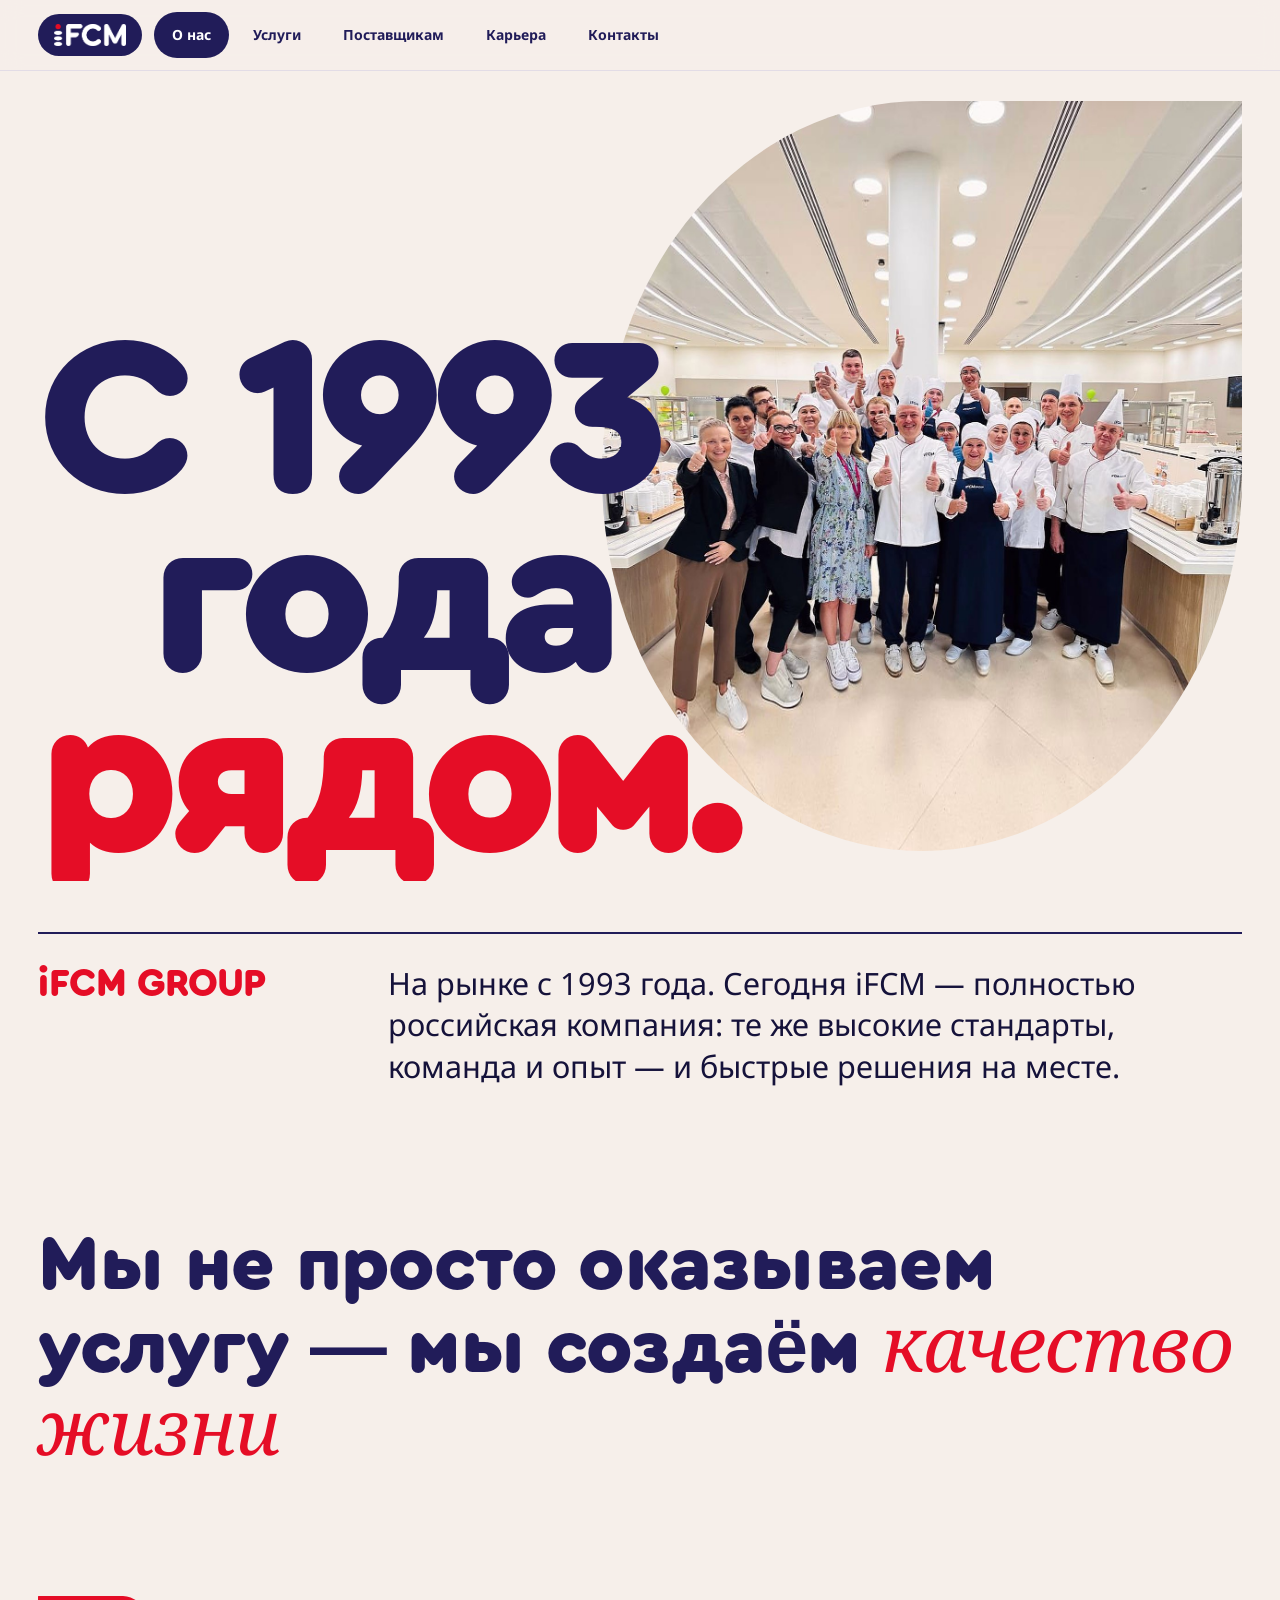
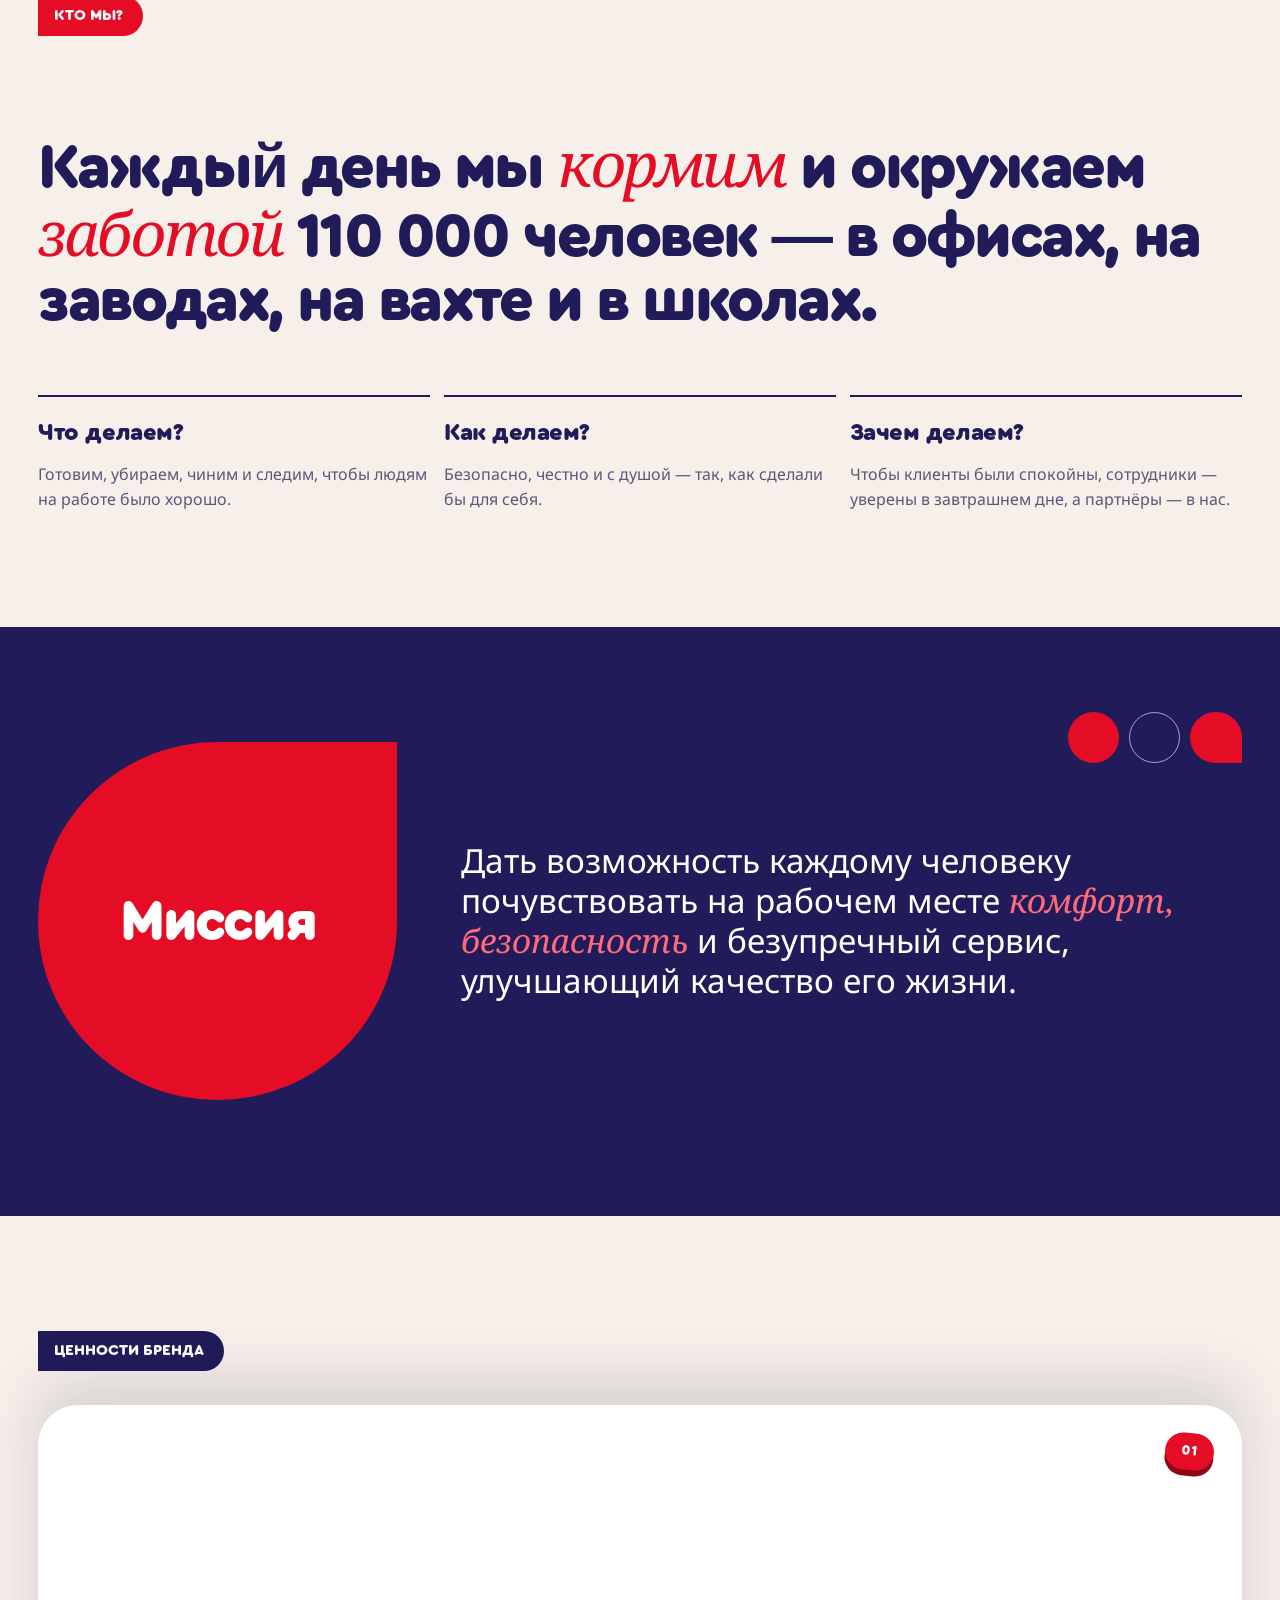
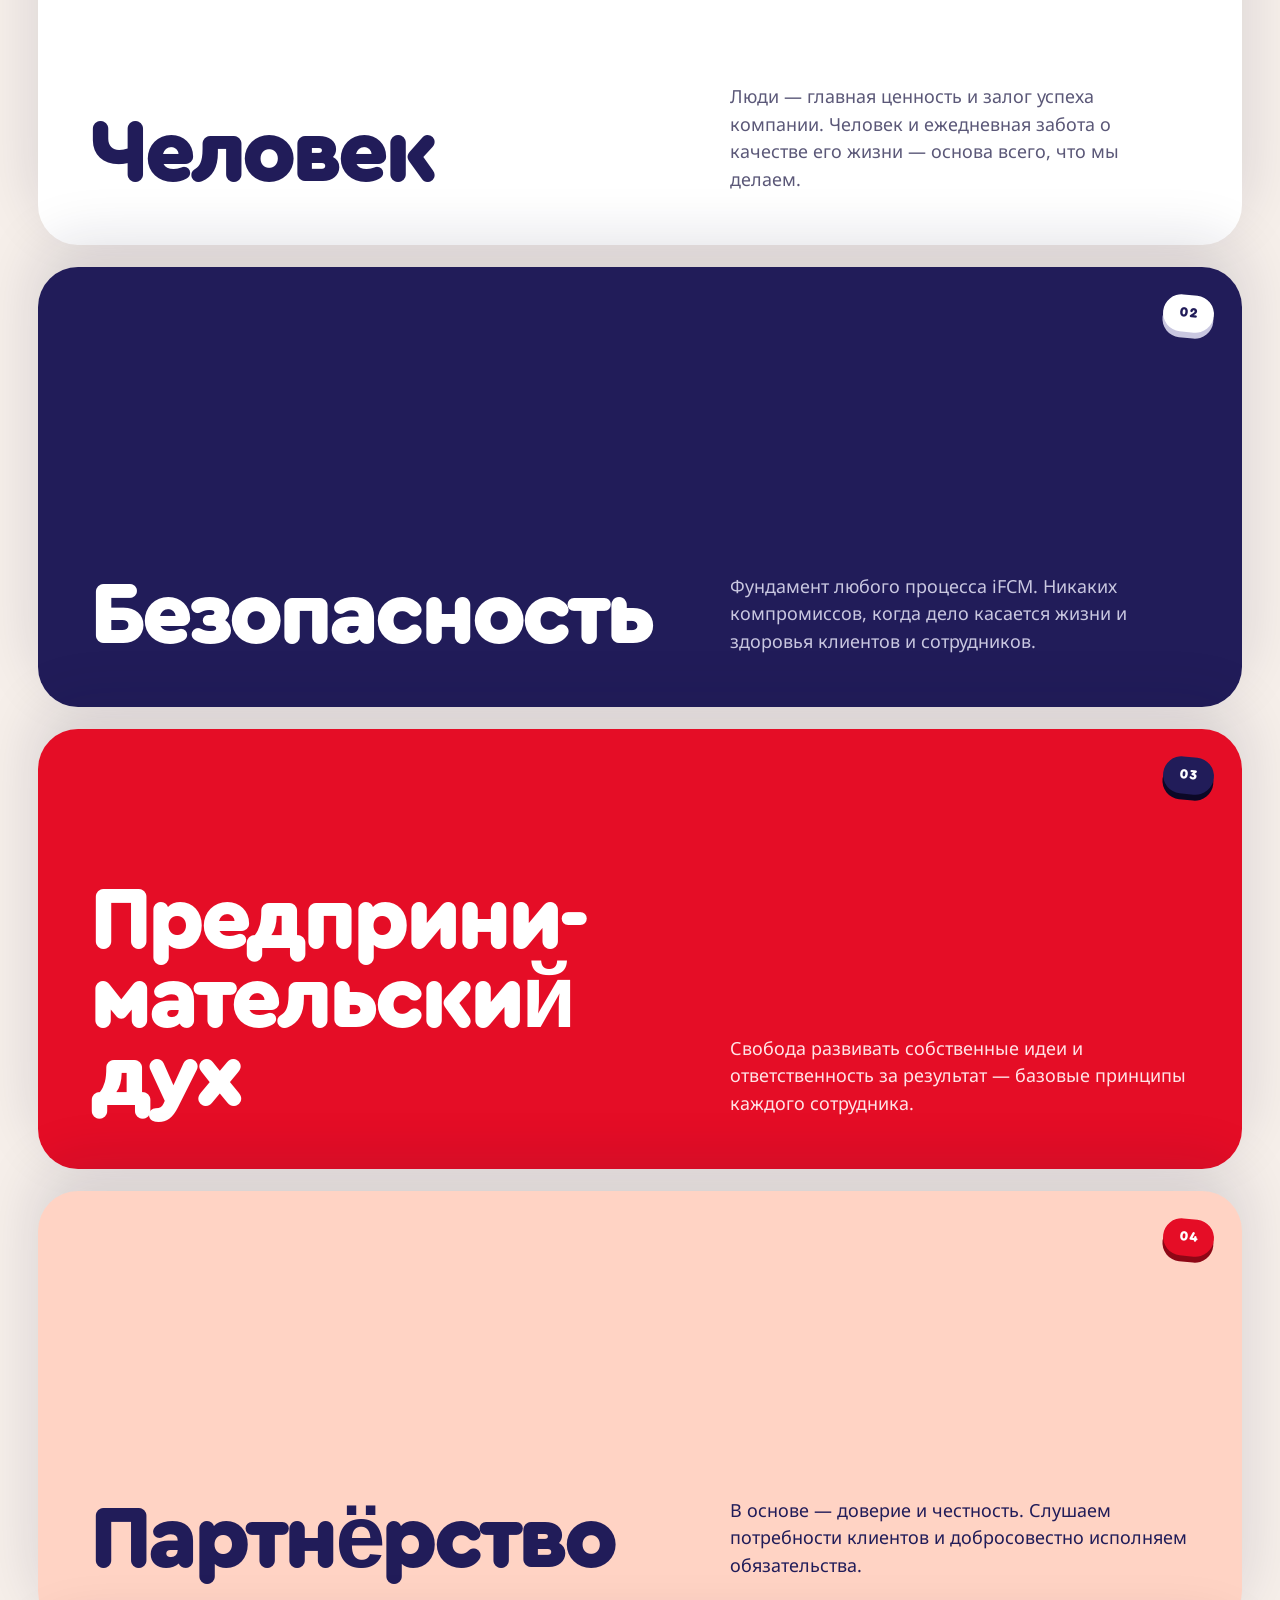
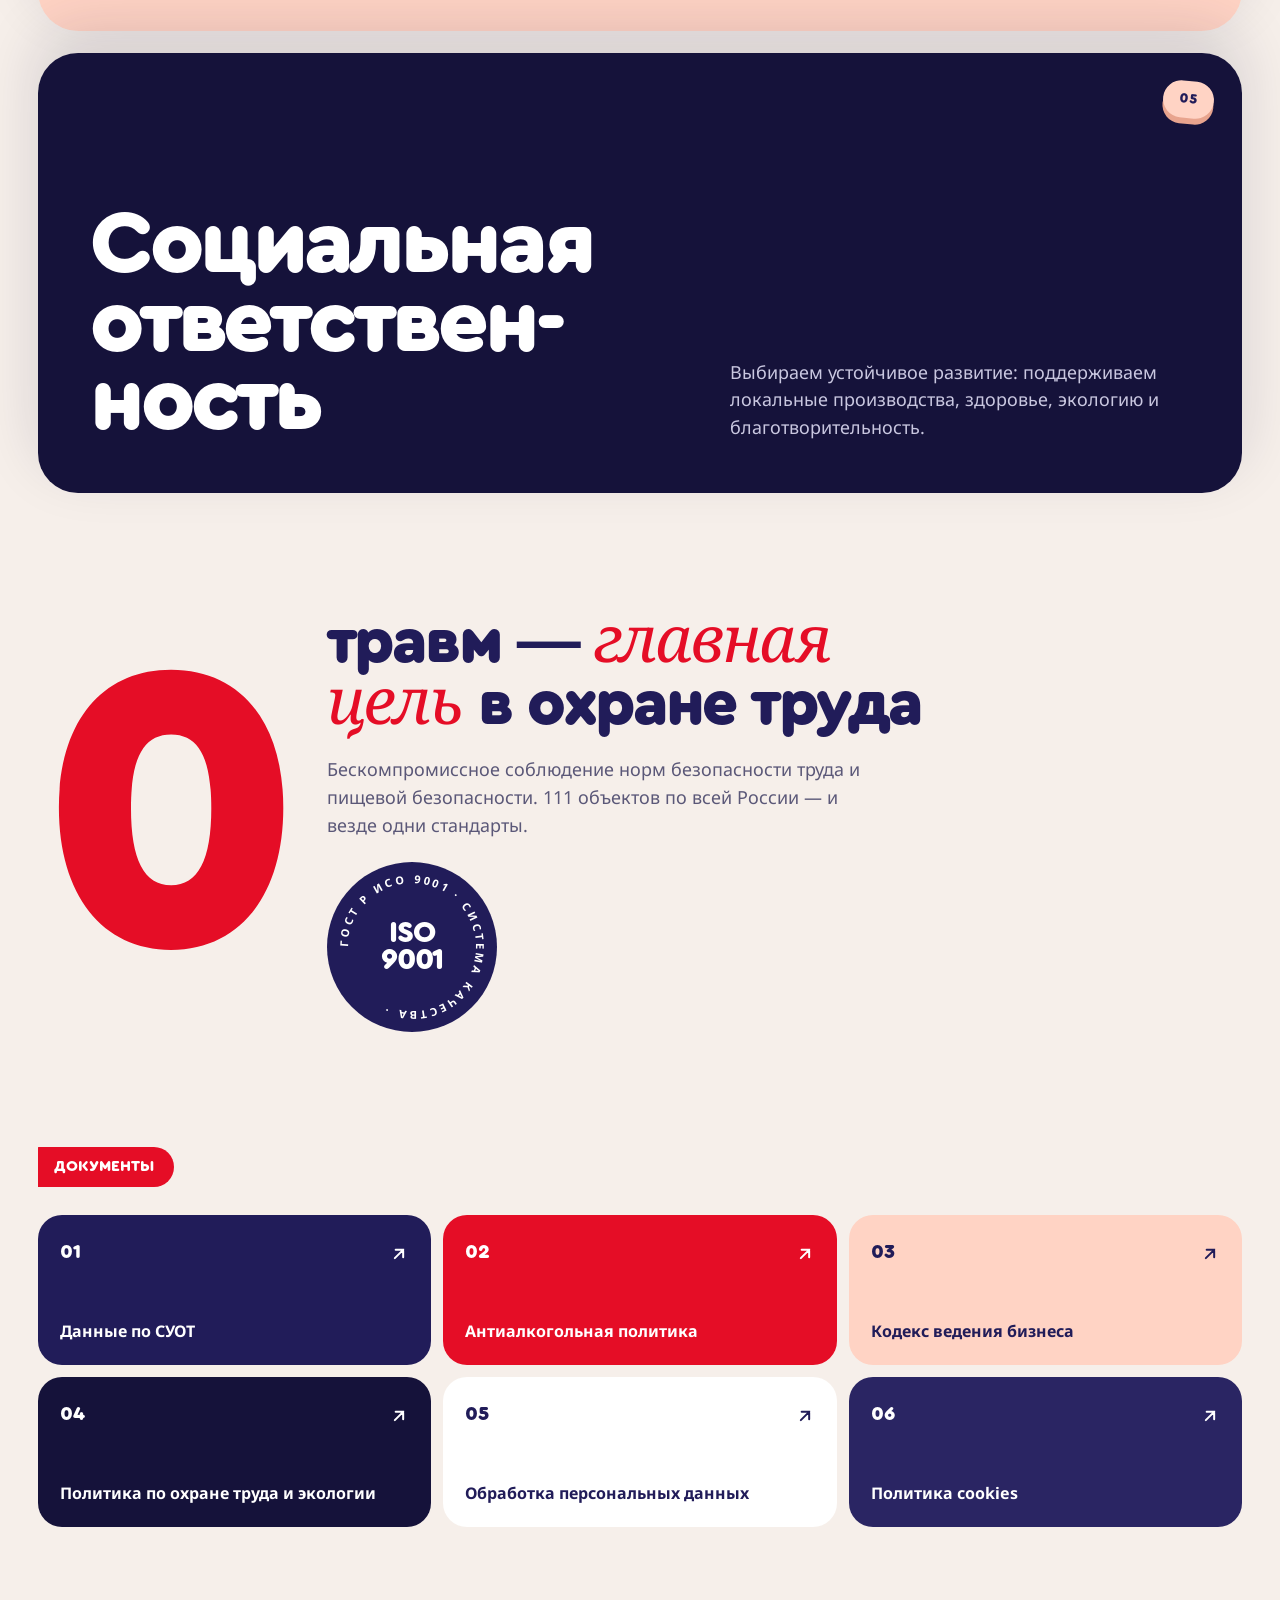
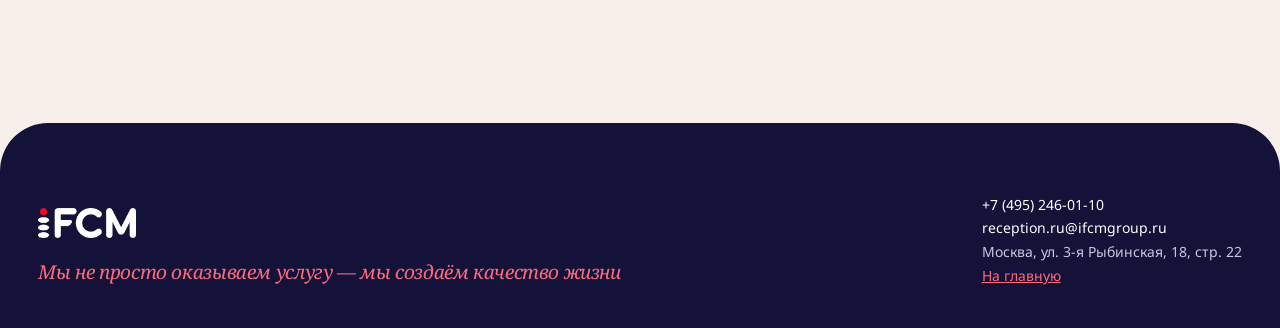
==== commit 0416ec1f: "Add files via upload" ====
--- a/about.html
+++ b/about.html
@@ -385,6 +385,21 @@
 @media (max-width:860px){.sv-more{grid-template-columns:minmax(0,1fr)}}
 .slg{padding-block:clamp(50px,7vw,110px) 10px}.slg p{margin:0;font-size:clamp(40px,6vw,96px);line-height:1;color:var(--navy);max-width:1200px;letter-spacing:-.01em}.slg p em{font-family:var(--serif);font-style:italic;font-weight:400;color:var(--red)}
 .tabs .tab-hid{display:none!important}
+.seg-tabs a.stk{opacity:1;text-decoration:none}.seg-b{scroll-margin-top:90px}
+
+.ub{scroll-margin-top:80px}
+/* Карьера: доверие и шаги */
+.cr-trust,.cr-steps{display:flex;flex-direction:column;gap:22px}
+.cr-trust h2,.cr-steps h2{margin:0;font-size:clamp(34px,4vw,60px);color:var(--navy);line-height:1}.cr-trust h2 .s,.cr-steps h2 .s{color:var(--red)}
+.cr-facts{display:grid;grid-template-columns:repeat(4,minmax(0,1fr));gap:14px}
+.cr-facts>div{background:var(--navy);color:#fff;border-radius:28px;padding:26px;display:flex;flex-direction:column;gap:8px}
+.cr-facts>div:nth-child(2){background:var(--red)}.cr-facts>div:nth-child(3){background:#fff;color:var(--navy)}.cr-facts>div:nth-child(4){background:var(--peach);color:var(--navy)}
+.cr-facts b{font-size:clamp(40px,4.4vw,64px);line-height:1}.cr-facts span{font-size:15.5px;line-height:1.4;opacity:.9}
+.cr-steps ol{list-style:none;margin:0;padding:0;display:grid;grid-template-columns:repeat(3,minmax(0,1fr));gap:14px;counter-reset:st}
+.cr-steps li{background:#fff;border-radius:28px;padding:26px 26px 28px;display:flex;flex-direction:column;gap:8px;counter-increment:st}
+.cr-steps li::before{content:counter(st);font-family:var(--display);font-weight:900;font-size:22px;width:46px;height:46px;border-radius:50% 0 50% 50%;background:var(--red);color:#fff;display:grid;place-items:center;margin-bottom:6px}
+.cr-steps li b{font-family:var(--display);font-size:24px;color:var(--navy)}.cr-steps li span{color:var(--muted);line-height:1.45}
+@media (max-width:900px){.cr-facts{grid-template-columns:repeat(2,minmax(0,1fr))}.cr-steps ol{grid-template-columns:minmax(0,1fr)}}
 .lang-sw{margin-left:auto;flex:none;background:#fff;color:var(--navy);border-radius:999px;padding:11px 16px;font-weight:700;font-size:14px;text-decoration:none}.lang-sw:hover{background:var(--peach)}@media (max-width:700px){.bar .logo{order:0}.lang-sw{order:1}.bar .tabs{order:2}.k-hero h1{color:var(--navy);text-shadow:none}}
 </style>
 
@@ -416,11 +431,11 @@
 
   <div class="sec w"><div class="wrap">
     <span class="plate" style="margin-bottom:34px">Кто мы?</span>
-    <p class="manifest d">Мы создаём и развиваем сервисы <em>корпоративного питания</em> и <em>технической эксплуатации</em> зданий — для 110 000 человек каждый день.</p>
+    <p class="manifest d">Каждый день мы <em>кормим</em> и окружаем <em>заботой</em> 110 000 человек — в офисах, на заводах, на вахте и в школах.</p>
     <div class="trio">
-      <div><b>Что делаем?</b><p>Каждый день создаём, развиваем и управляем безупречными сервисами, улучшая качество жизни.</p></div>
-      <div><b>Как делаем?</b><p>Безопасно, 100% качественно, с постоянством, честно, вдумчиво и социально-ответственно.</p></div>
-      <div><b>Зачем делаем?</b><p>Чтобы клиенты были довольны, сотрудники — вовлечены и уверены в завтрашнем дне, поставщики — стабильны.</p></div>
+      <div><b>Что делаем?</b><p>Готовим, убираем, чиним и следим, чтобы людям на работе было хорошо.</p></div>
+      <div><b>Как делаем?</b><p>Безопасно, честно и с душой — так, как сделали бы для себя.</p></div>
+      <div><b>Зачем делаем?</b><p>Чтобы клиенты были спокойны, сотрудники — уверены в завтрашнем дне, а партнёры — в нас.</p></div>
     </div>
   </div></div>
 
@@ -445,7 +460,7 @@
     <div class="zero d">0</div>
     <div style="flex:1 1 380px;display:flex;flex-direction:column;gap:22px">
       <h2 class="d" style="font-size:clamp(40px,5vw,76px);line-height:.9;color:var(--navy)">травм — <span class="s" style="color:var(--red)">главная цель</span> в охране труда</h2>
-      <p style="margin:0;font-size:18px;color:var(--muted);max-width:560px">Бескомпромиссное соблюдение норм безопасности труда и пищевой безопасности. 7 регионов присутствия, единые стандарты.</p>
+      <p style="margin:0;font-size:18px;color:var(--muted);max-width:560px">Бескомпромиссное соблюдение норм безопасности труда и пищевой безопасности. 111 объектов по всей России — и везде одни стандарты.</p>
       <div class="badge"><svg viewBox="0 0 170 170" aria-hidden="true"><defs><path id="bc" d="M85,85 m-64,0 a64,64 0 1,1 128,0 a64,64 0 1,1 -128,0"/></defs><text fill="#fff" font-size="11" font-weight="700" letter-spacing="3" font-family="Noto Sans, Arial"><textPath href="#bc">ГОСТ Р ИСО 9001 · СИСТЕМА КАЧЕСТВА ·</textPath></text></svg><span class="d" style="font-size:30px;line-height:.9;text-align:center">ISO<br>9001</span></div>
     </div>
   </div></div>
@@ -467,42 +482,42 @@
 <section class="page" id="services" role="tabpanel" hidden>
   <nav class="vsw w wrap" aria-label="Как смотреть услуги"><a href="services.html" aria-current="page" class="on">По направлениям</a><a href="industries.html" >По отраслям</a></nav>
   <div class="s-head w wrap">
-    <h1 class="d"><span data-sk="h1a">100+</span> <span class="s" data-sk="h1b">услуг</span><br><span data-sk="h1c">«под ключ»</span></h1>
-    <p style="margin:0;max-width:380px;font-size:18px;color:var(--muted)" data-sk="sub">Четыре направления и больше ста услуг — закрываем одним договором.</p>
+    <h1 class="d"><span data-sk="h1a">100</span> <span class="s" data-sk="h1b">услуг</span><br><span data-sk="h1c">«под ключ»</span></h1>
+    <p style="margin:0;max-width:380px;font-size:18px;color:var(--muted)" data-sk="sub">Сто видов услуг, а договор один. Вам — одно окно, нам — вся забота.</p>
   </div>
   <div class="ubands">
-<div class="ub dk" id="s1"><div class="ub-in"><div class="ub-tx"><span class="ub-n d">01 / 04</span><h2 class="d"><span data-sk="s1t1">Организация</span><br><span class="s" data-sk="s1t2">питания</span></h2><p class="ub-l" data-sk="s1lead">От столовых полного цикла и фабрики-кухни до доставки горячего обеда до рабочего места.</p><ul data-sl="s1list"><li>Ресторан в дневную и ночную смены</li><li>Кухня полного цикла</li><li>Доставка в офис</li><li>Кофепоинт «на доверии»</li><li>Банкеты и VIP</li><li>Карты дотаций</li><li>Анимационный календарь</li><li>Бонусы в ресторанах</li></ul><a class="ub-cta" href="contacts.html">Оставить заявку <svg width="18" height="18" viewBox="0 0 24 24" fill="none" stroke="currentColor" stroke-width="2.6" stroke-linecap="round" aria-hidden="true"><path d="M5 12h14M13 6l6 6-6 6"/></svg></a></div><div class="ub-pic"><div class="ub-ph" data-sp="s1ph" role="img" aria-label="Организация питания" style="background-image:url(img/salad.jpg);background-position:62% 30%;border-radius:50% 0 50% 50%;aspect-ratio:1/1"></div><span class="stk red" data-sk="s1stk">Вкусно</span></div></div></div>
-<div class="ub lt rev" id="s2"><div class="ub-in"><div class="ub-tx"><span class="ub-n d">02 / 04</span><h2 class="d"><span data-sk="s2t1">Эксплуатация</span><br><span class="s" data-sk="s2t2">зданий 24/7</span></h2><p class="ub-l" data-sk="s2lead">Работа всех инженерных систем круглосуточно — на месте или с мобильными сервисами.</p><ul data-sl="s2list"><li>Электрика и электроизмерения</li><li>Освещение</li><li>СКУД и видео</li><li>Пожарная сигнализация</li><li>Водоснабжение</li><li>Очистные системы</li><li>Лифты и котельные</li><li>Строительный ремонт</li></ul><a class="ub-cta" href="contacts.html">Оставить заявку <svg width="18" height="18" viewBox="0 0 24 24" fill="none" stroke="currentColor" stroke-width="2.6" stroke-linecap="round" aria-hidden="true"><path d="M5 12h14M13 6l6 6-6 6"/></svg></a></div><div class="ub-pic"><div class="ub-ph" data-sp="s2ph" role="img" aria-label="Эксплуатация зданий 24/7" style="background-image:url(img/ceiling.jpg);background-position:55% 25%;border-radius:50%;aspect-ratio:1/1"></div><span class="stk white" data-sk="s2stk">Надёжно</span></div></div></div>
-<div class="ub dk" id="s3"><div class="ub-in"><div class="ub-tx"><span class="ub-n d">03 / 04</span><h2 class="d"><span data-sk="s3t1">Управление</span><br><span class="s" data-sk="s3t2">инфраструктурой</span></h2><p class="ub-l" data-sk="s3lead">Все инфраструктурные задачи — по единому договору.</p><ul data-sl="s3list"><li>Клининг</li><li>Ресепшн</li><li>Охрана</li><li>Озеленение</li><li>Почта</li><li>Управление отходами</li><li>Прачечная</li><li>Транспорт</li><li>Фитнес и досуг</li></ul><a class="ub-cta" href="contacts.html">Оставить заявку <svg width="18" height="18" viewBox="0 0 24 24" fill="none" stroke="currentColor" stroke-width="2.6" stroke-linecap="round" aria-hidden="true"><path d="M5 12h14M13 6l6 6-6 6"/></svg></a></div><div class="ub-pic"><div class="ub-ph" data-sp="s3ph" role="img" aria-label="Управление инфраструктурой" style="background-image:url(img/gardener.jpg);background-position:30% 30%;border-radius:999px 999px 28px 28px;aspect-ratio:4/5"></div><span class="stk navy" data-sk="s3stk" style="left:-3%;bottom:3%">Чисто</span></div></div></div>
-<div class="ub lt rev" id="s4"><div class="ub-in"><div class="ub-tx"><span class="ub-n d">04 / 04</span><h2 class="d"><span data-sk="s4t1">Жилые комплексы</span><br><span class="s" data-sk="s4t2">«под ключ»</span></h2><p class="ub-l" data-sk="s4lead">Вахтовые посёлки и жилые комплексы: проживание, питание, инженерия.</p><ul data-sl="s4list"><li>Гостиничное обслуживание</li><li>Сбалансированное питание</li><li>Эксплуатация инженерных систем</li></ul><a class="ub-cta" href="contacts.html">Оставить заявку <svg width="18" height="18" viewBox="0 0 24 24" fill="none" stroke="currentColor" stroke-width="2.6" stroke-linecap="round" aria-hidden="true"><path d="M5 12h14M13 6l6 6-6 6"/></svg></a></div><div class="ub-pic"><div class="ub-ph" data-sp="s4ph" role="img" aria-label="Жилые комплексы «под ключ»" style="background-image:url(img/engineers.jpg);background-position:65% 30%;border-radius:0 50% 50% 50%;aspect-ratio:1/1"></div><span class="stk peach" data-sk="s4stk">Как дома</span></div></div></div>
+<div class="ub dk" id="s1"><div class="ub-in"><div class="ub-tx"><span class="ub-n d">01 / 04</span><h2 class="d"><span data-sk="s1t1">Корпоративное</span><br><span class="s" data-sk="s1t2">питание</span></h2><p class="ub-l" data-sk="s1lead">Горячий обед, свежий кофе и десерт к чаю — от ресторана на площадке до доставки прямо к рабочему месту.</p><ul data-sl="s1list"><li>Рестораны и столовые полного цикла</li><li>Буфеты и экспресс-буфет с предзаказом</li><li>Кофе-поинты и вендинг</li><li>Питание на вынос и доставка</li><li>Банкеты, кофе-брейки и VIP</li><li>Тематические дни и сезонное меню</li><li>Дотации и карты питания</li><li>Проект и оснащение столовой</li></ul><a class="ub-cta" href="contacts.html">Оставить заявку <svg width="18" height="18" viewBox="0 0 24 24" fill="none" stroke="currentColor" stroke-width="2.6" stroke-linecap="round" aria-hidden="true"><path d="M5 12h14M13 6l6 6-6 6"/></svg></a></div><div class="ub-pic"><div class="ub-ph" data-sp="s1ph" role="img" aria-label="Корпоративное питание" style="background-image:url(img/salad.jpg);background-position:62% 30%;border-radius:50% 0 50% 50%;aspect-ratio:1/1"></div><span class="stk red" data-sk="s1stk">Вкусно</span></div></div></div>
+<div class="ub lt rev" id="s2"><div class="ub-in"><div class="ub-tx"><span class="ub-n d">02 / 04</span><h2 class="d"><span data-sk="s2t1">Обслуживание</span><br><span class="s" data-sk="s2t2">зданий 24/7</span></h2><p class="ub-l" data-sk="s2lead">Свет, тепло, вода и лифты работают круглосуточно — об этом думаем мы, а не вы.</p><ul data-sl="s2list"><li>Обслуживание зданий и сооружений</li><li>Техническая помощь 24/7 и мелкий ремонт</li><li>Электросети и экономия энергии</li><li>Вода, тепло, лифты и котельные</li><li>Пожарная безопасность</li><li>Пропуска и видеонаблюдение</li><li>Ремонт промышленного оборудования</li><li>Спецтехника</li></ul><a class="ub-cta" href="contacts.html">Оставить заявку <svg width="18" height="18" viewBox="0 0 24 24" fill="none" stroke="currentColor" stroke-width="2.6" stroke-linecap="round" aria-hidden="true"><path d="M5 12h14M13 6l6 6-6 6"/></svg></a></div><div class="ub-pic"><div class="ub-ph" data-sp="s2ph" role="img" aria-label="Эксплуатация зданий 24/7" style="background-image:url(img/ceiling.jpg);background-position:55% 25%;border-radius:50%;aspect-ratio:1/1"></div><span class="stk white" data-sk="s2stk">Надёжно</span></div></div></div>
+<div class="ub dk" id="s3"><div class="ub-in"><div class="ub-tx"><span class="ub-n d">03 / 04</span><h2 class="d"><span data-sk="s3t1">Чистота</span><br><span class="s" data-sk="s3t2">и порядок</span></h2><p class="ub-l" data-sk="s3lead">Чисто в офисе, на заводе и на территории — круглый год, даже в снегопад.</p><ul data-sl="s3list"><li>Уборка помещений и территорий</li><li>Промышленный клининг</li><li>Прачечная и химчистка</li><li>Уборка снега и антиобледенение</li><li>Озеленение</li><li>Защита от вредителей</li><li>Вывоз отходов</li><li>Ресепшн, охрана и склады</li></ul><a class="ub-cta" href="contacts.html">Оставить заявку <svg width="18" height="18" viewBox="0 0 24 24" fill="none" stroke="currentColor" stroke-width="2.6" stroke-linecap="round" aria-hidden="true"><path d="M5 12h14M13 6l6 6-6 6"/></svg></a></div><div class="ub-pic"><div class="ub-ph" data-sp="s3ph" role="img" aria-label="Управление инфраструктурой" style="background-image:url(img/gardener.jpg);background-position:30% 30%;border-radius:999px 999px 28px 28px;aspect-ratio:4/5"></div><span class="stk navy" data-sk="s3stk" style="left:-3%;bottom:3%">Чисто</span></div></div></div>
+<div class="ub lt rev" id="s4"><div class="ub-in"><div class="ub-tx"><span class="ub-n d">04 / 04</span><h2 class="d"><span data-sk="s4t1">Вахтовые посёлки</span><br><span class="s" data-sk="s4t2">«под ключ»</span></h2><p class="ub-l" data-sk="s4lead">Там, где до города далеко, создаём дом: тёплое жильё, вкусная еда и всё, что нужно для жизни на вахте.</p><ul data-sl="s4list"><li>Размещение и регистрация</li><li>Питание 24/7</li><li>Магазин на объекте</li><li>Медпункт</li><li>Уборка и прачечная</li><li>Обслуживание посёлка 24/7</li><li>Завоз продуктов и материалов</li><li>Спецтехника</li></ul><a class="ub-cta" href="contacts.html">Оставить заявку <svg width="18" height="18" viewBox="0 0 24 24" fill="none" stroke="currentColor" stroke-width="2.6" stroke-linecap="round" aria-hidden="true"><path d="M5 12h14M13 6l6 6-6 6"/></svg></a></div><div class="ub-pic"><div class="ub-ph" data-sp="s4ph" role="img" aria-label="Жилые комплексы «под ключ»" style="background-image:url(img/engineers.jpg);background-position:65% 30%;border-radius:0 50% 50% 50%;aspect-ratio:1/1"></div><span class="stk peach" data-sk="s4stk">Как дома</span></div></div></div>
   </div>
 <div class="sv-more"><div class="sv-faq"><h2 class="d">Частые вопросы</h2>
-    <details open><summary>Чем вы отличаетесь?</summary><p>Одна команда закрывает питание, эксплуатацию и инфраструктурные сервисы — одним договором. С 1993 года, более 8 000 сотрудников, 40 городов.</p></details>
+    <details open><summary>Чем вы отличаетесь?</summary><p>Одна команда берёт на себя всё: питание, обслуживание здания и чистоту — по одному договору. С 1993 года, более 8 000 сотрудников и 111 объектов по России.</p></details>
     <details><summary>Как оформлен персонал?</summary><p>Официальное трудоустройство и 100% белая зарплата. Медосмотры и обучение для всех сотрудников.</p></details>
-    <details><summary>Можно заказать одну услугу?</summary><p>Да. Можно начать с одного направления и добавить другие позже.</p></details>
+    <details><summary>Можно заказать одну услугу?</summary><p>Конечно. Начните с того, что нужнее всего, а остальное добавим, когда захотите.</p></details>
     <details><summary>Как быстро вы запускаетесь?</summary><p>Крупные проекты мы запускали за 25–30 дней. Срок для вашего объекта назовём после расчёта.</p></details>
   </div></div>
-  <div class="marq" aria-hidden="true"><div class="d"><span>Питание</span><span class="bdot" aria-hidden="true"></span><span class="out">Инженерия 24/7</span><span class="bdot" aria-hidden="true"></span><span>Клининг</span><span class="bdot" aria-hidden="true"></span><span class="out">Вахтовые посёлки</span><span class="bdot" aria-hidden="true"></span><span>Питание</span><span class="bdot" aria-hidden="true"></span><span class="out">Инженерия 24/7</span><span class="bdot" aria-hidden="true"></span><span>Клининг</span><span class="bdot" aria-hidden="true"></span><span class="out">Вахтовые посёлки</span><span class="bdot" aria-hidden="true"></span></div></div>
+  <div class="marq" aria-hidden="true"><div class="d"><span>Питание</span><span class="bdot" aria-hidden="true"></span><span class="out">Здания 24/7</span><span class="bdot" aria-hidden="true"></span><span>Чистота</span><span class="bdot" aria-hidden="true"></span><span class="out">Вахтовые посёлки</span><span class="bdot" aria-hidden="true"></span><span>Питание</span><span class="bdot" aria-hidden="true"></span><span class="out">Здания 24/7</span><span class="bdot" aria-hidden="true"></span><span>Чистота</span><span class="bdot" aria-hidden="true"></span><span class="out">Вахтовые посёлки</span><span class="bdot" aria-hidden="true"></span></div></div>
 </section>
 
 <section class="page" id="industries" role="tabpanel" hidden>
   <nav class="vsw w wrap" aria-label="Как смотреть услуги"><a href="services.html" >По направлениям</a><a href="industries.html" aria-current="page" class="on">По отраслям</a></nav>
   <div class="s-head w wrap">
     <h1 class="d">Решения <span class="s">по отраслям</span></h1>
-    <p style="margin:0;max-width:380px;font-size:18px;color:var(--muted)">Выберите свою — покажем, что делаем, и реальный результат.</p>
+    <p style="margin:0;max-width:380px;font-size:18px;color:var(--muted)">У каждой отрасли свои заботы. Найдите свою — и посмотрите, что мы уже умеем.</p>
   </div>
   <div class="w wrap ind-facts"><div><b class="d">98%</b><span>партнёров остаются с нами</span></div><div><b class="d">28 лет</b><span>самое долгое партнёрство</span></div><div><b class="d">111</b><span>локаций по России</span></div></div>
-  <div class="w wrap seg-tabs" id="segTabs" role="group" aria-label="Отрасль"><button type="button" class="stk red" data-seg="office" aria-pressed="true">Офисы</button><button type="button" class="stk white" data-seg="plant" aria-pressed="false">Производства</button><button type="button" class="stk navy" data-seg="remote" aria-pressed="false">Вахта</button><button type="button" class="stk peach" data-seg="ifm" aria-pressed="false">IFM</button><button type="button" class="stk red" data-seg="edu" aria-pressed="false">Образование</button></div>
+  <div class="w wrap seg-tabs" id="segTabs" role="group" aria-label="Отрасль"><a class="stk red" href="#seg-office">Офисы</a><a class="stk white" href="#seg-plant">Производства</a><a class="stk navy" href="#seg-remote">Вахта</a><a class="stk peach" href="#seg-ifm">Под ключ</a><a class="stk red" href="#seg-edu">Образование</a></div>
   <div class="ubands">
-<div class="ub dk seg-b" id="seg-office"><div class="ub-in"><div class="ub-tx"><span class="ub-n d">01 / 05</span><h2 class="d">Офисы<br><span class="s">и бизнес-центры</span></h2><p class="ub-l">Корпоративные рестораны в бизнес-центрах класса А и головных офисах.</p><ul><li>Рестораны и кафетерии</li><li>Кофе-пойнты</li><li>Банкеты и VIP</li><li>Клининг и ресепшн</li></ul><a class="ub-cta" href="contacts.html#form">Запросить расчёт <svg width="18" height="18" viewBox="0 0 24 24" fill="none" stroke="currentColor" stroke-width="2.6" stroke-linecap="round" aria-hidden="true"><path d="M5 12h14M13 6l6 6-6 6"/></svg></a></div><div class="ub-pic"><div class="ub-ph" role="img" aria-label="Офисы и бизнес-центры" style="background-image:url(img/cafe.jpg);background-position:center;border-radius:50% 0 50% 50%;aspect-ratio:1/1"></div><span class="stk red">Вкусно</span></div></div>
+<div class="ub dk seg-b" id="seg-office"><div class="ub-in"><div class="ub-tx"><span class="ub-n d">01 / 05</span><h2 class="d">Офисы<br><span class="s">и бизнес-центры</span></h2><p class="ub-l">Ресторан, в который хочется спуститься на обед, и офис, где всегда чисто и уютно.</p><ul><li>Рестораны и кафетерии</li><li>Кофе-пойнты</li><li>Банкеты и VIP</li><li>Чистота и ресепшн</li></ul><a class="ub-cta" href="contacts.html#form">Запросить расчёт <svg width="18" height="18" viewBox="0 0 24 24" fill="none" stroke="currentColor" stroke-width="2.6" stroke-linecap="round" aria-hidden="true"><path d="M5 12h14M13 6l6 6-6 6"/></svg></a></div><div class="ub-pic"><div class="ub-ph" role="img" aria-label="Офисы и бизнес-центры" style="background-image:url(img/cafe.jpg);background-position:center;border-radius:50% 0 50% 50%;aspect-ratio:1/1"></div><span class="stk red">Вкусно</span></div></div>
 <div class="cz"><div class="cz-n d">25 лет</div><div class="cz-t"><span class="cz-tag">Опыт iFCM · Офисы и БЦ</span><b>на рынке корпоративных ресторанов в бизнес-центрах и офисах</b><p>Рестораны в бизнес-центрах класса А и головных офисах — до 1 850 гостей в день в каждом.</p></div></div></div>
-<div class="ub lt rev seg-b" id="seg-plant" hidden><div class="ub-in"><div class="ub-tx"><span class="ub-n d">02 / 05</span><h2 class="d">Производства<br><span class="s">24/7</span></h2><p class="ub-l">Питание всех смен — днём и ночью, быстро и без очередей.</p><ul><li>Столовые и буфеты</li><li>Предзаказ на проходной</li><li>Карты питания</li><li>VIP-обслуживание</li></ul><a class="ub-cta" href="contacts.html#form">Запросить расчёт <svg width="18" height="18" viewBox="0 0 24 24" fill="none" stroke="currentColor" stroke-width="2.6" stroke-linecap="round" aria-hidden="true"><path d="M5 12h14M13 6l6 6-6 6"/></svg></a></div><div class="ub-pic"><div class="ub-ph" role="img" aria-label="Производства 24/7" style="background-image:url(img/plant.jpg);background-position:center;border-radius:50%;aspect-ratio:1/1"></div><span class="stk white">Сытно</span></div></div>
+<div class="ub lt rev seg-b" id="seg-plant"><div class="ub-in"><div class="ub-tx"><span class="ub-n d">02 / 05</span><h2 class="d">Производства<br><span class="s">24/7</span></h2><p class="ub-l">Горячая еда для каждой смены — днём и ночью, быстро и без очередей.</p><ul><li>Столовые и буфеты</li><li>Предзаказ на проходной</li><li>Карты питания</li><li>VIP-обслуживание</li></ul><a class="ub-cta" href="contacts.html#form">Запросить расчёт <svg width="18" height="18" viewBox="0 0 24 24" fill="none" stroke="currentColor" stroke-width="2.6" stroke-linecap="round" aria-hidden="true"><path d="M5 12h14M13 6l6 6-6 6"/></svg></a></div><div class="ub-pic"><div class="ub-ph" role="img" aria-label="Производства 24/7" style="background-image:url(img/plant.jpg);background-position:center;border-radius:50%;aspect-ratio:1/1"></div><span class="stk white">Сытно</span></div></div>
 <div class="cz"><div class="cz-n d">280</div><div class="cz-t"><span class="cz-tag">Опыт iFCM · Производства</span><b>столовых и кафе iFCM по всей России</b><p>Машиностроение, фармацевтика, пищевая промышленность. Предзаказ обеда на проходной — в перерыв без очередей.</p></div></div></div>
-<div class="ub dk seg-b" id="seg-remote" hidden><div class="ub-in"><div class="ub-tx"><span class="ub-n d">03 / 05</span><h2 class="d">Вахта<br><span class="s">и месторождения</span></h2><p class="ub-l">Посёлок «под ключ»: жильё, питание и инженерия там, где до города далеко.</p><ul><li>Питание 24/7</li><li>Проживание</li><li>Завоз продуктов</li><li>Спецтехника</li></ul><a class="ub-cta" href="contacts.html#form">Запросить расчёт <svg width="18" height="18" viewBox="0 0 24 24" fill="none" stroke="currentColor" stroke-width="2.6" stroke-linecap="round" aria-hidden="true"><path d="M5 12h14M13 6l6 6-6 6"/></svg></a></div><div class="ub-pic"><div class="ub-ph" role="img" aria-label="Вахта и месторождения" style="background-image:url(img/remote.jpg);background-position:center;border-radius:999px 999px 28px 28px;aspect-ratio:1/1"></div><span class="stk navy">Как дома</span></div></div>
+<div class="ub dk seg-b" id="seg-remote"><div class="ub-in"><div class="ub-tx"><span class="ub-n d">03 / 05</span><h2 class="d">Вахта<br><span class="s">и месторождения</span></h2><p class="ub-l">Там, где до города далеко, создаём дом: жильё, еда и тепло для тех, кто на вахте.</p><ul><li>Питание 24/7</li><li>Проживание</li><li>Завоз продуктов</li><li>Спецтехника</li></ul><a class="ub-cta" href="contacts.html#form">Запросить расчёт <svg width="18" height="18" viewBox="0 0 24 24" fill="none" stroke="currentColor" stroke-width="2.6" stroke-linecap="round" aria-hidden="true"><path d="M5 12h14M13 6l6 6-6 6"/></svg></a></div><div class="ub-pic"><div class="ub-ph" role="img" aria-label="Вахта и месторождения" style="background-image:url(img/remote.jpg);background-position:center;border-radius:999px 999px 28px 28px;aspect-ratio:1/1"></div><span class="stk navy">Как дома</span></div></div>
 <div class="cz"><div class="cz-n d">39</div><div class="cz-t"><span class="cz-tag">Опыт iFCM · Вахта</span><b>удалённых локаций: месторождения, вахтовые посёлки, стройки</b><p>Запускаем объекты за 25–30 дней — даже в новогодние праздники.</p></div></div></div>
-<div class="ub lt rev seg-b" id="seg-ifm" hidden><div class="ub-in"><div class="ub-tx"><span class="ub-n d">04 / 05</span><h2 class="d">IFM<br><span class="s">«под ключ»</span></h2><p class="ub-l">Один договор и одно окно на все сервисы объекта.</p><ul><li>Питание</li><li>Техобслуживание 24/7</li><li>Клининг и прачечная</li><li>Склады и магазин</li></ul><a class="ub-cta" href="contacts.html#form">Запросить расчёт <svg width="18" height="18" viewBox="0 0 24 24" fill="none" stroke="currentColor" stroke-width="2.6" stroke-linecap="round" aria-hidden="true"><path d="M5 12h14M13 6l6 6-6 6"/></svg></a></div><div class="ub-pic"><div class="ub-ph" role="img" aria-label="IFM «под ключ»" style="background-image:url(img/hall.jpg);background-position:center;border-radius:0 50% 50% 50%;aspect-ratio:1/1"></div><span class="stk peach">Под ключ</span></div></div>
-<div class="cz"><div class="cz-n d">3,1 млн м²</div><div class="cz-t"><span class="cz-tag">Опыт iFCM · IFM «под ключ»</span><b>убираем на промышленных объектах</b><p>Питание, техобслуживание 24/7, клининг и склады — одним договором и через одно окно.</p></div></div></div>
-<div class="ub dk seg-b" id="seg-edu" hidden><div class="ub-in"><div class="ub-tx"><span class="ub-n d">05 / 05</span><h2 class="d">Образование<br><span class="s">с заботой</span></h2><p class="ub-l">Питание детей в частных и международных школах и детских садах.</p><ul><li>Завтраки и обеды</li><li>Питание по возрастным нормам</li><li>Клининг</li><li>Техобслуживание</li></ul><a class="ub-cta" href="contacts.html#form">Запросить расчёт <svg width="18" height="18" viewBox="0 0 24 24" fill="none" stroke="currentColor" stroke-width="2.6" stroke-linecap="round" aria-hidden="true"><path d="M5 12h14M13 6l6 6-6 6"/></svg></a></div><div class="ub-pic"><div class="ub-ph" role="img" aria-label="Образование с заботой" style="background-image:url(img/school.jpg);background-position:center;border-radius:50% 50% 50% 0;aspect-ratio:1/1"></div><span class="stk red">Полезно</span></div></div>
+<div class="ub lt rev seg-b" id="seg-ifm"><div class="ub-in"><div class="ub-tx"><span class="ub-n d">04 / 05</span><h2 class="d">Всё в одном<br><span class="s">«под ключ»</span></h2><p class="ub-l">Один договор и одно окно на всё: еда, здание, чистота и склады. Вы занимаетесь делом, остальное — на нас.</p><ul><li>Питание</li><li>Обслуживание здания 24/7</li><li>Уборка и прачечная</li><li>Склады и магазин</li></ul><a class="ub-cta" href="contacts.html#form">Запросить расчёт <svg width="18" height="18" viewBox="0 0 24 24" fill="none" stroke="currentColor" stroke-width="2.6" stroke-linecap="round" aria-hidden="true"><path d="M5 12h14M13 6l6 6-6 6"/></svg></a></div><div class="ub-pic"><div class="ub-ph" role="img" aria-label="Всё в одном «под ключ»" style="background-image:url(img/hall.jpg);background-position:center;border-radius:0 50% 50% 50%;aspect-ratio:1/1"></div><span class="stk peach">Под ключ</span></div></div>
+<div class="cz"><div class="cz-n d">3,1 млн м²</div><div class="cz-t"><span class="cz-tag">Опыт iFCM · Всё «под ключ»</span><b>убираем на промышленных объектах</b><p>Питание, техобслуживание 24/7, клининг и склады — одним договором и через одно окно.</p></div></div></div>
+<div class="ub dk seg-b" id="seg-edu"><div class="ub-in"><div class="ub-tx"><span class="ub-n d">05 / 05</span><h2 class="d">Образование<br><span class="s">с заботой</span></h2><p class="ub-l">Вкусные и полезные завтраки и обеды для школьников и малышей — по возрастным нормам и с заботой.</p><ul><li>Завтраки и обеды</li><li>Питание по возрастным нормам</li><li>Уборка</li><li>Обслуживание здания</li></ul><a class="ub-cta" href="contacts.html#form">Запросить расчёт <svg width="18" height="18" viewBox="0 0 24 24" fill="none" stroke="currentColor" stroke-width="2.6" stroke-linecap="round" aria-hidden="true"><path d="M5 12h14M13 6l6 6-6 6"/></svg></a></div><div class="ub-pic"><div class="ub-ph" role="img" aria-label="Образование с заботой" style="background-image:url(img/school.jpg);background-position:center;border-radius:50% 50% 50% 0;aspect-ratio:1/1"></div><span class="stk red">Полезно</span></div></div>
 <div class="cz"><div class="cz-n d">10</div><div class="cz-t"><span class="cz-tag">Опыт iFCM · Образование</span><b>школ и детских садов: гимназии, лицеи, международные школы</b><p>Кормим школьников с 2004 года.</p></div></div></div>
   </div>
 </section>
@@ -559,20 +574,39 @@
   <div class="sec w" style="padding-top:20px"><div class="wrap" style="display:flex;flex-direction:column;gap:22px">
     <span class="plate" data-ck="profPlate">Кем вы хотите работать?</span>
     <div class="prof" id="prof"></div>
-    <p class="d" id="profTxt" style="margin:0;font-size:clamp(24px,3vw,40px);line-height:1.1;color:var(--navy)" data-ck="profTxt">Выберите профессию — подскажем, с чего начать.</p>
+    <p class="d" id="profTxt" style="margin:0;font-size:clamp(24px,3vw,40px);line-height:1.1;color:var(--navy)" data-ck="profTxt">Выберите профессию — расскажем, с чего начать.</p>
   </div></div>
 
   <div class="sec w" style="padding-top:0"><div class="wrap perks">
-    <div class="perk"><svg class="sh" viewBox="0 0 90 90"><circle cx="45" cy="45" r="45" fill="#E50D26"/></svg><b data-ck="perk1t">Всё по закону</b><p data-ck="perk1p">Официальное трудоустройство, 100% белая зарплата, Трудовой кодекс.</p></div>
-    <div class="perk"><svg class="sh" viewBox="0 0 90 90"><path d="M45 0H90V45A45 45 0 1 1 45 0Z" fill="#211C59"/></svg><b data-ck="perk2t">Стабильность</b><p data-ck="perk2p">Гарантия стабильной работы и устойчивого развития компании.</p></div>
+    <div class="perk"><svg class="sh" viewBox="0 0 90 90"><circle cx="45" cy="45" r="45" fill="#E50D26"/></svg><b data-ck="perk1t">Всё по закону</b><p data-ck="perk1p">Официальное оформление, 100% белая зарплата и все гарантии по Трудовому кодексу. Без «серых» схем.</p></div>
+    <div class="perk"><svg class="sh" viewBox="0 0 90 90"><path d="M45 0H90V45A45 45 0 1 1 45 0Z" fill="#211C59"/></svg><b data-ck="perk2t">Стабильность</b><p data-ck="perk2p">Мы работаем с 1993 года, и 98% партнёров остаются с нами — значит, работа будет и завтра.</p></div>
     <div class="perk"><svg class="sh" viewBox="0 0 90 90"><path d="M0 0H45A45 45 0 0 1 45 90H0Z" fill="#FFD3C4"/></svg><b data-ck="perk3t">Забота о здоровье</b><p data-ck="perk3p">Оплачиваемые медосмотры, страхование, безопасные условия труда.</p></div>
-    <div class="perk"><svg class="sh" viewBox="0 0 90 90"><path d="M0 90V0A90 90 0 0 1 90 90Z" fill="#E50D26"/></svg><b data-ck="perk4t">Обучение и развитие</b><p data-ck="perk4p">Внутренние программы обучения и открытые возможности для роста.</p></div>
-  </div></div>
-
+    <div class="perk"><svg class="sh" viewBox="0 0 90 90"><path d="M0 90V0A90 90 0 0 1 90 90Z" fill="#E50D26"/></svg><b data-ck="perk4t">Обучение и развитие</b><p data-ck="perk4p">Научим профессии и поможем расти внутри компании.</p></div>
+  </div></div>
+
+
+  <div class="sec w" style="padding-top:0"><div class="wrap cr-trust">
+    <h2 class="d">Почему к нам <span class="s">идут и остаются</span></h2>
+    <div class="cr-facts">
+      <div><b class="d">8 000+</b><span>коллег по всей России — вы будете не одни</span></div>
+      <div><b class="d">1993</b><span>год, с которого мы работаем в России</span></div>
+      <div><b class="d">111</b><span>объектов: офисы, заводы, вахта и школы — есть из чего выбрать</span></div>
+      <div><b class="d">100%</b><span>белая зарплата — честно и вовремя</span></div>
+    </div>
+  </div></div>
   <div class="sec w" style="padding-top:0"><div class="wrap">
     <div class="vq-head" id="vacancies"><h2 class="d vq-h"><span data-ck="vacT1">Актуальные</span> <span class="s" data-ck="vacT2">вакансии</span></h2><p class="vq-sub" data-ck="vacSub">Официальное оформление, обучение и команда, которая всегда поможет.</p></div>
     <div class="qs vqs"><a class="q vq" data-cl href="#vacancies" style="background:#fff;color:var(--navy)"><span class="vq-ph" data-cp="v1ph" style="background-image:url(img/chef.jpg)"><span class="stk red vq-pill" data-ck="v1role">Повар</span></span><span class="vq-bd"><span class="vq-from" style="color:var(--muted)" data-ck="vacFrom">Зарплата</span><b class="d vq-sal" data-ck="v1sal">100% белая</b><span class="vq-hook" data-ck="v1hook">Кухня, которая кормит 110 000 человек в день</span><span class="vq-go"><span data-ck="vacGo">Хочу сюда</span> <svg width="22" height="22" viewBox="0 0 24 24" fill="none" stroke="currentColor" stroke-width="2.4" stroke-linecap="round" aria-hidden="true"><path d="M7 17L17 7M8 7h9v9"/></svg></span></span></a><a class="q vq" data-cl href="#vacancies" style="background:var(--red);color:#fff"><span class="vq-ph" data-cp="v2ph" style="background-image:url(img/engineer2.jpg)"><span class="stk white vq-pill" data-ck="v2role">Инженер</span></span><span class="vq-bd"><span class="vq-from" style="color:#FFD3C4" data-ck="vacFrom">Зарплата</span><b class="d vq-sal" data-ck="v2sal">100% белая</b><span class="vq-hook" data-ck="v2hook">Здания работают 24/7 — и это твоя заслуга</span><span class="vq-go"><span data-ck="vacGo">Хочу сюда</span> <svg width="22" height="22" viewBox="0 0 24 24" fill="none" stroke="currentColor" stroke-width="2.4" stroke-linecap="round" aria-hidden="true"><path d="M7 17L17 7M8 7h9v9"/></svg></span></span></a><a class="q vq" data-cl href="#vacancies" style="background:var(--navy);color:#fff"><span class="vq-ph" data-cp="v3ph" style="background-image:url(img/cleaner.jpg)"><span class="stk peach vq-pill" data-ck="v3role">Клининг</span></span><span class="vq-bd"><span class="vq-from" style="color:var(--lilac)" data-ck="vacFrom">Зарплата</span><b class="d vq-sal" data-ck="v3sal">100% белая</b><span class="vq-hook" data-ck="v3hook">Чистота, которую замечают каждый день</span><span class="vq-go"><span data-ck="vacGo">Хочу сюда</span> <svg width="22" height="22" viewBox="0 0 24 24" fill="none" stroke="currentColor" stroke-width="2.4" stroke-linecap="round" aria-hidden="true"><path d="M7 17L17 7M8 7h9v9"/></svg></span></span></a></div>
     <a class="vq-all" data-cl href="#vacancies"><b class="d" data-ck="vacAll">Смотреть все вакансии</b><i><svg width="22" height="22" viewBox="0 0 24 24" fill="none" stroke="currentColor" stroke-width="2.4" stroke-linecap="round" aria-hidden="true"><path d="M7 17L17 7M8 7h9v9"/></svg></i></a>
+  </div></div>
+
+  <div class="sec w" style="padding-top:0"><div class="wrap cr-steps">
+    <h2 class="d">Как к нам <span class="s">попасть</span></h2>
+    <ol>
+      <li><b>Откликнитесь</b><span>Выберите вакансию на hh.ru или оставьте телефон на сайте.</span></li>
+      <li><b>Познакомимся</b><span>Позвоним, ответим на вопросы и пригласим на встречу.</span></li>
+      <li><b>Добро пожаловать</b><span>Оформим официально и познакомим с командой.</span></li>
+    </ol>
   </div></div>
 </section>
 
@@ -590,7 +624,7 @@
   <div class="w"><div class="wrap k-grid">
     <div class="k-mob"><span class="k2-tag"><i></i>Центральный офис · Москва</span><a class="k2-phone" href="tel:+74952460110"><b class="d">+7 (495) 246-01-10</b></a><a class="k2-mail" href="mailto:reception.ru@ifcmgroup.ru">reception.ru@ifcmgroup.ru</a><div class="k2-addr"><span>107113, Москва, ул. 3-я Рыбинская, д. 18, стр. 22 · БЦ «Буревестник»</span><a class="btn white" href="#map">Маршрут <svg class="arw" width="20" height="20" viewBox="0 0 24 24" fill="none" stroke="currentColor" stroke-width="2.4" stroke-linecap="round" aria-hidden="true"><path d="M7 17L17 7M8 7h9v9"/></svg></a></div></div>
     <form class="k-card" id="kf" novalidate><span id="form" style="position:absolute;margin-top:-110px"></span><input id="kweb" name="website" tabindex="-1" autocomplete="off" aria-hidden="true" style="position:absolute;left:-9999px;width:1px;height:1px;opacity:0">
-      <div class="k-left"><span class="stk red k-plate">Заявка</span><h2 class="d">Расскажите о&nbsp;задаче</h2><p class="k-sub">Выберите тему — и оставьте телефон или почту. Менеджер свяжется с вами в рабочее время.</p>
+      <div class="k-left"><span class="stk red k-plate">Заявка</span><h2 class="d">Расскажите о&nbsp;задаче</h2><p class="k-sub">Расскажите, чем помочь, — оставьте телефон или почту, и мы перезвоним в рабочее время.</p>
       <div class="topics" id="topics" role="group" aria-label="Тема обращения"><button type="button" aria-pressed="true">Заказать услуги</button><button type="button" aria-pressed="false">Стать поставщиком</button><button type="button" aria-pressed="false">Ищу работу</button><button type="button" aria-pressed="false">Другое</button></div></div><div class="k-right">
       <div class="k-fields">
         <label>Имя<input id="kname" autocomplete="name" placeholder="Как к вам обращаться"></label>
@@ -654,7 +688,7 @@
   var PR=[['Повар','поваром'],['Пекарь-кондитер','пекарем-кондитером'],['Инженер','инженером'],['Клининг','специалистом клининга'],['Администратор','администратором'],['Менеджер участка','менеджером участка']];
   $('#prof').innerHTML=PR.map(function(p,i){return '<button aria-pressed="false" data-i="'+i+'">'+p[0]+'</button>'}).join('');
   $('#prof').addEventListener('click',function(e){var b=e.target.closest('button');if(!b)return;$$('#prof button').forEach(function(x){x.setAttribute('aria-pressed',String(x===b))});
-    $('#profTxt').innerHTML='Хотите работать '+PR[+b.dataset.i][1]+'? <a href="contacts.html" style="color:var(--red)">Оставьте телефон</a> — HR расскажет о вакансиях в вашем городе.'});
+    $('#profTxt').innerHTML='Хотите работать '+PR[+b.dataset.i][1]+'? Будем рады вам! <a href="contacts.html" style="color:var(--red)">Оставьте телефон</a> — HR расскажет о вакансиях в вашем городе.'});
 
   /* ===== 5. Контакты: 3D-квартал ===== */
   var mini=$('#mini'),M={},seed=11;function rnd(){seed=(seed*16807)%2147483647;return (seed-1)/2147483646}
@@ -719,13 +753,7 @@
     var ph=k.photos||{};each('[data-sp]',function(e){var v=ph[e.getAttribute('data-sp')];if(v&&ok.test(v))e.style.backgroundImage="url('"+v+"')"});
   }).catch(function(){})})();
 </script>
-<script>
-(function(){var t=document.getElementById('segTabs');if(!t)return;
-  function seg(k){[].forEach.call(t.querySelectorAll('[data-seg]'),function(b){b.setAttribute('aria-pressed',String(b.dataset.seg===k))});[].forEach.call(document.querySelectorAll('.seg-b'),function(b){b.hidden=b.id!=='seg-'+k})}
-  t.addEventListener('click',function(e){var b=e.target.closest('[data-seg]');if(b)seg(b.dataset.seg)});
-  var q=new URLSearchParams(location.search).get('seg');if(q&&document.getElementById('seg-'+q))seg(q);
-})();
-</script>
+<script>(function(){var q=new URLSearchParams(location.search).get('seg'),e=q&&document.getElementById('seg-'+q);if(e)setTimeout(function(){e.scrollIntoView()},300)})();</script>
 <script>
 (function(){var q=new URLSearchParams(location.search).get('services');if(!q)return;
   var s=q.split('|').map(function(x){return x.trim()}).filter(Boolean).slice(0,20);if(!s.length)return;window.__pick=s;
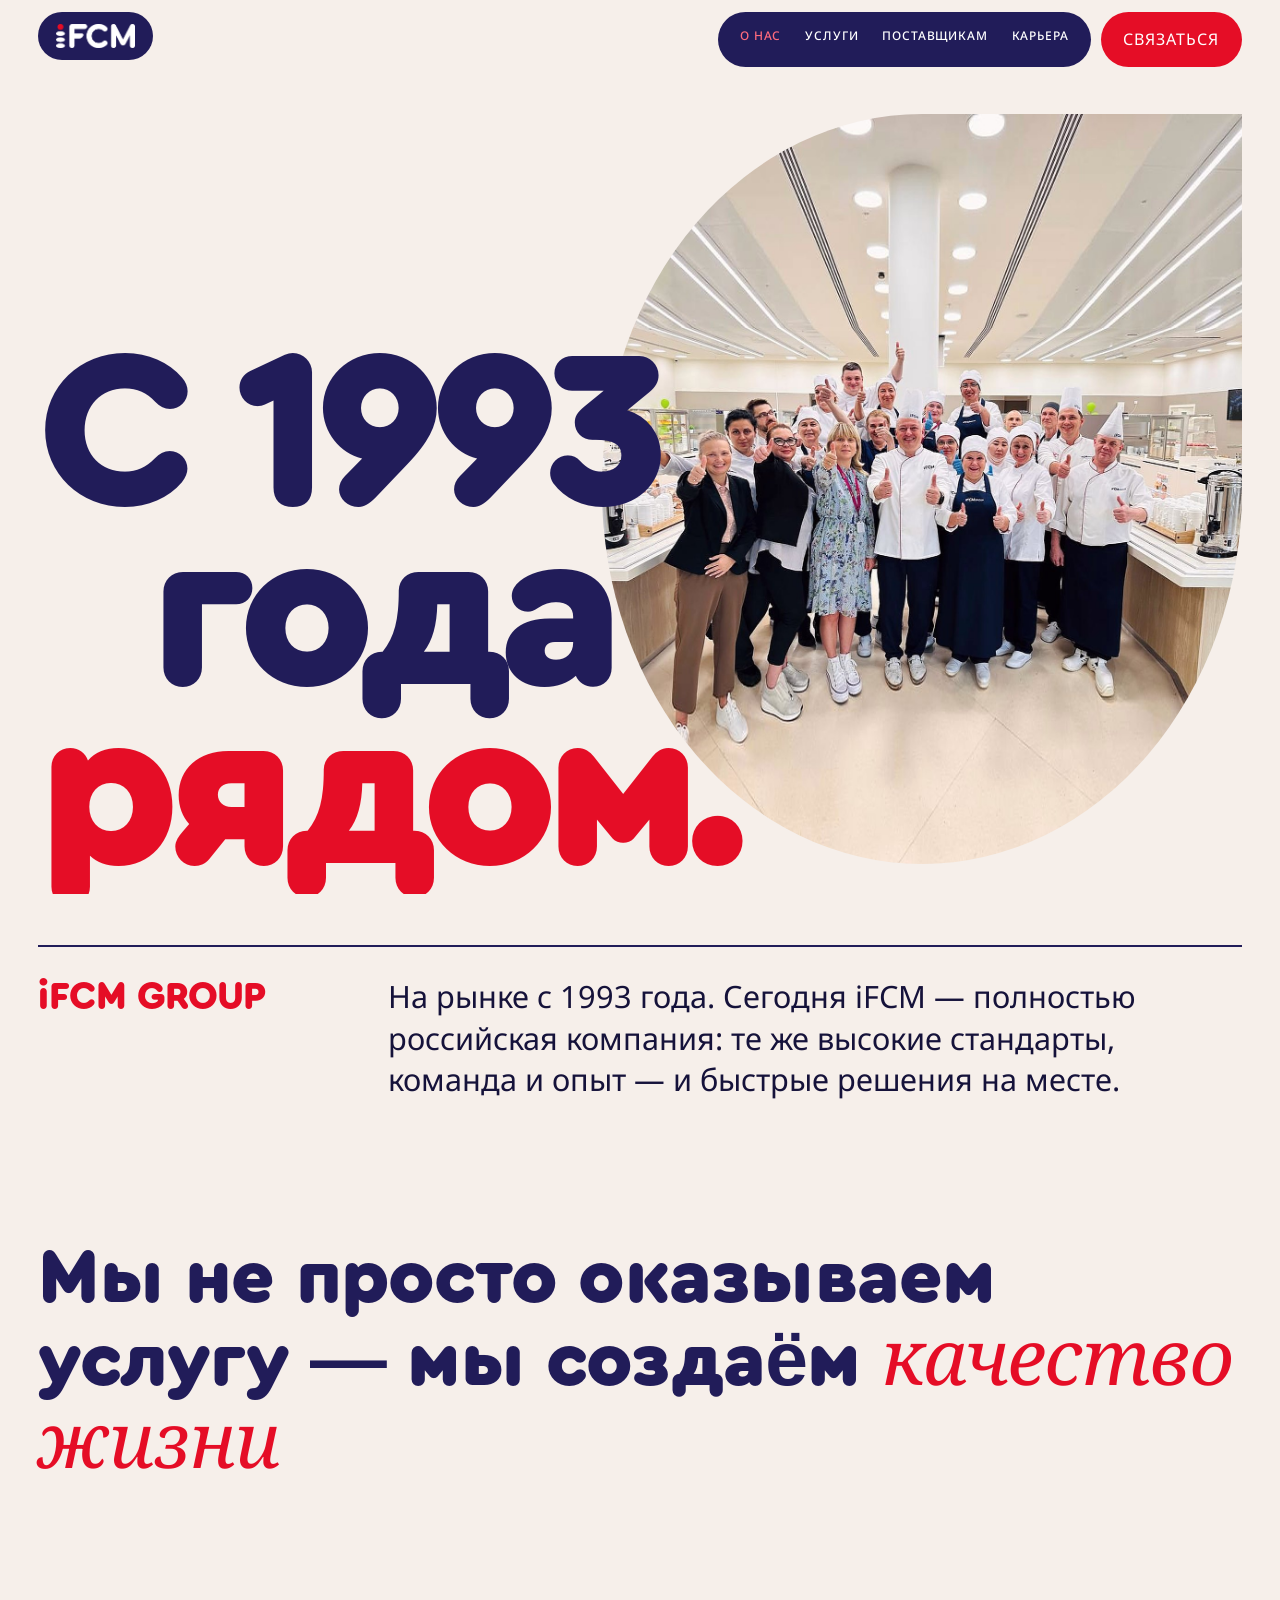
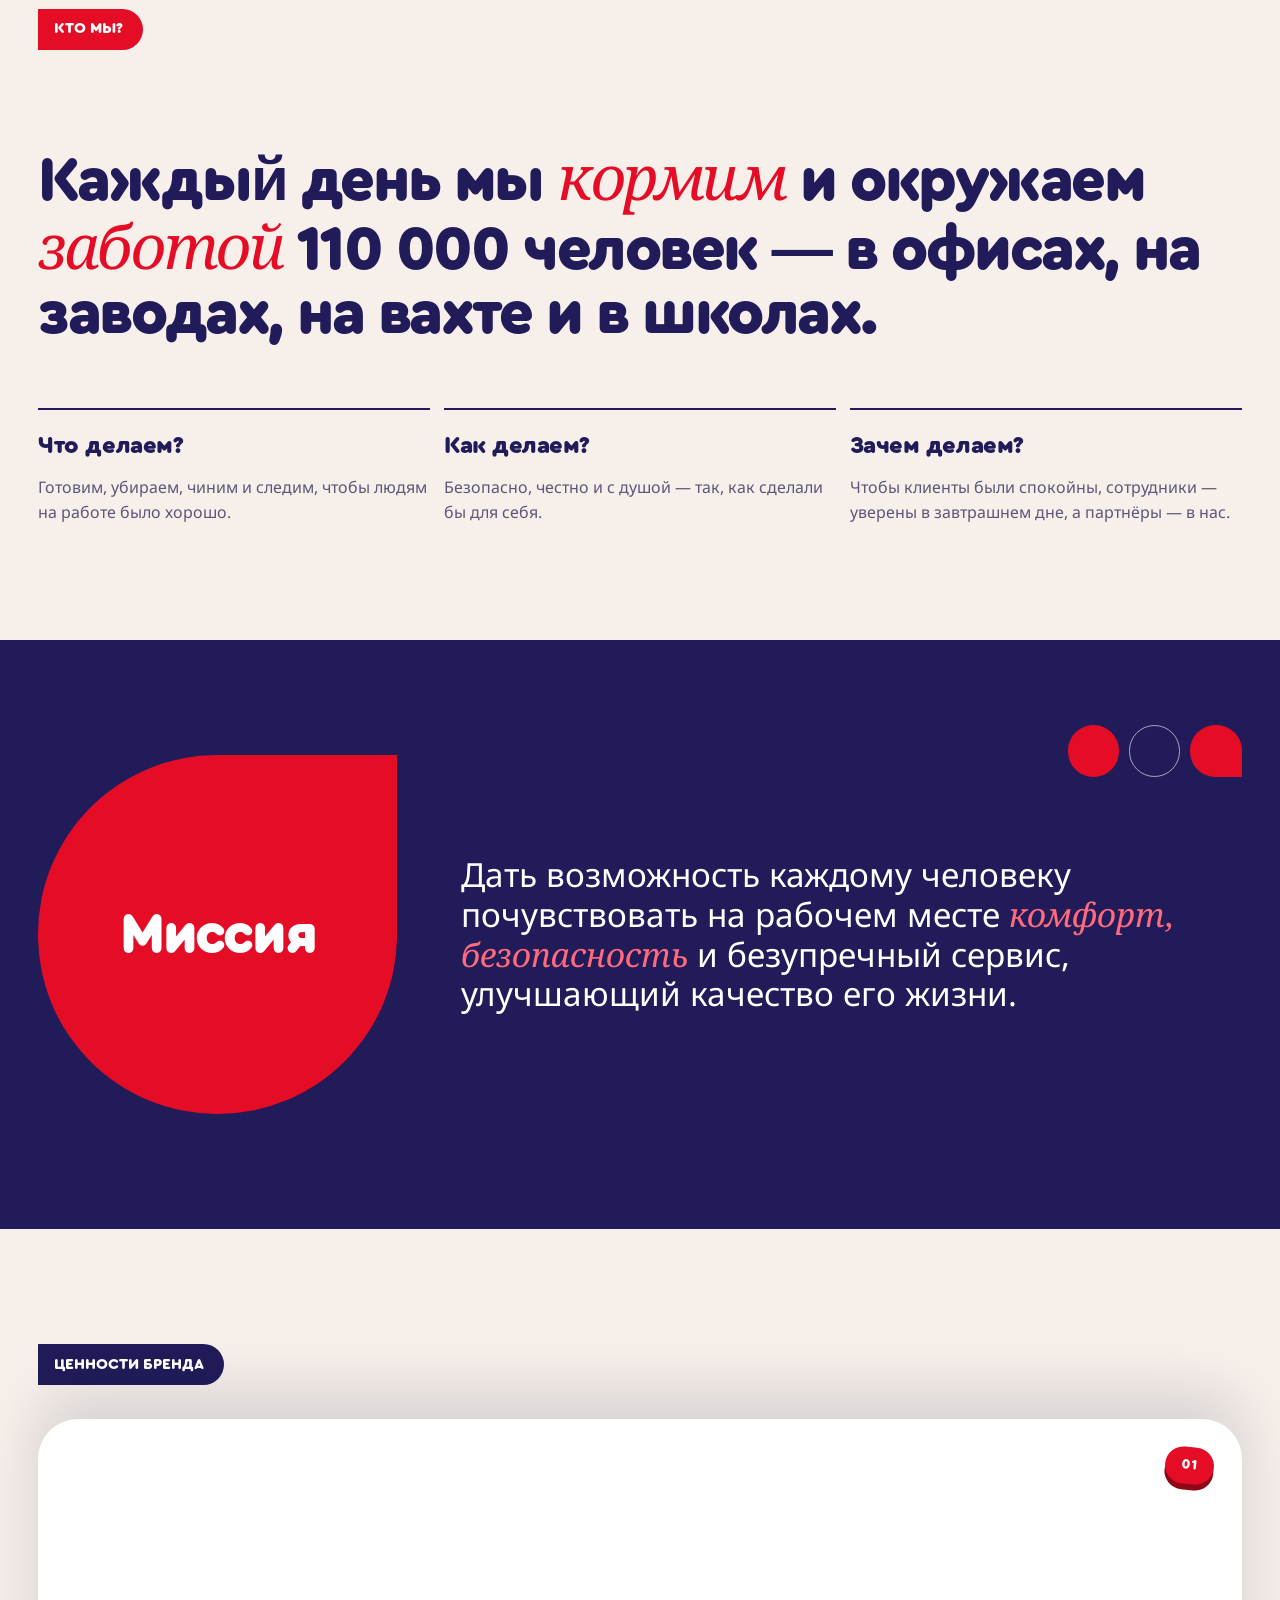
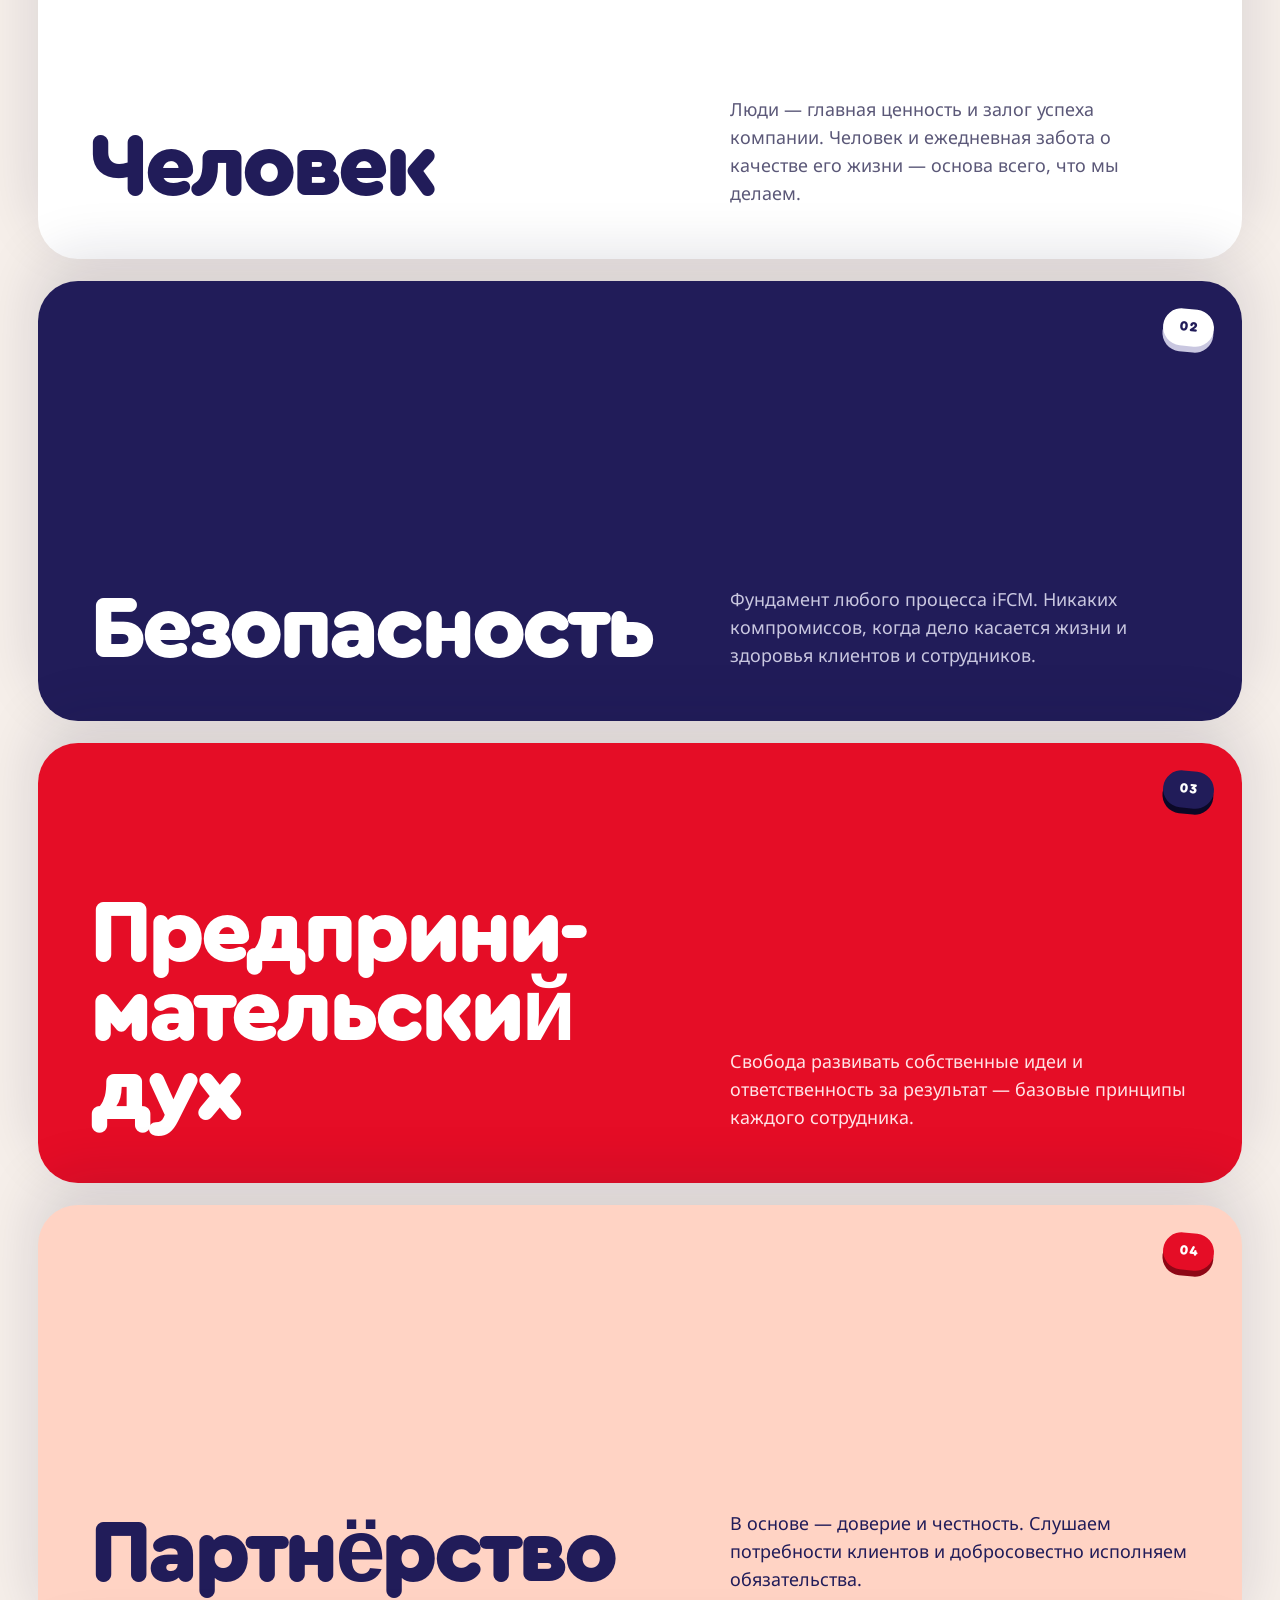
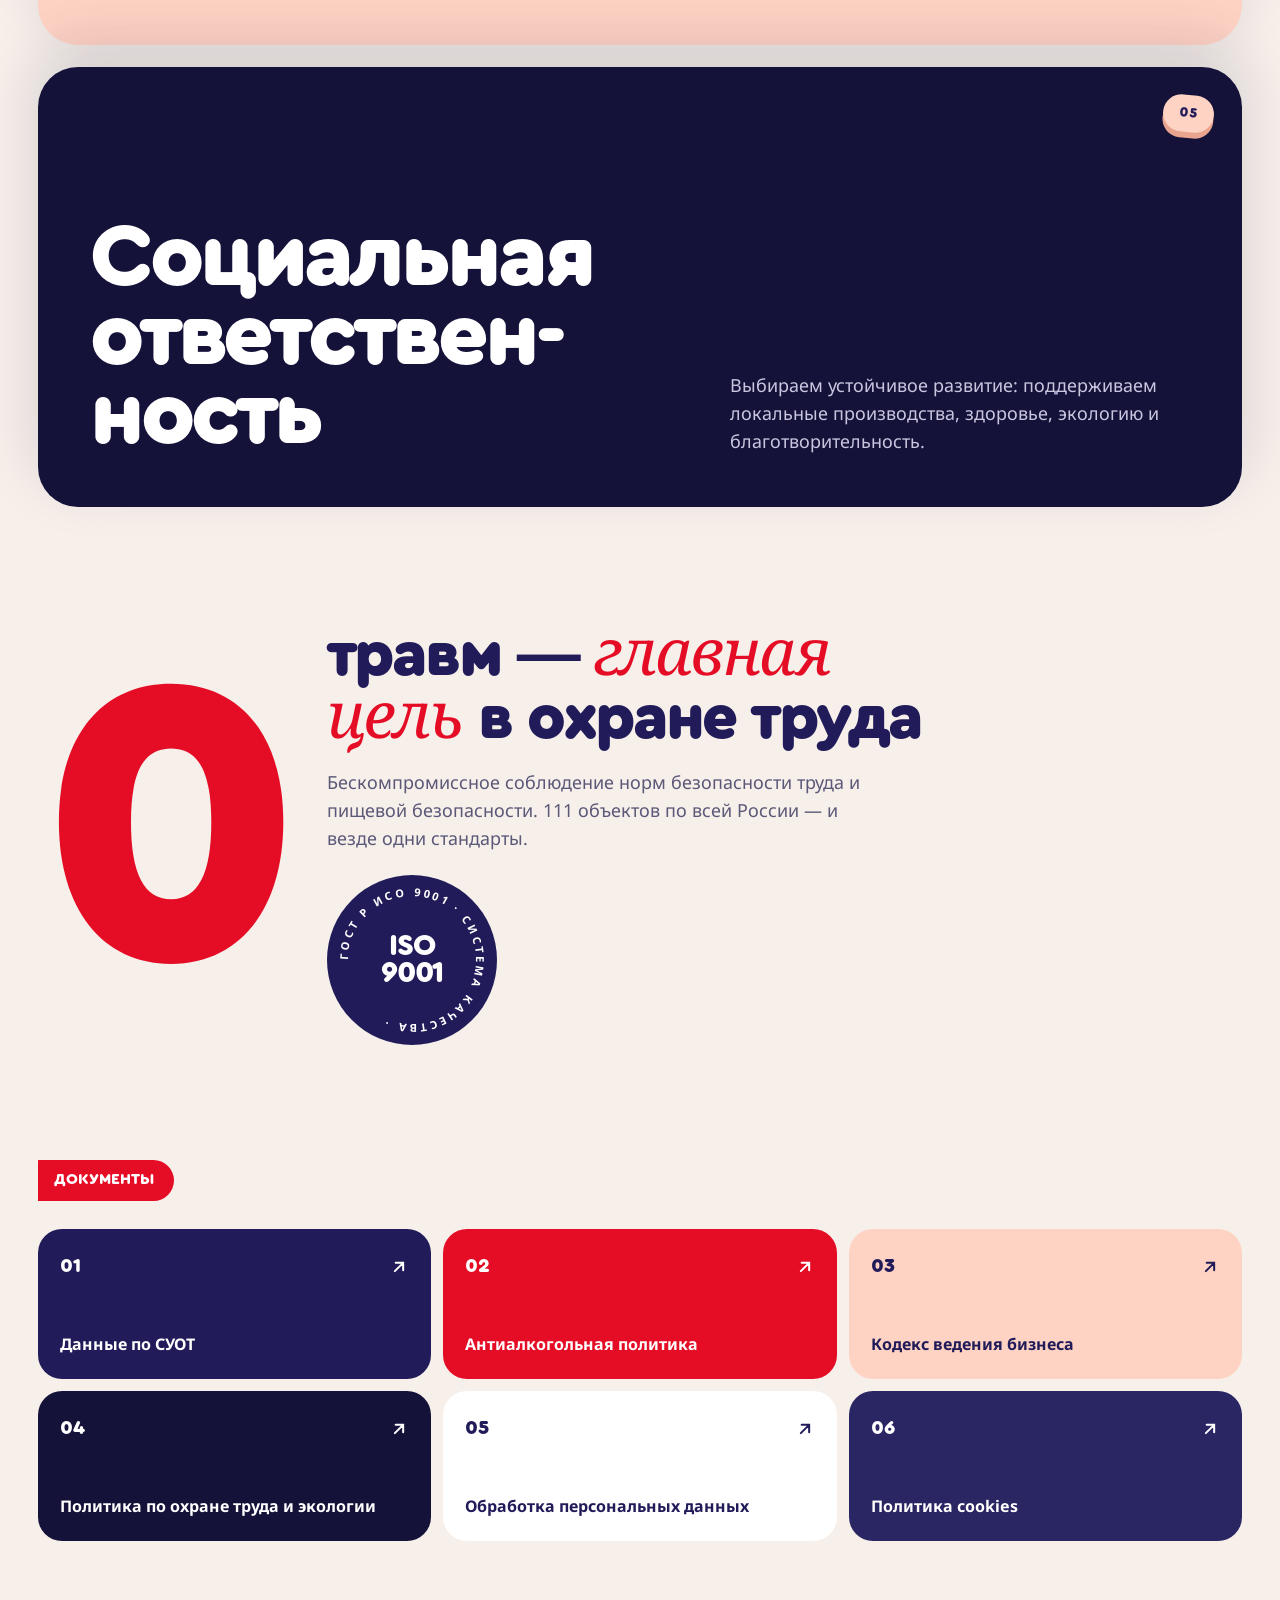
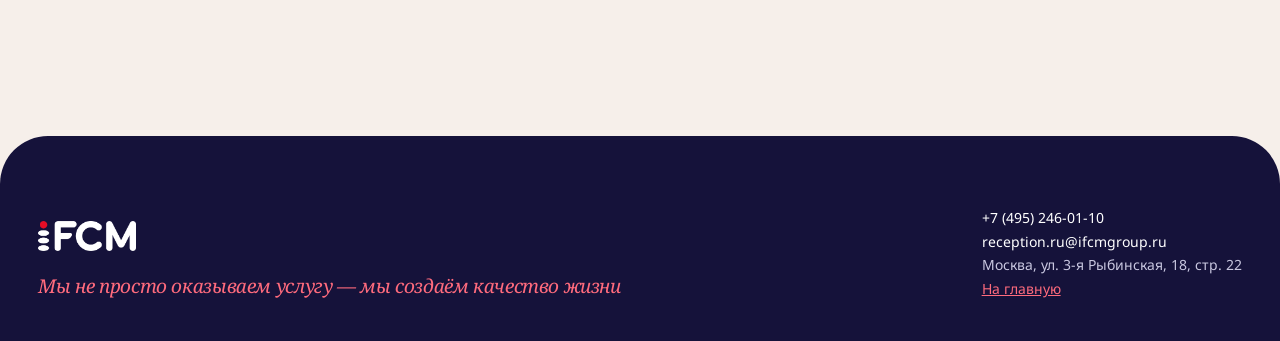
==== commit 7b3aabe4: "Add files via upload" ====
--- a/about.html
+++ b/about.html
@@ -401,12 +401,16 @@
 .cr-steps li b{font-family:var(--display);font-size:24px;color:var(--navy)}.cr-steps li span{color:var(--muted);line-height:1.45}
 @media (max-width:900px){.cr-facts{grid-template-columns:repeat(2,minmax(0,1fr))}.cr-steps ol{grid-template-columns:minmax(0,1fr)}}
 .lang-sw{margin-left:auto;flex:none;background:#fff;color:var(--navy);border-radius:999px;padding:11px 16px;font-weight:700;font-size:14px;text-decoration:none}.lang-sw:hover{background:var(--peach)}@media (max-width:700px){.bar .logo{order:0}.lang-sw{order:1}.bar .tabs{order:2}.k-hero h1{color:var(--navy);text-shadow:none}}
+.bar[hidden]{display:none!important}main,body>section:first-of-type{scroll-margin-top:90px}body{padding-top:84px}
+.ub h2.pr-h2{font-size:clamp(34px,4.3vw,66px)}@media (max-width:700px){.ub h2.pr-h2{font-size:clamp(30px,8.6vw,46px)}}
 </style>
 
 <script src="assets/config.js"></script>
+<link rel="stylesheet" href="assets/nav.css">
 </head>
 <body>
-<header class="bar">
+<div id="siteHeader"></div>
+<header class="bar" hidden>
   <a class="logo" href="index.html" aria-label="iFCM — на главную"><img src="assets/logo-white.png" alt="iFCM"></a>
   <nav class="tabs" role="tablist" aria-label="Разделы сайта">
     <button role="tab" data-p="about" aria-selected="true">О нас</button>
@@ -507,12 +511,12 @@
     <p style="margin:0;max-width:380px;font-size:18px;color:var(--muted)">У каждой отрасли свои заботы. Найдите свою — и посмотрите, что мы уже умеем.</p>
   </div>
   <div class="w wrap ind-facts"><div><b class="d">98%</b><span>партнёров остаются с нами</span></div><div><b class="d">28 лет</b><span>самое долгое партнёрство</span></div><div><b class="d">111</b><span>локаций по России</span></div></div>
-  <div class="w wrap seg-tabs" id="segTabs" role="group" aria-label="Отрасль"><a class="stk red" href="#seg-office">Офисы</a><a class="stk white" href="#seg-plant">Производства</a><a class="stk navy" href="#seg-remote">Вахта</a><a class="stk peach" href="#seg-ifm">Под ключ</a><a class="stk red" href="#seg-edu">Образование</a></div>
+  <div class="w wrap seg-tabs" id="segTabs" role="group" aria-label="Отрасль"><a class="stk red" href="#seg-office">Бизнес-центры</a><a class="stk white" href="#seg-plant">Промышленность</a><a class="stk navy" href="#seg-remote">Вахта</a><a class="stk peach" href="#seg-ifm">Под ключ</a><a class="stk red" href="#seg-edu">Образование</a></div>
   <div class="ubands">
-<div class="ub dk seg-b" id="seg-office"><div class="ub-in"><div class="ub-tx"><span class="ub-n d">01 / 05</span><h2 class="d">Офисы<br><span class="s">и бизнес-центры</span></h2><p class="ub-l">Ресторан, в который хочется спуститься на обед, и офис, где всегда чисто и уютно.</p><ul><li>Рестораны и кафетерии</li><li>Кофе-пойнты</li><li>Банкеты и VIP</li><li>Чистота и ресепшн</li></ul><a class="ub-cta" href="contacts.html#form">Запросить расчёт <svg width="18" height="18" viewBox="0 0 24 24" fill="none" stroke="currentColor" stroke-width="2.6" stroke-linecap="round" aria-hidden="true"><path d="M5 12h14M13 6l6 6-6 6"/></svg></a></div><div class="ub-pic"><div class="ub-ph" role="img" aria-label="Офисы и бизнес-центры" style="background-image:url(img/cafe.jpg);background-position:center;border-radius:50% 0 50% 50%;aspect-ratio:1/1"></div><span class="stk red">Вкусно</span></div></div>
-<div class="cz"><div class="cz-n d">25 лет</div><div class="cz-t"><span class="cz-tag">Опыт iFCM · Офисы и БЦ</span><b>на рынке корпоративных ресторанов в бизнес-центрах и офисах</b><p>Рестораны в бизнес-центрах класса А и головных офисах — до 1 850 гостей в день в каждом.</p></div></div></div>
-<div class="ub lt rev seg-b" id="seg-plant"><div class="ub-in"><div class="ub-tx"><span class="ub-n d">02 / 05</span><h2 class="d">Производства<br><span class="s">24/7</span></h2><p class="ub-l">Горячая еда для каждой смены — днём и ночью, быстро и без очередей.</p><ul><li>Столовые и буфеты</li><li>Предзаказ на проходной</li><li>Карты питания</li><li>VIP-обслуживание</li></ul><a class="ub-cta" href="contacts.html#form">Запросить расчёт <svg width="18" height="18" viewBox="0 0 24 24" fill="none" stroke="currentColor" stroke-width="2.6" stroke-linecap="round" aria-hidden="true"><path d="M5 12h14M13 6l6 6-6 6"/></svg></a></div><div class="ub-pic"><div class="ub-ph" role="img" aria-label="Производства 24/7" style="background-image:url(img/plant.jpg);background-position:center;border-radius:50%;aspect-ratio:1/1"></div><span class="stk white">Сытно</span></div></div>
-<div class="cz"><div class="cz-n d">280</div><div class="cz-t"><span class="cz-tag">Опыт iFCM · Производства</span><b>столовых и кафе iFCM по всей России</b><p>Машиностроение, фармацевтика, пищевая промышленность. Предзаказ обеда на проходной — в перерыв без очередей.</p></div></div></div>
+<div class="ub dk seg-b" id="seg-office"><div class="ub-in"><div class="ub-tx"><span class="ub-n d">01 / 05</span><h2 class="d">Бизнес-центры<br><span class="s">и офисы</span></h2><p class="ub-l">Ресторан, в который хочется спуститься на обед, и офис, где всегда чисто и уютно.</p><ul><li>Рестораны и кафетерии</li><li>Кофе-пойнты</li><li>Банкеты и VIP</li><li>Чистота и ресепшн</li></ul><a class="ub-cta" href="contacts.html#form">Запросить расчёт <svg width="18" height="18" viewBox="0 0 24 24" fill="none" stroke="currentColor" stroke-width="2.6" stroke-linecap="round" aria-hidden="true"><path d="M5 12h14M13 6l6 6-6 6"/></svg></a></div><div class="ub-pic"><div class="ub-ph" role="img" aria-label="Бизнес-центры и офисы" style="background-image:url(img/cafe.jpg);background-position:center;border-radius:50% 0 50% 50%;aspect-ratio:1/1"></div><span class="stk red">Вкусно</span></div></div>
+<div class="cz"><div class="cz-n d">25 лет</div><div class="cz-t"><span class="cz-tag">Опыт iFCM · Бизнес-центры</span><b>на рынке корпоративных ресторанов в бизнес-центрах и офисах</b><p>Рестораны в бизнес-центрах класса А и головных офисах — до 1 850 гостей в день в каждом.</p></div></div></div>
+<div class="ub lt rev seg-b" id="seg-plant"><div class="ub-in"><div class="ub-tx"><span class="ub-n d">02 / 05</span><h2 class="d pr-h2">Промышленность<br><span class="s">24/7</span></h2><p class="ub-l">Горячая еда для каждой смены — днём и ночью, быстро и без очередей.</p><ul><li>Столовые и буфеты</li><li>Предзаказ на проходной</li><li>Карты питания</li><li>VIP-обслуживание</li></ul><a class="ub-cta" href="contacts.html#form">Запросить расчёт <svg width="18" height="18" viewBox="0 0 24 24" fill="none" stroke="currentColor" stroke-width="2.6" stroke-linecap="round" aria-hidden="true"><path d="M5 12h14M13 6l6 6-6 6"/></svg></a></div><div class="ub-pic"><div class="ub-ph" role="img" aria-label="Промышленность 24/7" style="background-image:url(img/plant.jpg);background-position:center;border-radius:50%;aspect-ratio:1/1"></div><span class="stk white">Сытно</span></div></div>
+<div class="cz"><div class="cz-n d">280</div><div class="cz-t"><span class="cz-tag">Опыт iFCM · Промышленность</span><b>столовых и кафе iFCM по всей России</b><p>Тяжёлая и пищевая промышленность, фармацевтика. Предзаказ обеда на проходной — в перерыв без очередей.</p></div></div></div>
 <div class="ub dk seg-b" id="seg-remote"><div class="ub-in"><div class="ub-tx"><span class="ub-n d">03 / 05</span><h2 class="d">Вахта<br><span class="s">и месторождения</span></h2><p class="ub-l">Там, где до города далеко, создаём дом: жильё, еда и тепло для тех, кто на вахте.</p><ul><li>Питание 24/7</li><li>Проживание</li><li>Завоз продуктов</li><li>Спецтехника</li></ul><a class="ub-cta" href="contacts.html#form">Запросить расчёт <svg width="18" height="18" viewBox="0 0 24 24" fill="none" stroke="currentColor" stroke-width="2.6" stroke-linecap="round" aria-hidden="true"><path d="M5 12h14M13 6l6 6-6 6"/></svg></a></div><div class="ub-pic"><div class="ub-ph" role="img" aria-label="Вахта и месторождения" style="background-image:url(img/remote.jpg);background-position:center;border-radius:999px 999px 28px 28px;aspect-ratio:1/1"></div><span class="stk navy">Как дома</span></div></div>
 <div class="cz"><div class="cz-n d">39</div><div class="cz-t"><span class="cz-tag">Опыт iFCM · Вахта</span><b>удалённых локаций: месторождения, вахтовые посёлки, стройки</b><p>Запускаем объекты за 25–30 дней — даже в новогодние праздники.</p></div></div></div>
 <div class="ub lt rev seg-b" id="seg-ifm"><div class="ub-in"><div class="ub-tx"><span class="ub-n d">04 / 05</span><h2 class="d">Всё в одном<br><span class="s">«под ключ»</span></h2><p class="ub-l">Один договор и одно окно на всё: еда, здание, чистота и склады. Вы занимаетесь делом, остальное — на нас.</p><ul><li>Питание</li><li>Обслуживание здания 24/7</li><li>Уборка и прачечная</li><li>Склады и магазин</li></ul><a class="ub-cta" href="contacts.html#form">Запросить расчёт <svg width="18" height="18" viewBox="0 0 24 24" fill="none" stroke="currentColor" stroke-width="2.6" stroke-linecap="round" aria-hidden="true"><path d="M5 12h14M13 6l6 6-6 6"/></svg></a></div><div class="ub-pic"><div class="ub-ph" role="img" aria-label="Всё в одном «под ключ»" style="background-image:url(img/hall.jpg);background-position:center;border-radius:0 50% 50% 50%;aspect-ratio:1/1"></div><span class="stk peach">Под ключ</span></div></div>
@@ -770,5 +774,6 @@
 <style>.pickbox{display:flex;flex-wrap:wrap;gap:8px;align-items:center;background:#FFF4EE;border-radius:20px;padding:14px 16px;font-size:14px;color:var(--navy)}
 .pickbox b{width:100%;font-family:var(--display);font-weight:900;font-size:16px}
 .pickbox span{background:var(--navy);color:#fff;border-radius:999px;padding:7px 13px;font-weight:700;font-size:13.5px}</style>
+<script src="assets/site.js" defer></script>
 </body>
 </html>
--- a/assets/nav.css
+++ b/assets/nav.css
@@ -0,0 +1,20 @@
+/* iFCM — шапка и мобильное меню (общие для всех страниц, включая главную) */
+/* ---------- шапка ---------- */
+.logo-fix{position:fixed;top:calc(12px + env(safe-area-inset-top,0px));left:var(--gut);z-index:60;background:var(--navy);border-radius:999px;padding:12px 18px;display:flex}
+.logo-fix img{height:24px;width:auto;display:block}
+.nav{position:fixed;top:calc(12px + env(safe-area-inset-top,0px));right:var(--gut);z-index:60;display:flex;gap:10px}
+.pill{background:var(--navy);color:var(--white);border-radius:999px;padding:15px 22px;display:flex;gap:24px}
+.pill a{text-decoration:none;white-space:nowrap}
+.pill a:hover,.pill a[aria-current="page"]{color:var(--red-soft)}
+.cta-pill{background:var(--red);color:var(--white);border-radius:999px;padding:15px 22px;text-decoration:none;border:0;cursor:pointer;font:inherit}
+.burger{display:none;background:var(--navy);color:#fff;border:0;border-radius:999px;padding:0 18px;min-height:48px;font:inherit;cursor:pointer;align-items:center;gap:10px}
+.burger i{display:block;width:18px;height:2px;background:#fff;box-shadow:0 6px 0 #fff,0 -6px 0 #fff}
+.menu{position:fixed;inset:0;z-index:80;background:var(--navy);color:#fff;display:flex;flex-direction:column;padding:calc(90px + env(safe-area-inset-top,0px)) var(--gut) 32px;gap:6px;overflow:auto}
+.menu[hidden]{display:none}
+.menu a{font-family:var(--display);font-weight:900;font-size:clamp(34px,9vw,56px);line-height:1.15;text-decoration:none;letter-spacing:-.03em}
+.menu a[aria-current="page"]{color:var(--red-soft)}
+.menu .close{position:absolute;top:calc(12px + env(safe-area-inset-top,0px));right:var(--gut);background:var(--red);color:#fff;border:0;border-radius:999px;min-height:48px;padding:0 20px;font:inherit;cursor:pointer}
+.menu .m-foot{margin-top:auto;padding-top:32px;color:var(--lilac);font-size:15px}
+@media (max-width:1180px){.pill.links{display:none}.burger{display:inline-flex}}
+
+@media (max-width:600px){.nav .cta-pill{display:none}}
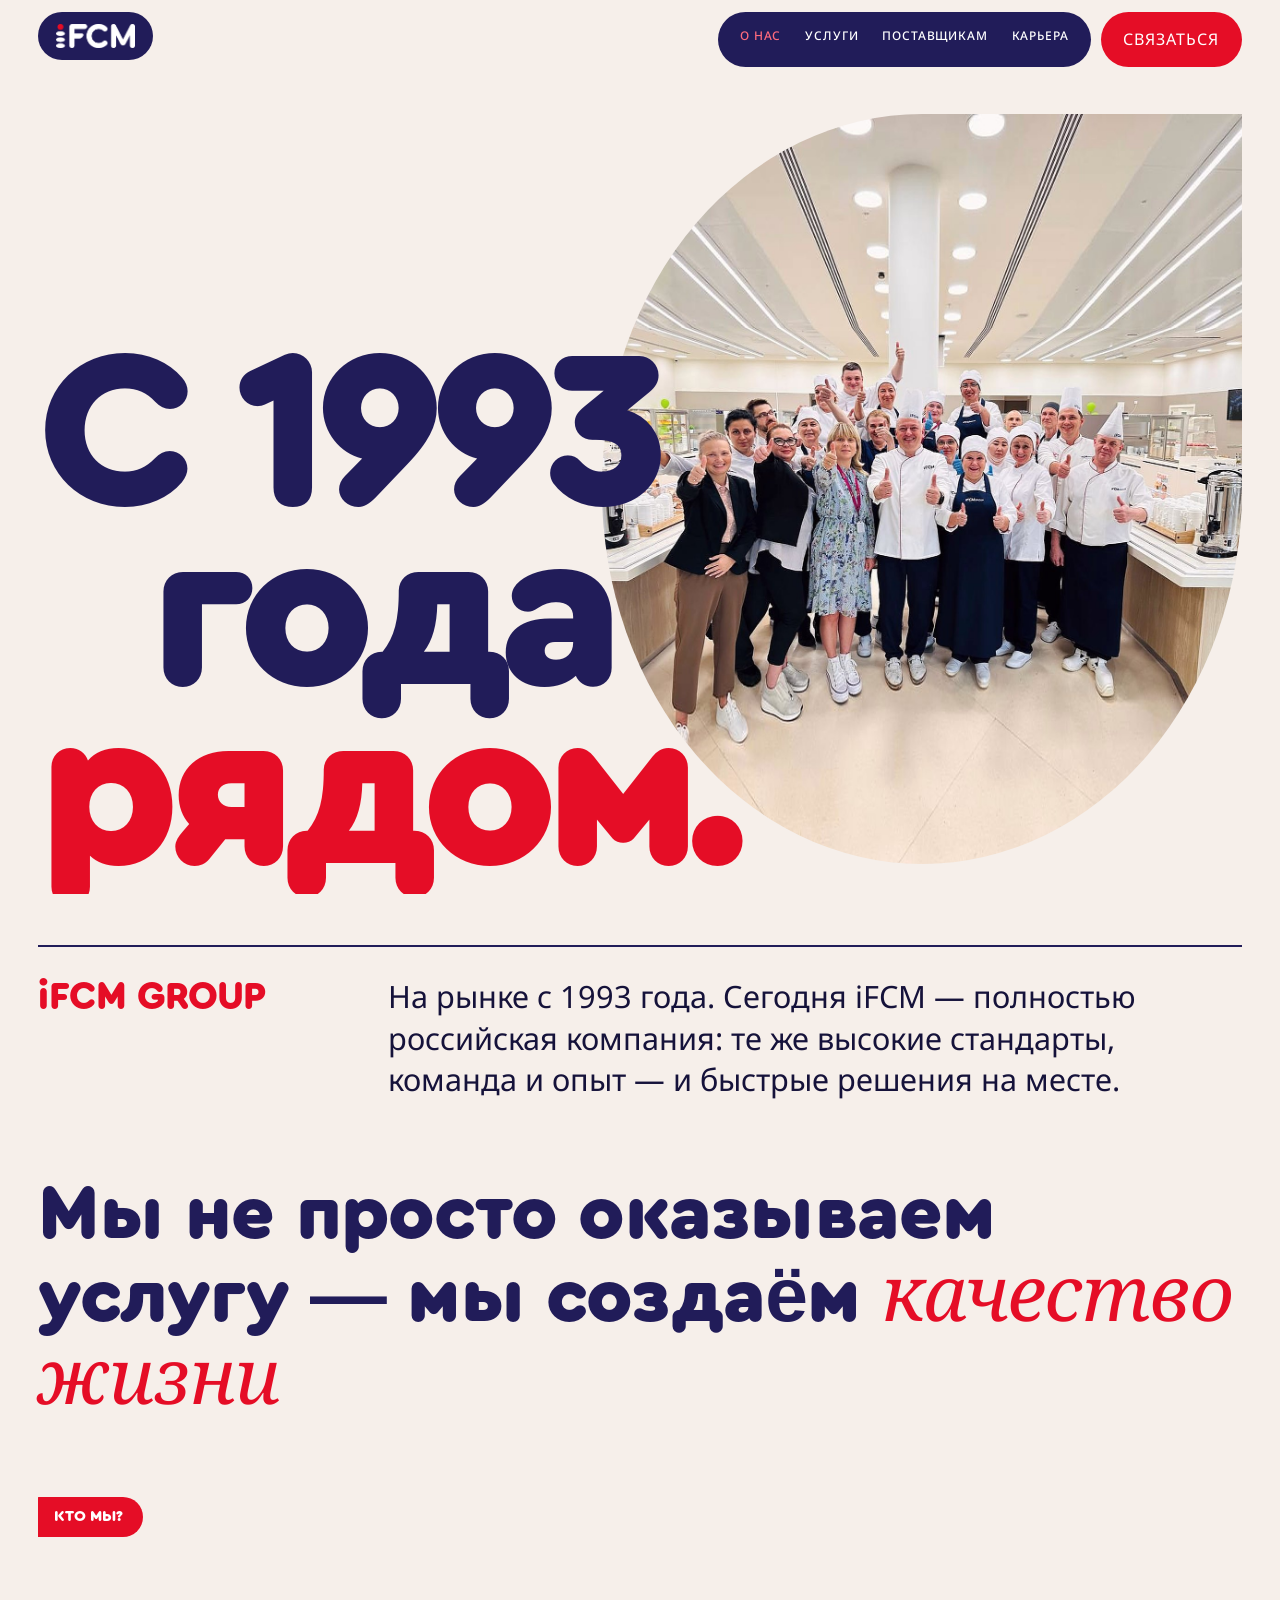
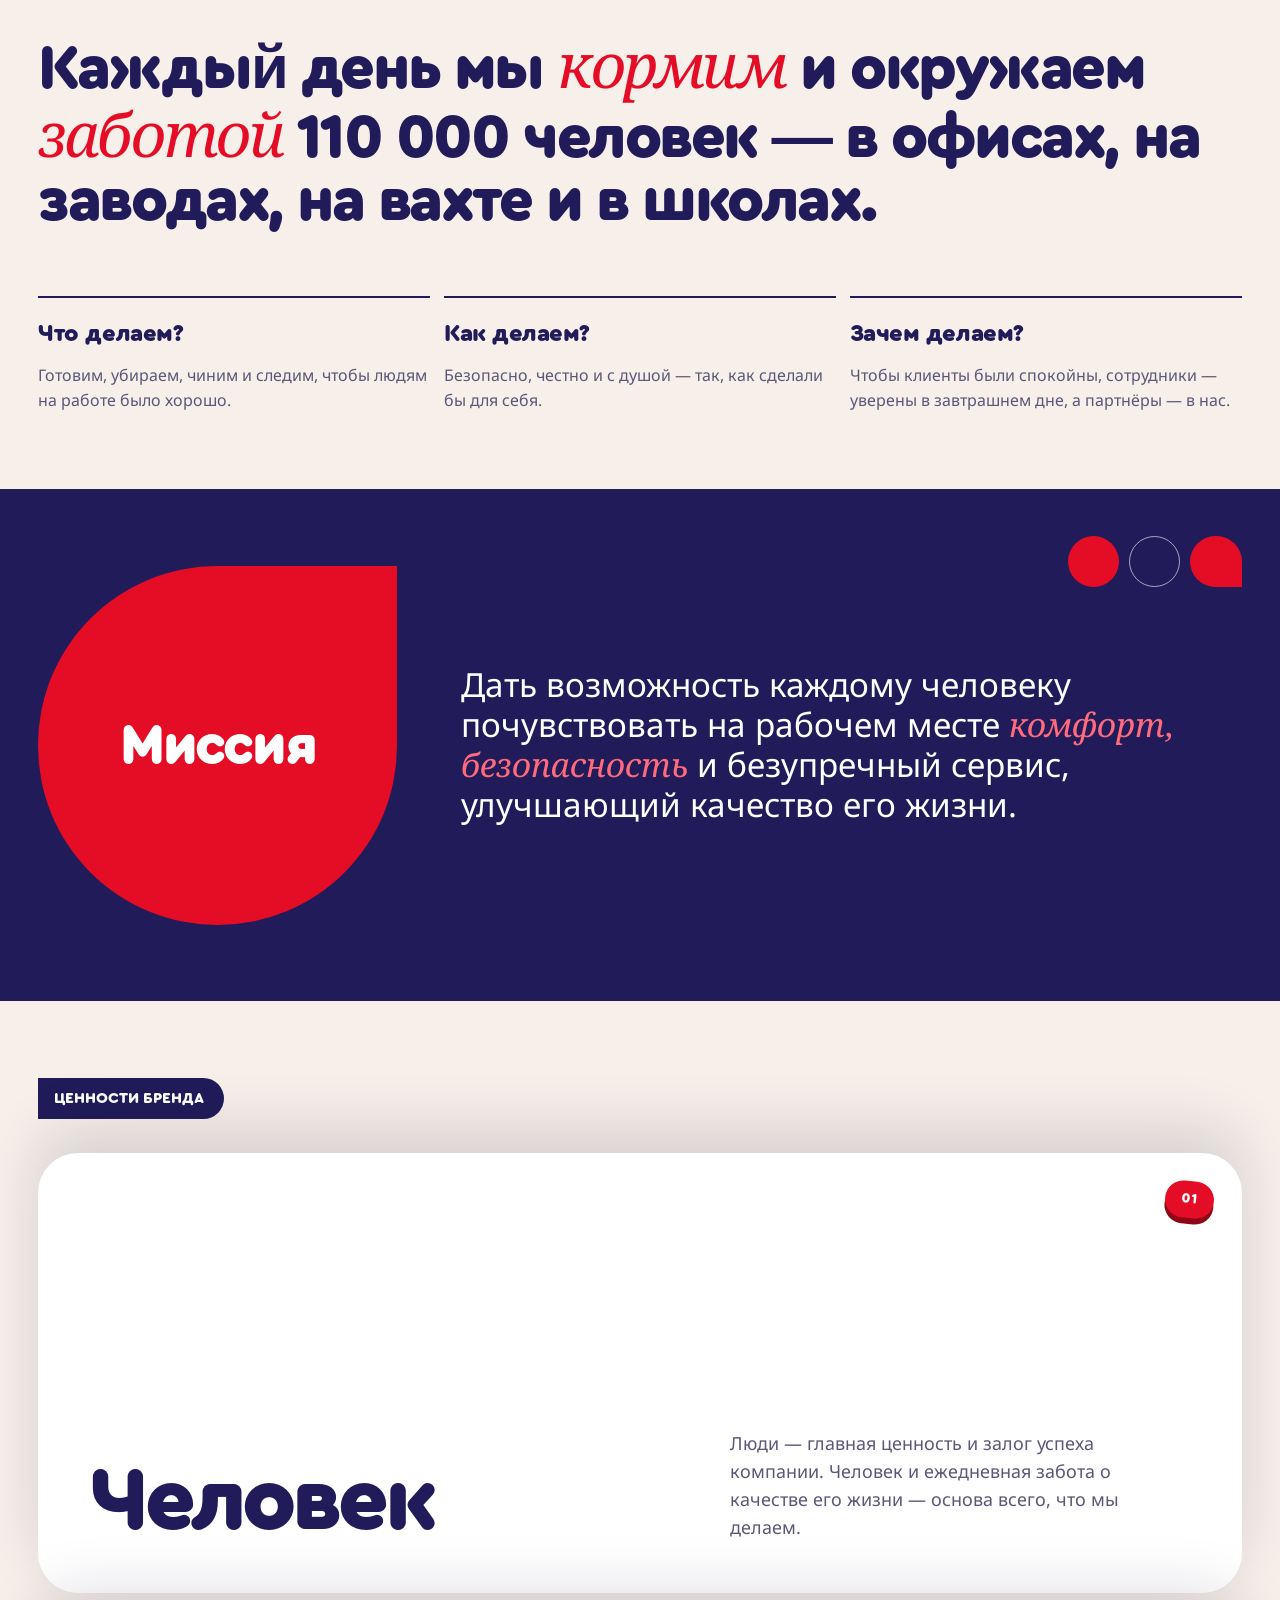
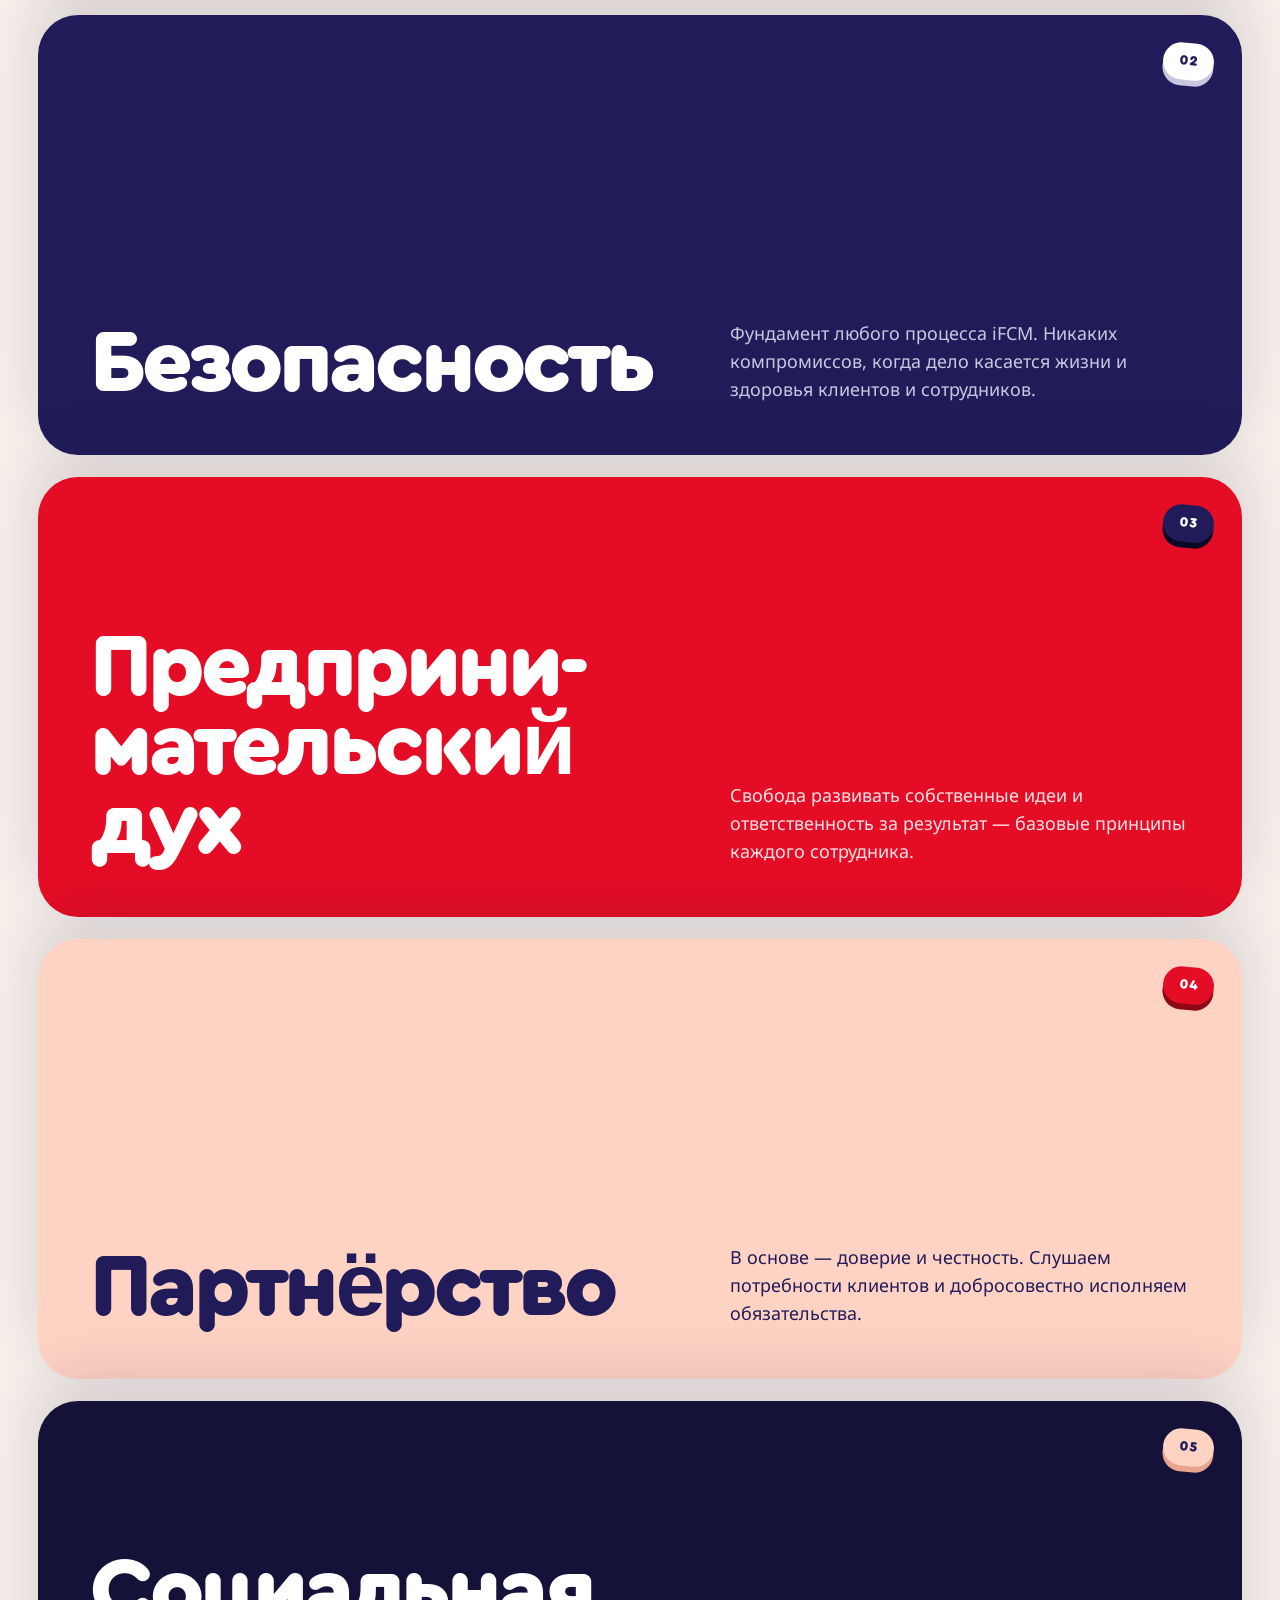
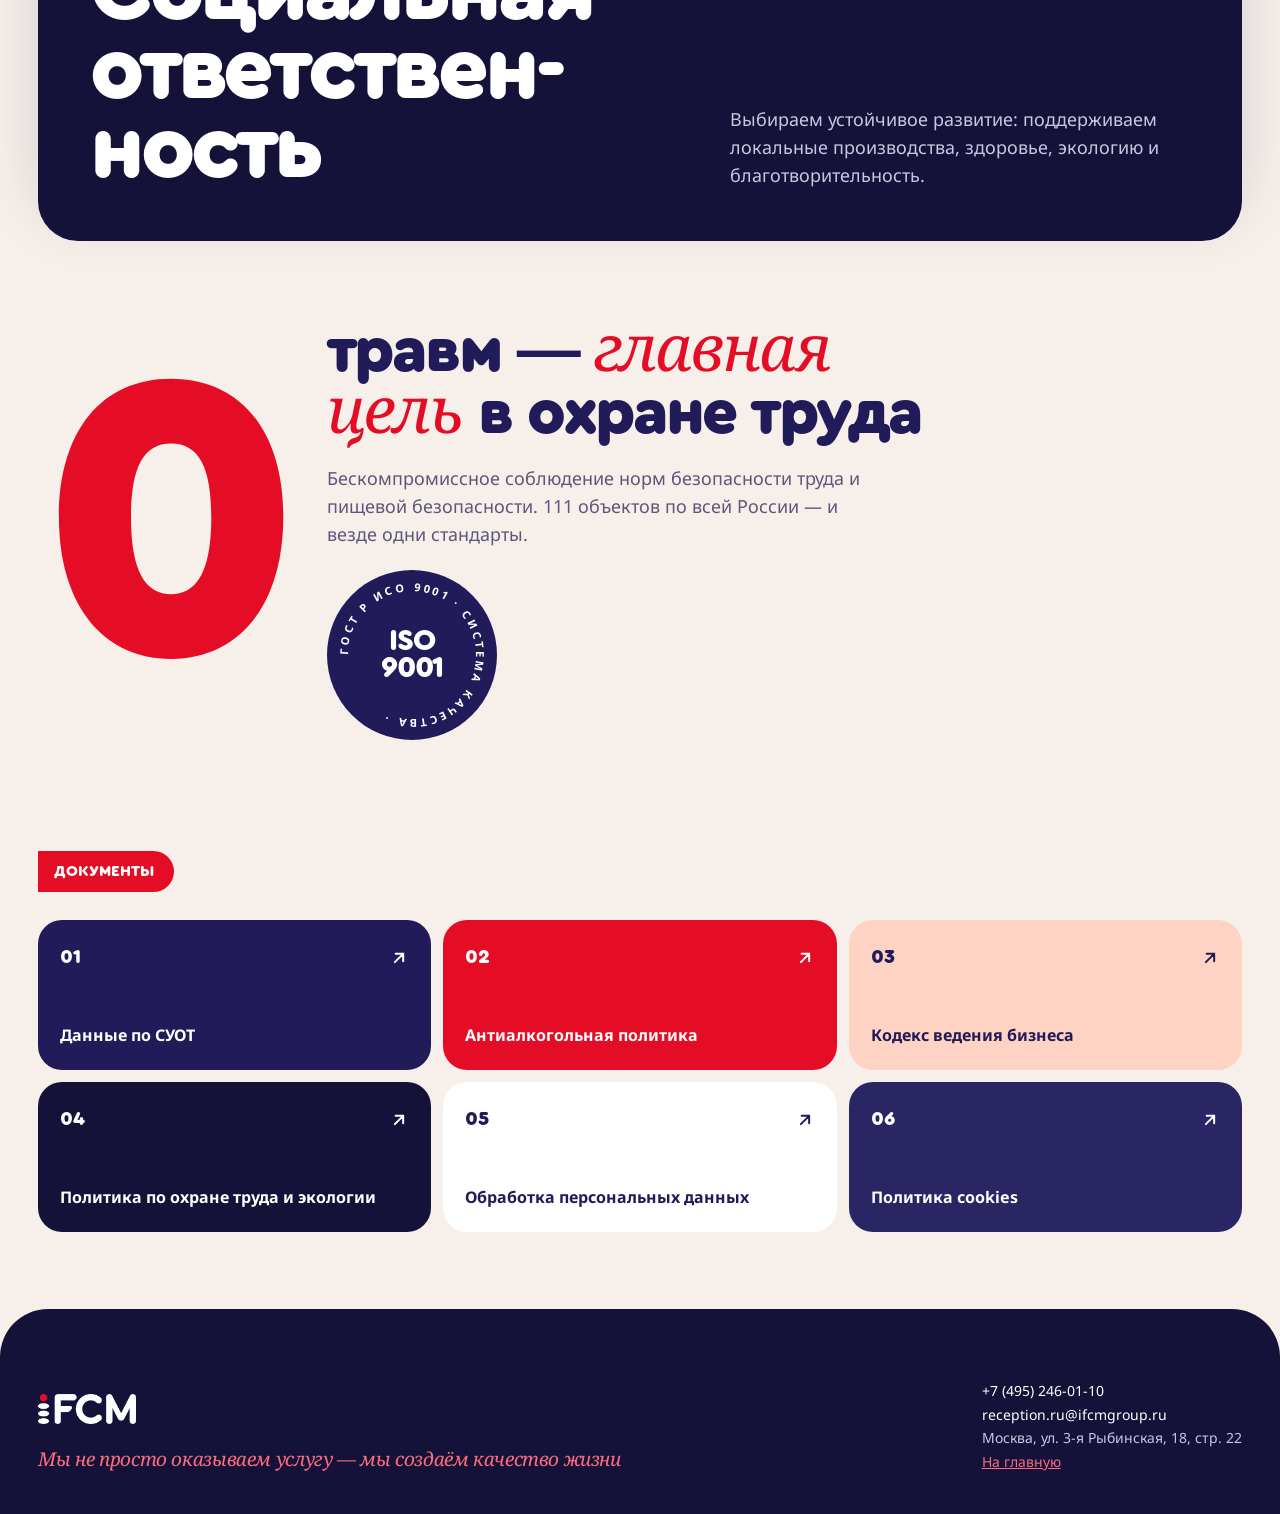
==== commit 1b23e389: "Add files via upload" ====
--- a/about.html
+++ b/about.html
@@ -773,7 +773,22 @@
 </script>
 <style>.pickbox{display:flex;flex-wrap:wrap;gap:8px;align-items:center;background:#FFF4EE;border-radius:20px;padding:14px 16px;font-size:14px;color:var(--navy)}
 .pickbox b{width:100%;font-family:var(--display);font-weight:900;font-size:16px}
-.pickbox span{background:var(--navy);color:#fff;border-radius:999px;padding:7px 13px;font-weight:700;font-size:13.5px}</style>
+.pickbox span{background:var(--navy);color:#fff;border-radius:999px;padding:7px 13px;font-weight:700;font-size:13.5px}
+/* единый ритм между блоками (как на главной) */
+:root{--sp:clamp(56px,6vw,96px)}
+.page .sec{padding-top:var(--sp)!important;padding-bottom:0!important}
+.page .slg{padding-top:var(--sp)!important;padding-bottom:0!important}
+.page .sv-more{padding-top:var(--sp)!important;padding-bottom:0!important}
+.page .marq{margin-top:var(--sp);padding-block:0!important}
+.page .ubands+.marq,.page .sv-more+.marq{margin-top:var(--sp)}
+.foot{margin-top:var(--sp)!important}
+.page .sec.mission{margin-top:var(--sp);padding-bottom:var(--sp)!important}
+.page .a-side{padding-bottom:0!important}
+.page .c-hero{padding-bottom:0!important}
+.page .c-hero+.sec{padding-top:max(32px,calc(var(--sp) - 50px))!important}
+.page .sec:has(.perks){padding-top:calc(var(--sp) + 20px)!important}
+.page .sec:has(.docgrid){padding-top:calc(var(--sp) + 34px)!important}
+</style>
 <script src="assets/site.js" defer></script>
 </body>
 </html>
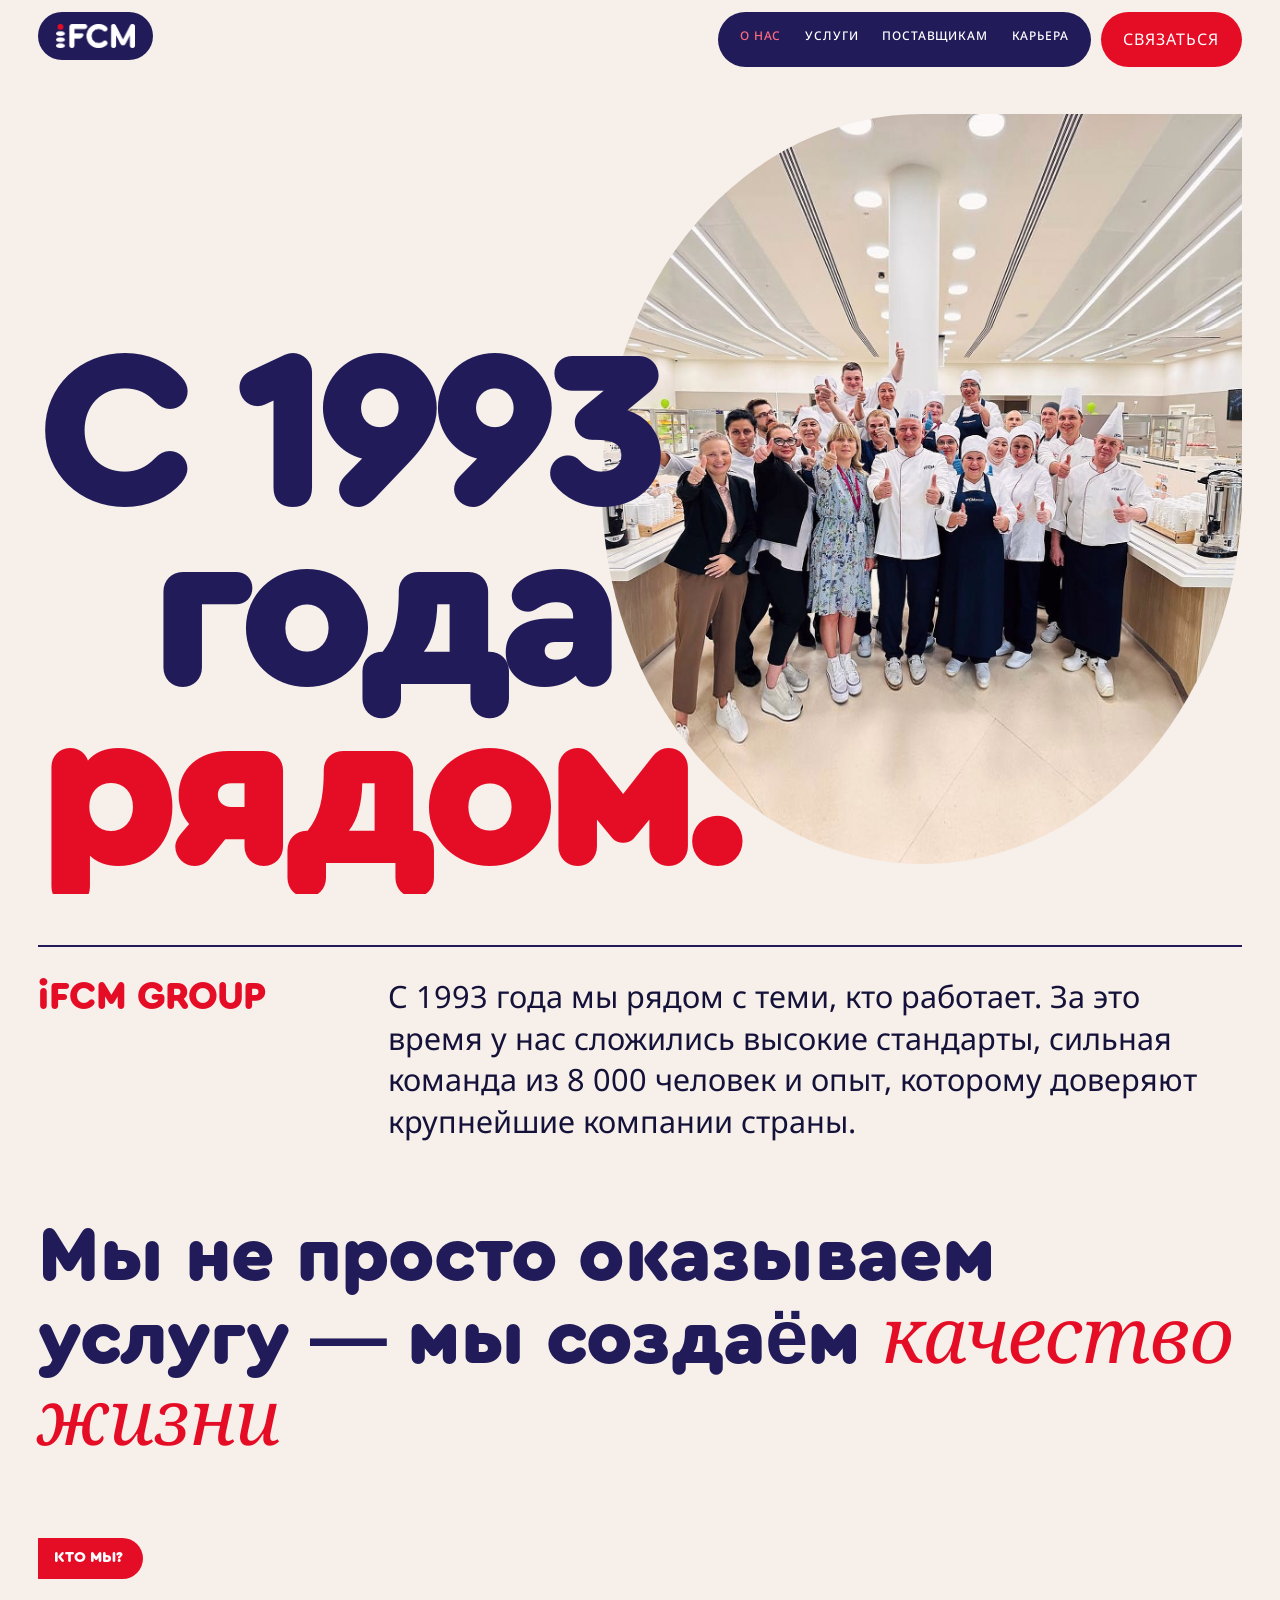
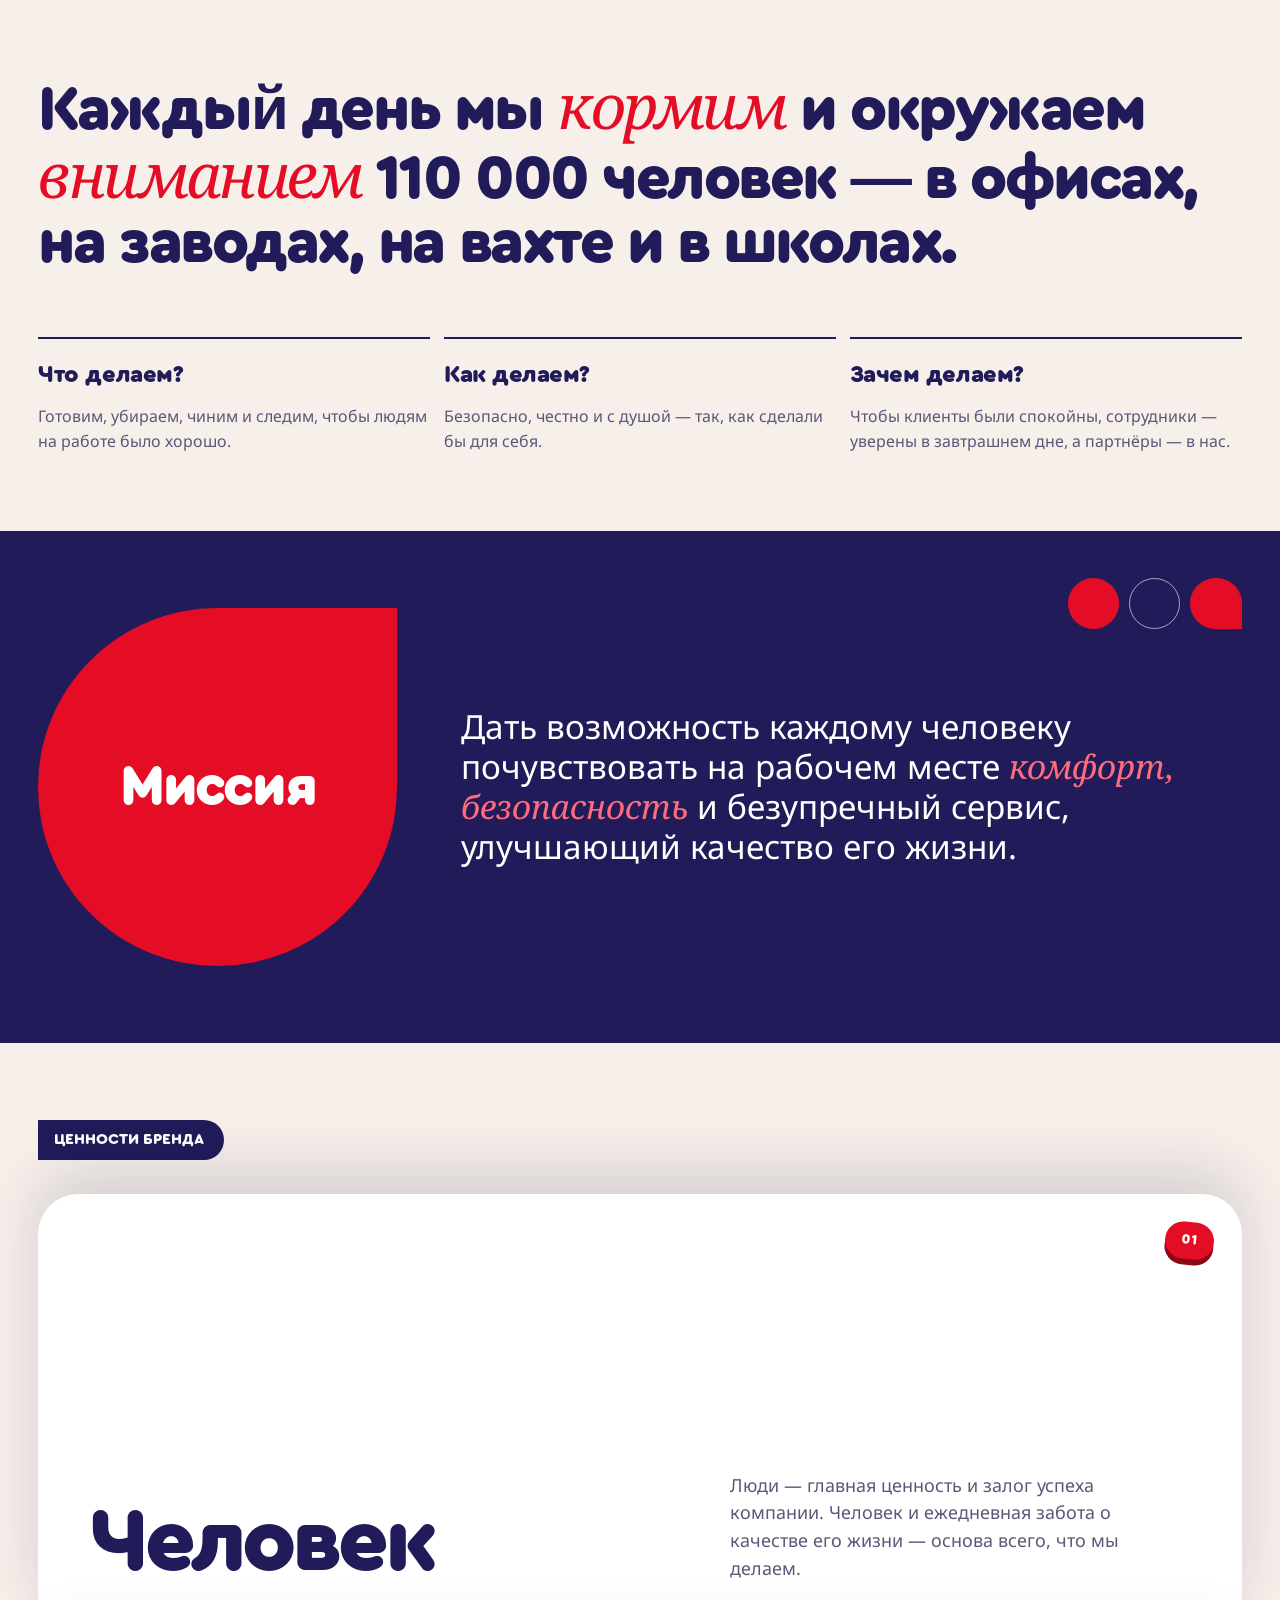
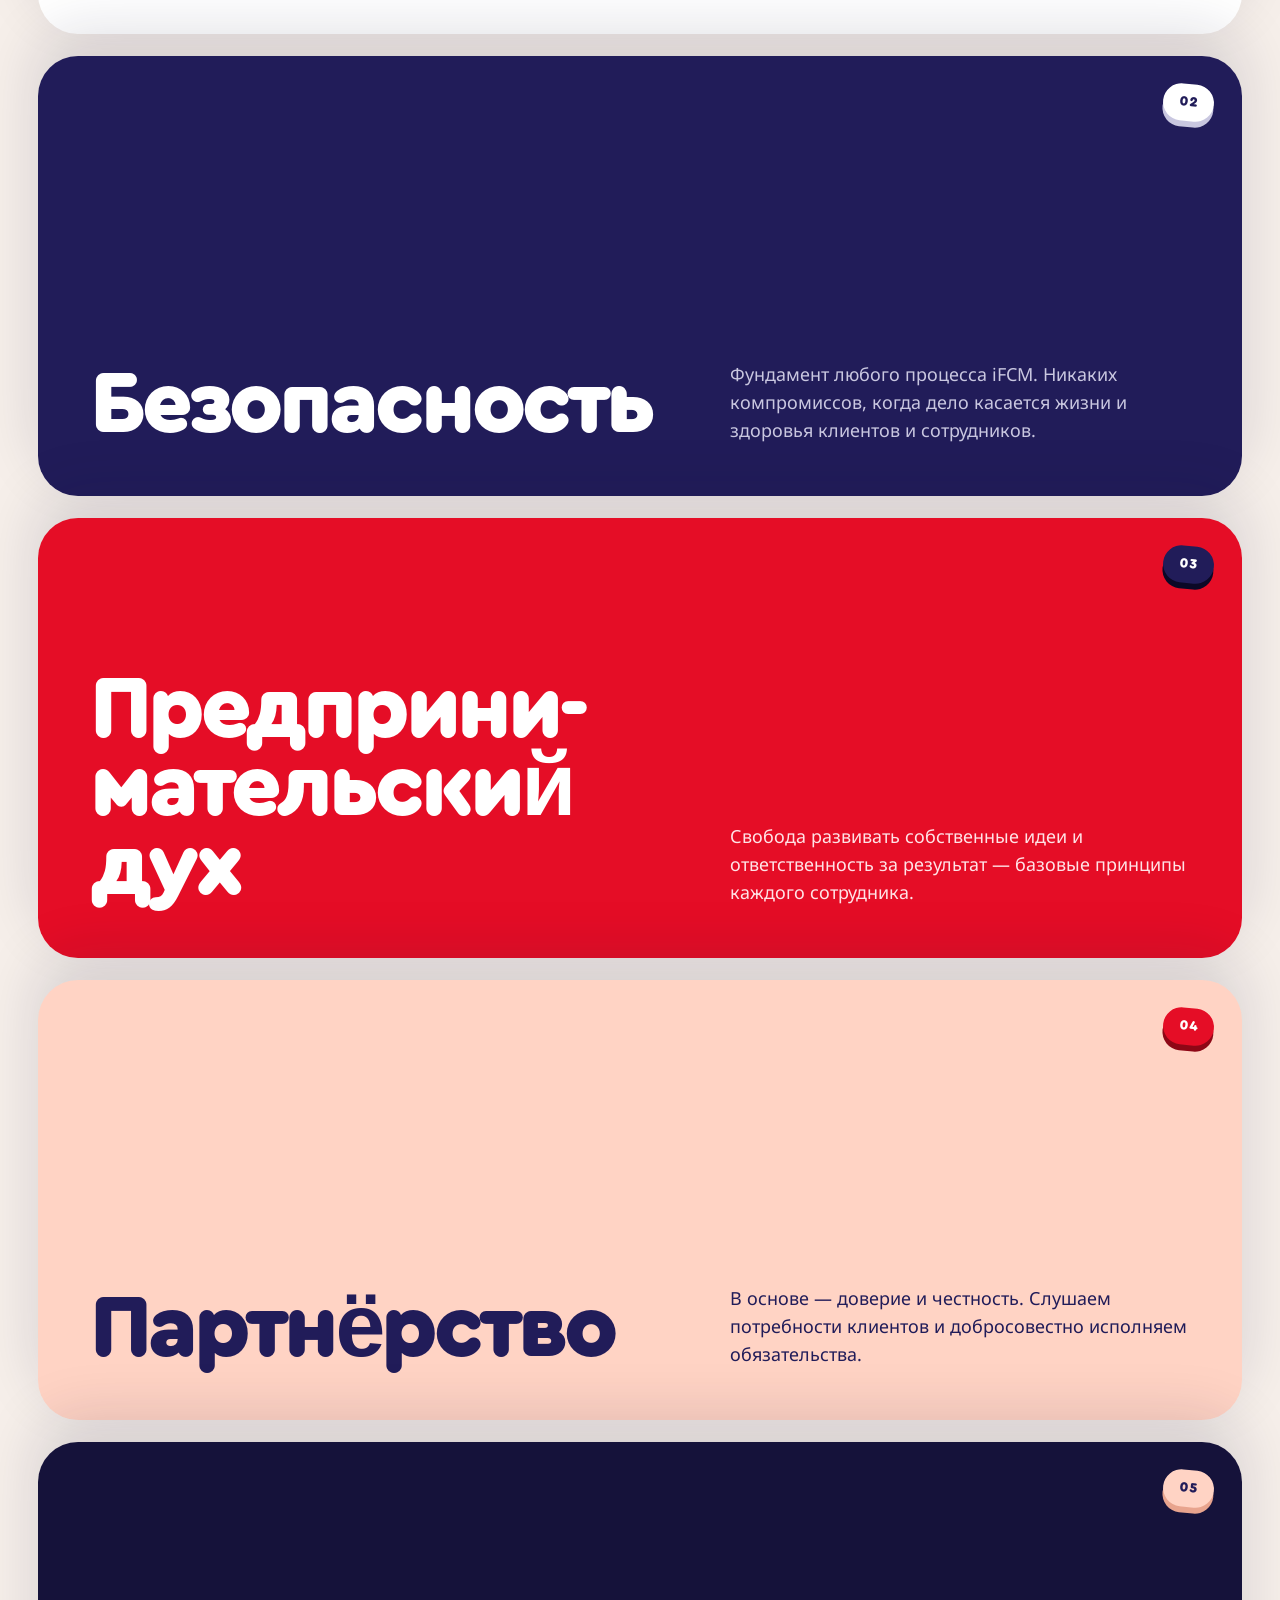
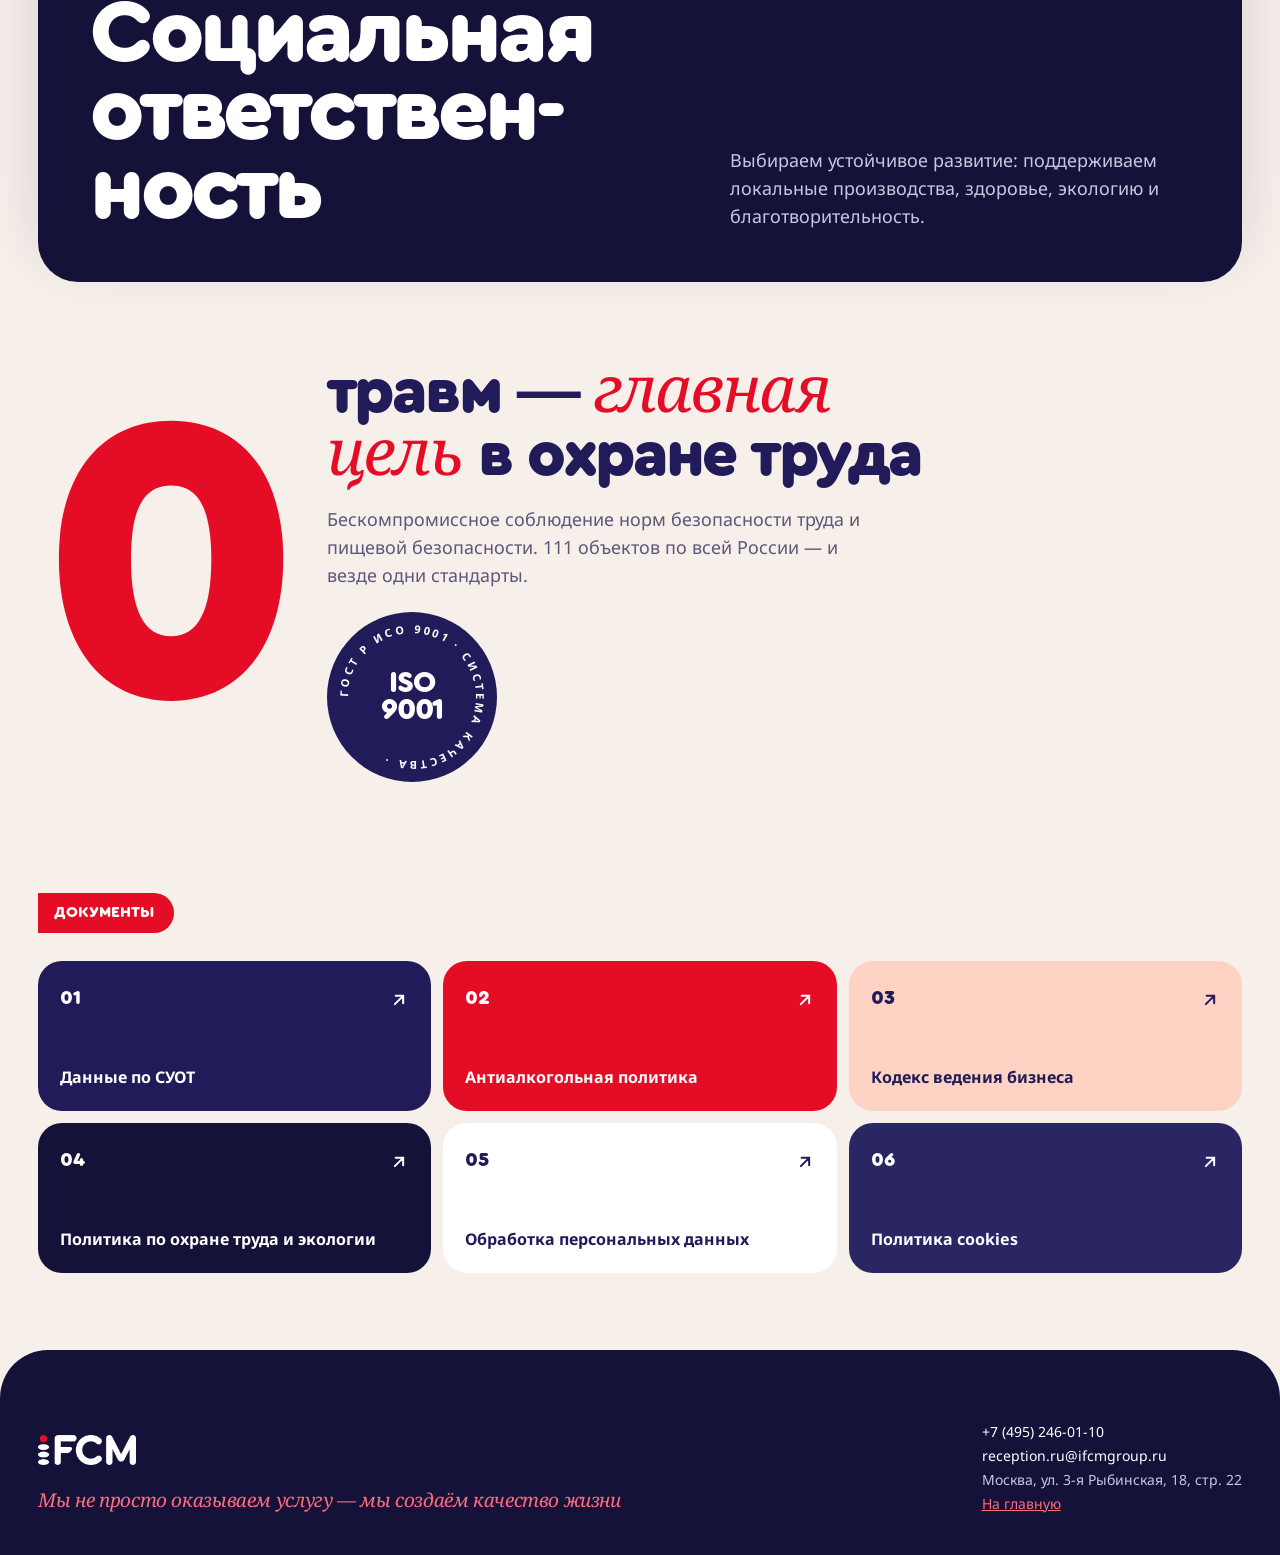
==== commit 1c6e7257: "Add files via upload" ====
--- a/about.html
+++ b/about.html
@@ -429,13 +429,13 @@
     <div class="ph" role="img" aria-label="Команда iFCM на объекте" style="background-image:url(img/team.jpg);background-position:50% 62%"></div>
     <h1 class="d"><span>С 1993</span><span>года</span><span>рядом.</span></h1>
   </div>
-  <div class="a-side w"><div class="wrap"><div class="side2"><b>iFCM GROUP</b>На рынке с 1993 года. Сегодня iFCM — полностью российская компания: те же высокие стандарты, команда и опыт — и быстрые решения на месте.</div></div></div>
+  <div class="a-side w"><div class="wrap"><div class="side2"><b>iFCM GROUP</b>С 1993 года мы рядом с теми, кто работает. За это время у нас сложились высокие стандарты, сильная команда из 8 000 человек и опыт, которому доверяют крупнейшие компании страны.</div></div></div>
 
   <div class="w slg"><div class="wrap"><p class="d">Мы не просто <span>оказываем услугу</span> — мы&nbsp;создаём <em>качество жизни</em></p></div></div>
 
   <div class="sec w"><div class="wrap">
     <span class="plate" style="margin-bottom:34px">Кто мы?</span>
-    <p class="manifest d">Каждый день мы <em>кормим</em> и окружаем <em>заботой</em> 110 000 человек — в офисах, на заводах, на вахте и в школах.</p>
+    <p class="manifest d">Каждый день мы <em>кормим</em> и окружаем <em>вниманием</em> 110 000 человек — в офисах, на заводах, на вахте и в школах.</p>
     <div class="trio">
       <div><b>Что делаем?</b><p>Готовим, убираем, чиним и следим, чтобы людям на работе было хорошо.</p></div>
       <div><b>Как делаем?</b><p>Безопасно, честно и с душой — так, как сделали бы для себя.</p></div>
@@ -487,12 +487,12 @@
   <nav class="vsw w wrap" aria-label="Как смотреть услуги"><a href="services.html" aria-current="page" class="on">По направлениям</a><a href="industries.html" >По отраслям</a></nav>
   <div class="s-head w wrap">
     <h1 class="d"><span data-sk="h1a">100</span> <span class="s" data-sk="h1b">услуг</span><br><span data-sk="h1c">«под ключ»</span></h1>
-    <p style="margin:0;max-width:380px;font-size:18px;color:var(--muted)" data-sk="sub">Сто видов услуг, а договор один. Вам — одно окно, нам — вся забота.</p>
+    <p style="margin:0;max-width:380px;font-size:18px;color:var(--muted)" data-sk="sub">Всё, что нужно вашему зданию и людям, — от обеда до ремонта. Один договор и один менеджер на связи.</p>
   </div>
   <div class="ubands">
 <div class="ub dk" id="s1"><div class="ub-in"><div class="ub-tx"><span class="ub-n d">01 / 04</span><h2 class="d"><span data-sk="s1t1">Корпоративное</span><br><span class="s" data-sk="s1t2">питание</span></h2><p class="ub-l" data-sk="s1lead">Горячий обед, свежий кофе и десерт к чаю — от ресторана на площадке до доставки прямо к рабочему месту.</p><ul data-sl="s1list"><li>Рестораны и столовые полного цикла</li><li>Буфеты и экспресс-буфет с предзаказом</li><li>Кофе-поинты и вендинг</li><li>Питание на вынос и доставка</li><li>Банкеты, кофе-брейки и VIP</li><li>Тематические дни и сезонное меню</li><li>Дотации и карты питания</li><li>Проект и оснащение столовой</li></ul><a class="ub-cta" href="contacts.html">Оставить заявку <svg width="18" height="18" viewBox="0 0 24 24" fill="none" stroke="currentColor" stroke-width="2.6" stroke-linecap="round" aria-hidden="true"><path d="M5 12h14M13 6l6 6-6 6"/></svg></a></div><div class="ub-pic"><div class="ub-ph" data-sp="s1ph" role="img" aria-label="Корпоративное питание" style="background-image:url(img/salad.jpg);background-position:62% 30%;border-radius:50% 0 50% 50%;aspect-ratio:1/1"></div><span class="stk red" data-sk="s1stk">Вкусно</span></div></div></div>
-<div class="ub lt rev" id="s2"><div class="ub-in"><div class="ub-tx"><span class="ub-n d">02 / 04</span><h2 class="d"><span data-sk="s2t1">Обслуживание</span><br><span class="s" data-sk="s2t2">зданий 24/7</span></h2><p class="ub-l" data-sk="s2lead">Свет, тепло, вода и лифты работают круглосуточно — об этом думаем мы, а не вы.</p><ul data-sl="s2list"><li>Обслуживание зданий и сооружений</li><li>Техническая помощь 24/7 и мелкий ремонт</li><li>Электросети и экономия энергии</li><li>Вода, тепло, лифты и котельные</li><li>Пожарная безопасность</li><li>Пропуска и видеонаблюдение</li><li>Ремонт промышленного оборудования</li><li>Спецтехника</li></ul><a class="ub-cta" href="contacts.html">Оставить заявку <svg width="18" height="18" viewBox="0 0 24 24" fill="none" stroke="currentColor" stroke-width="2.6" stroke-linecap="round" aria-hidden="true"><path d="M5 12h14M13 6l6 6-6 6"/></svg></a></div><div class="ub-pic"><div class="ub-ph" data-sp="s2ph" role="img" aria-label="Эксплуатация зданий 24/7" style="background-image:url(img/ceiling.jpg);background-position:55% 25%;border-radius:50%;aspect-ratio:1/1"></div><span class="stk white" data-sk="s2stk">Надёжно</span></div></div></div>
-<div class="ub dk" id="s3"><div class="ub-in"><div class="ub-tx"><span class="ub-n d">03 / 04</span><h2 class="d"><span data-sk="s3t1">Чистота</span><br><span class="s" data-sk="s3t2">и порядок</span></h2><p class="ub-l" data-sk="s3lead">Чисто в офисе, на заводе и на территории — круглый год, даже в снегопад.</p><ul data-sl="s3list"><li>Уборка помещений и территорий</li><li>Промышленный клининг</li><li>Прачечная и химчистка</li><li>Уборка снега и антиобледенение</li><li>Озеленение</li><li>Защита от вредителей</li><li>Вывоз отходов</li><li>Ресепшн, охрана и склады</li></ul><a class="ub-cta" href="contacts.html">Оставить заявку <svg width="18" height="18" viewBox="0 0 24 24" fill="none" stroke="currentColor" stroke-width="2.6" stroke-linecap="round" aria-hidden="true"><path d="M5 12h14M13 6l6 6-6 6"/></svg></a></div><div class="ub-pic"><div class="ub-ph" data-sp="s3ph" role="img" aria-label="Управление инфраструктурой" style="background-image:url(img/gardener.jpg);background-position:30% 30%;border-radius:999px 999px 28px 28px;aspect-ratio:4/5"></div><span class="stk navy" data-sk="s3stk" style="left:-3%;bottom:3%">Чисто</span></div></div></div>
+<div class="ub lt rev" id="s2"><div class="ub-in"><div class="ub-tx"><span class="ub-n d">02 / 04</span><h2 class="d"><span data-sk="s2t1">Обслуживание</span><br><span class="s" data-sk="s2t2">зданий 24/7</span></h2><p class="ub-l" data-sk="s2lead">Здание работает без сбоев днём и ночью: инженеры на объекте и техническая помощь 24/7.</p><ul data-sl="s2list"><li>Обслуживание зданий и сооружений</li><li>Техническая помощь 24/7 и мелкий ремонт</li><li>Электросети и экономия энергии</li><li>Вода, тепло, лифты и котельные</li><li>Пожарная безопасность</li><li>Пропуска и видеонаблюдение</li><li>Ремонт промышленного оборудования</li><li>Спецтехника</li></ul><a class="ub-cta" href="contacts.html">Оставить заявку <svg width="18" height="18" viewBox="0 0 24 24" fill="none" stroke="currentColor" stroke-width="2.6" stroke-linecap="round" aria-hidden="true"><path d="M5 12h14M13 6l6 6-6 6"/></svg></a></div><div class="ub-pic"><div class="ub-ph" data-sp="s2ph" role="img" aria-label="Эксплуатация зданий 24/7" style="background-image:url(img/ceiling.jpg);background-position:55% 25%;border-radius:50%;aspect-ratio:1/1"></div><span class="stk white" data-sk="s2stk">Надёжно</span></div></div></div>
+<div class="ub dk" id="s3"><div class="ub-in"><div class="ub-tx"><span class="ub-n d">03 / 04</span><h2 class="d"><span data-sk="s3t1">Чистота</span><br><span class="s" data-sk="s3t2">и порядок</span></h2><p class="ub-l" data-sk="s3lead">Порядок в офисе, на заводе и на территории — круглый год.</p><ul data-sl="s3list"><li>Уборка помещений и территорий</li><li>Промышленный клининг</li><li>Прачечная и химчистка</li><li>Уборка снега и антиобледенение</li><li>Озеленение</li><li>Защита от вредителей</li><li>Вывоз отходов</li><li>Ресепшн, охрана и склады</li></ul><a class="ub-cta" href="contacts.html">Оставить заявку <svg width="18" height="18" viewBox="0 0 24 24" fill="none" stroke="currentColor" stroke-width="2.6" stroke-linecap="round" aria-hidden="true"><path d="M5 12h14M13 6l6 6-6 6"/></svg></a></div><div class="ub-pic"><div class="ub-ph" data-sp="s3ph" role="img" aria-label="Управление инфраструктурой" style="background-image:url(img/gardener.jpg);background-position:30% 30%;border-radius:999px 999px 28px 28px;aspect-ratio:4/5"></div><span class="stk navy" data-sk="s3stk" style="left:-3%;bottom:3%">Чисто</span></div></div></div>
 <div class="ub lt rev" id="s4"><div class="ub-in"><div class="ub-tx"><span class="ub-n d">04 / 04</span><h2 class="d"><span data-sk="s4t1">Вахтовые посёлки</span><br><span class="s" data-sk="s4t2">«под ключ»</span></h2><p class="ub-l" data-sk="s4lead">Там, где до города далеко, создаём дом: тёплое жильё, вкусная еда и всё, что нужно для жизни на вахте.</p><ul data-sl="s4list"><li>Размещение и регистрация</li><li>Питание 24/7</li><li>Магазин на объекте</li><li>Медпункт</li><li>Уборка и прачечная</li><li>Обслуживание посёлка 24/7</li><li>Завоз продуктов и материалов</li><li>Спецтехника</li></ul><a class="ub-cta" href="contacts.html">Оставить заявку <svg width="18" height="18" viewBox="0 0 24 24" fill="none" stroke="currentColor" stroke-width="2.6" stroke-linecap="round" aria-hidden="true"><path d="M5 12h14M13 6l6 6-6 6"/></svg></a></div><div class="ub-pic"><div class="ub-ph" data-sp="s4ph" role="img" aria-label="Жилые комплексы «под ключ»" style="background-image:url(img/engineers.jpg);background-position:65% 30%;border-radius:0 50% 50% 50%;aspect-ratio:1/1"></div><span class="stk peach" data-sk="s4stk">Как дома</span></div></div></div>
   </div>
 <div class="sv-more"><div class="sv-faq"><h2 class="d">Частые вопросы</h2>
@@ -508,7 +508,7 @@
   <nav class="vsw w wrap" aria-label="Как смотреть услуги"><a href="services.html" >По направлениям</a><a href="industries.html" aria-current="page" class="on">По отраслям</a></nav>
   <div class="s-head w wrap">
     <h1 class="d">Решения <span class="s">по отраслям</span></h1>
-    <p style="margin:0;max-width:380px;font-size:18px;color:var(--muted)">У каждой отрасли свои заботы. Найдите свою — и посмотрите, что мы уже умеем.</p>
+    <p style="margin:0;max-width:380px;font-size:18px;color:var(--muted)">У каждой отрасли свои задачи. Найдите свою и посмотрите, что мы уже умеем.</p>
   </div>
   <div class="w wrap ind-facts"><div><b class="d">98%</b><span>партнёров остаются с нами</span></div><div><b class="d">28 лет</b><span>самое долгое партнёрство</span></div><div><b class="d">111</b><span>локаций по России</span></div></div>
   <div class="w wrap seg-tabs" id="segTabs" role="group" aria-label="Отрасль"><a class="stk red" href="#seg-office">Бизнес-центры</a><a class="stk white" href="#seg-plant">Промышленность</a><a class="stk navy" href="#seg-remote">Вахта</a><a class="stk peach" href="#seg-ifm">Под ключ</a><a class="stk red" href="#seg-edu">Образование</a></div>
@@ -518,10 +518,10 @@
 <div class="ub lt rev seg-b" id="seg-plant"><div class="ub-in"><div class="ub-tx"><span class="ub-n d">02 / 05</span><h2 class="d pr-h2">Промышленность<br><span class="s">24/7</span></h2><p class="ub-l">Горячая еда для каждой смены — днём и ночью, быстро и без очередей.</p><ul><li>Столовые и буфеты</li><li>Предзаказ на проходной</li><li>Карты питания</li><li>VIP-обслуживание</li></ul><a class="ub-cta" href="contacts.html#form">Запросить расчёт <svg width="18" height="18" viewBox="0 0 24 24" fill="none" stroke="currentColor" stroke-width="2.6" stroke-linecap="round" aria-hidden="true"><path d="M5 12h14M13 6l6 6-6 6"/></svg></a></div><div class="ub-pic"><div class="ub-ph" role="img" aria-label="Промышленность 24/7" style="background-image:url(img/plant.jpg);background-position:center;border-radius:50%;aspect-ratio:1/1"></div><span class="stk white">Сытно</span></div></div>
 <div class="cz"><div class="cz-n d">280</div><div class="cz-t"><span class="cz-tag">Опыт iFCM · Промышленность</span><b>столовых и кафе iFCM по всей России</b><p>Тяжёлая и пищевая промышленность, фармацевтика. Предзаказ обеда на проходной — в перерыв без очередей.</p></div></div></div>
 <div class="ub dk seg-b" id="seg-remote"><div class="ub-in"><div class="ub-tx"><span class="ub-n d">03 / 05</span><h2 class="d">Вахта<br><span class="s">и месторождения</span></h2><p class="ub-l">Там, где до города далеко, создаём дом: жильё, еда и тепло для тех, кто на вахте.</p><ul><li>Питание 24/7</li><li>Проживание</li><li>Завоз продуктов</li><li>Спецтехника</li></ul><a class="ub-cta" href="contacts.html#form">Запросить расчёт <svg width="18" height="18" viewBox="0 0 24 24" fill="none" stroke="currentColor" stroke-width="2.6" stroke-linecap="round" aria-hidden="true"><path d="M5 12h14M13 6l6 6-6 6"/></svg></a></div><div class="ub-pic"><div class="ub-ph" role="img" aria-label="Вахта и месторождения" style="background-image:url(img/remote.jpg);background-position:center;border-radius:999px 999px 28px 28px;aspect-ratio:1/1"></div><span class="stk navy">Как дома</span></div></div>
-<div class="cz"><div class="cz-n d">39</div><div class="cz-t"><span class="cz-tag">Опыт iFCM · Вахта</span><b>удалённых локаций: месторождения, вахтовые посёлки, стройки</b><p>Запускаем объекты за 25–30 дней — даже в новогодние праздники.</p></div></div></div>
-<div class="ub lt rev seg-b" id="seg-ifm"><div class="ub-in"><div class="ub-tx"><span class="ub-n d">04 / 05</span><h2 class="d">Всё в одном<br><span class="s">«под ключ»</span></h2><p class="ub-l">Один договор и одно окно на всё: еда, здание, чистота и склады. Вы занимаетесь делом, остальное — на нас.</p><ul><li>Питание</li><li>Обслуживание здания 24/7</li><li>Уборка и прачечная</li><li>Склады и магазин</li></ul><a class="ub-cta" href="contacts.html#form">Запросить расчёт <svg width="18" height="18" viewBox="0 0 24 24" fill="none" stroke="currentColor" stroke-width="2.6" stroke-linecap="round" aria-hidden="true"><path d="M5 12h14M13 6l6 6-6 6"/></svg></a></div><div class="ub-pic"><div class="ub-ph" role="img" aria-label="Всё в одном «под ключ»" style="background-image:url(img/hall.jpg);background-position:center;border-radius:0 50% 50% 50%;aspect-ratio:1/1"></div><span class="stk peach">Под ключ</span></div></div>
-<div class="cz"><div class="cz-n d">3,1 млн м²</div><div class="cz-t"><span class="cz-tag">Опыт iFCM · Всё «под ключ»</span><b>убираем на промышленных объектах</b><p>Питание, техобслуживание 24/7, клининг и склады — одним договором и через одно окно.</p></div></div></div>
-<div class="ub dk seg-b" id="seg-edu"><div class="ub-in"><div class="ub-tx"><span class="ub-n d">05 / 05</span><h2 class="d">Образование<br><span class="s">с заботой</span></h2><p class="ub-l">Вкусные и полезные завтраки и обеды для школьников и малышей — по возрастным нормам и с заботой.</p><ul><li>Завтраки и обеды</li><li>Питание по возрастным нормам</li><li>Уборка</li><li>Обслуживание здания</li></ul><a class="ub-cta" href="contacts.html#form">Запросить расчёт <svg width="18" height="18" viewBox="0 0 24 24" fill="none" stroke="currentColor" stroke-width="2.6" stroke-linecap="round" aria-hidden="true"><path d="M5 12h14M13 6l6 6-6 6"/></svg></a></div><div class="ub-pic"><div class="ub-ph" role="img" aria-label="Образование с заботой" style="background-image:url(img/school.jpg);background-position:center;border-radius:50% 50% 50% 0;aspect-ratio:1/1"></div><span class="stk red">Полезно</span></div></div>
+<div class="cz"><div class="cz-n d">39</div><div class="cz-t"><span class="cz-tag">Опыт iFCM · Вахта</span><b>удалённых локаций: месторождения, вахтовые посёлки, стройки</b><p>Крупное месторождение мы запустили всего за 25 дней.</p></div></div></div>
+<div class="ub lt rev seg-b" id="seg-ifm"><div class="ub-in"><div class="ub-tx"><span class="ub-n d">04 / 05</span><h2 class="d">Всё в одном<br><span class="s">«под ключ»</span></h2><p class="ub-l">Еда, здание, чистота и склады — в одних руках. Вы сосредоточены на своём бизнесе, а быт объекта мы берём на себя.</p><ul><li>Питание</li><li>Обслуживание здания 24/7</li><li>Уборка и прачечная</li><li>Склады и магазин</li></ul><a class="ub-cta" href="contacts.html#form">Запросить расчёт <svg width="18" height="18" viewBox="0 0 24 24" fill="none" stroke="currentColor" stroke-width="2.6" stroke-linecap="round" aria-hidden="true"><path d="M5 12h14M13 6l6 6-6 6"/></svg></a></div><div class="ub-pic"><div class="ub-ph" role="img" aria-label="Всё в одном «под ключ»" style="background-image:url(img/hall.jpg);background-position:center;border-radius:0 50% 50% 50%;aspect-ratio:1/1"></div><span class="stk peach">Под ключ</span></div></div>
+<div class="cz"><div class="cz-n d">3,1 млн м²</div><div class="cz-t"><span class="cz-tag">Опыт iFCM · Всё «под ключ»</span><b>убираем на промышленных объектах</b><p>За этой цифрой — заводы, склады и цеха, где мы каждый день отвечаем за чистоту, порядок и безопасность.</p></div></div></div>
+<div class="ub dk seg-b" id="seg-edu"><div class="ub-in"><div class="ub-tx"><span class="ub-n d">05 / 05</span><h2 class="d">Образование<br><span class="s">вкусно и полезно</span></h2><p class="ub-l">Завтраки и обеды, которые дети едят с удовольствием, а родители спокойны: всё по возрастным нормам и стандартам.</p><ul><li>Завтраки и обеды</li><li>Питание по возрастным нормам</li><li>Уборка</li><li>Обслуживание здания</li></ul><a class="ub-cta" href="contacts.html#form">Запросить расчёт <svg width="18" height="18" viewBox="0 0 24 24" fill="none" stroke="currentColor" stroke-width="2.6" stroke-linecap="round" aria-hidden="true"><path d="M5 12h14M13 6l6 6-6 6"/></svg></a></div><div class="ub-pic"><div class="ub-ph" role="img" aria-label="Образование" style="background-image:url(img/school.jpg);background-position:center;border-radius:50% 50% 50% 0;aspect-ratio:1/1"></div><span class="stk red">Полезно</span></div></div>
 <div class="cz"><div class="cz-n d">10</div><div class="cz-t"><span class="cz-tag">Опыт iFCM · Образование</span><b>школ и детских садов: гимназии, лицеи, международные школы</b><p>Кормим школьников с 2004 года.</p></div></div></div>
   </div>
 </section>
@@ -599,8 +599,8 @@
     </div>
   </div></div>
   <div class="sec w" style="padding-top:0"><div class="wrap">
-    <div class="vq-head" id="vacancies"><h2 class="d vq-h"><span data-ck="vacT1">Актуальные</span> <span class="s" data-ck="vacT2">вакансии</span></h2><p class="vq-sub" data-ck="vacSub">Официальное оформление, обучение и команда, которая всегда поможет.</p></div>
-    <div class="qs vqs"><a class="q vq" data-cl href="#vacancies" style="background:#fff;color:var(--navy)"><span class="vq-ph" data-cp="v1ph" style="background-image:url(img/chef.jpg)"><span class="stk red vq-pill" data-ck="v1role">Повар</span></span><span class="vq-bd"><span class="vq-from" style="color:var(--muted)" data-ck="vacFrom">Зарплата</span><b class="d vq-sal" data-ck="v1sal">100% белая</b><span class="vq-hook" data-ck="v1hook">Кухня, которая кормит 110 000 человек в день</span><span class="vq-go"><span data-ck="vacGo">Хочу сюда</span> <svg width="22" height="22" viewBox="0 0 24 24" fill="none" stroke="currentColor" stroke-width="2.4" stroke-linecap="round" aria-hidden="true"><path d="M7 17L17 7M8 7h9v9"/></svg></span></span></a><a class="q vq" data-cl href="#vacancies" style="background:var(--red);color:#fff"><span class="vq-ph" data-cp="v2ph" style="background-image:url(img/engineer2.jpg)"><span class="stk white vq-pill" data-ck="v2role">Инженер</span></span><span class="vq-bd"><span class="vq-from" style="color:#FFD3C4" data-ck="vacFrom">Зарплата</span><b class="d vq-sal" data-ck="v2sal">100% белая</b><span class="vq-hook" data-ck="v2hook">Здания работают 24/7 — и это твоя заслуга</span><span class="vq-go"><span data-ck="vacGo">Хочу сюда</span> <svg width="22" height="22" viewBox="0 0 24 24" fill="none" stroke="currentColor" stroke-width="2.4" stroke-linecap="round" aria-hidden="true"><path d="M7 17L17 7M8 7h9v9"/></svg></span></span></a><a class="q vq" data-cl href="#vacancies" style="background:var(--navy);color:#fff"><span class="vq-ph" data-cp="v3ph" style="background-image:url(img/cleaner.jpg)"><span class="stk peach vq-pill" data-ck="v3role">Клининг</span></span><span class="vq-bd"><span class="vq-from" style="color:var(--lilac)" data-ck="vacFrom">Зарплата</span><b class="d vq-sal" data-ck="v3sal">100% белая</b><span class="vq-hook" data-ck="v3hook">Чистота, которую замечают каждый день</span><span class="vq-go"><span data-ck="vacGo">Хочу сюда</span> <svg width="22" height="22" viewBox="0 0 24 24" fill="none" stroke="currentColor" stroke-width="2.4" stroke-linecap="round" aria-hidden="true"><path d="M7 17L17 7M8 7h9v9"/></svg></span></span></a></div>
+    <div class="vq-head" id="vacancies"><h2 class="d vq-h"><span data-ck="vacT1">Актуальные</span> <span class="s" data-ck="vacT2">вакансии</span></h2><p class="vq-sub" data-ck="vacSub">Научим, поддержим и поможем освоиться — команда всегда рядом.</p></div>
+    <div class="qs vqs"><a class="q vq" data-cl href="#vacancies" style="background:#fff;color:var(--navy)"><span class="vq-ph" data-cp="v1ph" style="background-image:url(img/chef.jpg)"><span class="stk red vq-pill" data-ck="v1role">Повар</span></span><span class="vq-bd"><span class="vq-from" style="color:var(--muted)" data-ck="vacFrom">Зарплата</span><b class="d vq-sal" data-ck="v1sal">Официально, с первого дня</b><span class="vq-hook" data-ck="v1hook">Кухня, которая кормит 110 000 человек в день</span><span class="vq-go"><span data-ck="vacGo">Хочу сюда</span> <svg width="22" height="22" viewBox="0 0 24 24" fill="none" stroke="currentColor" stroke-width="2.4" stroke-linecap="round" aria-hidden="true"><path d="M7 17L17 7M8 7h9v9"/></svg></span></span></a><a class="q vq" data-cl href="#vacancies" style="background:var(--red);color:#fff"><span class="vq-ph" data-cp="v2ph" style="background-image:url(img/engineer2.jpg)"><span class="stk white vq-pill" data-ck="v2role">Инженер</span></span><span class="vq-bd"><span class="vq-from" style="color:#FFD3C4" data-ck="vacFrom">Зарплата</span><b class="d vq-sal" data-ck="v2sal">Официально, с первого дня</b><span class="vq-hook" data-ck="v2hook">Здания работают 24/7 — и это твоя заслуга</span><span class="vq-go"><span data-ck="vacGo">Хочу сюда</span> <svg width="22" height="22" viewBox="0 0 24 24" fill="none" stroke="currentColor" stroke-width="2.4" stroke-linecap="round" aria-hidden="true"><path d="M7 17L17 7M8 7h9v9"/></svg></span></span></a><a class="q vq" data-cl href="#vacancies" style="background:var(--navy);color:#fff"><span class="vq-ph" data-cp="v3ph" style="background-image:url(img/cleaner.jpg)"><span class="stk peach vq-pill" data-ck="v3role">Клининг</span></span><span class="vq-bd"><span class="vq-from" style="color:var(--lilac)" data-ck="vacFrom">Зарплата</span><b class="d vq-sal" data-ck="v3sal">Официально, с первого дня</b><span class="vq-hook" data-ck="v3hook">Чистота, которую замечают каждый день</span><span class="vq-go"><span data-ck="vacGo">Хочу сюда</span> <svg width="22" height="22" viewBox="0 0 24 24" fill="none" stroke="currentColor" stroke-width="2.4" stroke-linecap="round" aria-hidden="true"><path d="M7 17L17 7M8 7h9v9"/></svg></span></span></a></div>
     <a class="vq-all" data-cl href="#vacancies"><b class="d" data-ck="vacAll">Смотреть все вакансии</b><i><svg width="22" height="22" viewBox="0 0 24 24" fill="none" stroke="currentColor" stroke-width="2.4" stroke-linecap="round" aria-hidden="true"><path d="M7 17L17 7M8 7h9v9"/></svg></i></a>
   </div></div>
 
@@ -636,7 +636,7 @@
         <label class="full">Почта<input id="kmail" type="email" autocomplete="email" placeholder="name@company.ru"></label>
         <label class="full">Сообщение<textarea id="kmsg" placeholder="Объект, город, количество сотрудников — всё, что поможет подготовиться"></textarea></label>
       </div>
-      <label class="k-chk"><input type="checkbox" id="kcons"><span>Согласен на обработку персональных данных</span></label>
+      <label class="k-chk"><input type="checkbox" id="kcons"><span>Согласен на <a class="pd-link" href="https://disk.360.yandex.ru/i/gnEF3XklKYBSMg" target="_blank" rel="noopener">обработку персональных данных</a></span></label>
       <button class="btn" type="submit" style="align-self:flex-start">Отправить запрос <svg class="arw" width="20" height="20" viewBox="0 0 24 24" fill="none" stroke="currentColor" stroke-width="2.4" stroke-linecap="round" aria-hidden="true"><path d="M7 17L17 7M8 7h9v9"/></svg></button>
       <div class="ok" id="kok" role="status"></div>
     </div></form>
@@ -788,6 +788,7 @@
 .page .c-hero+.sec{padding-top:max(32px,calc(var(--sp) - 50px))!important}
 .page .sec:has(.perks){padding-top:calc(var(--sp) + 20px)!important}
 .page .sec:has(.docgrid){padding-top:calc(var(--sp) + 34px)!important}
+.pd-link{color:inherit;text-decoration:underline;text-underline-offset:3px;text-decoration-thickness:1.5px;text-decoration-color:var(--red)}.pd-link:hover{color:var(--red)}
 </style>
 <script src="assets/site.js" defer></script>
 </body>
